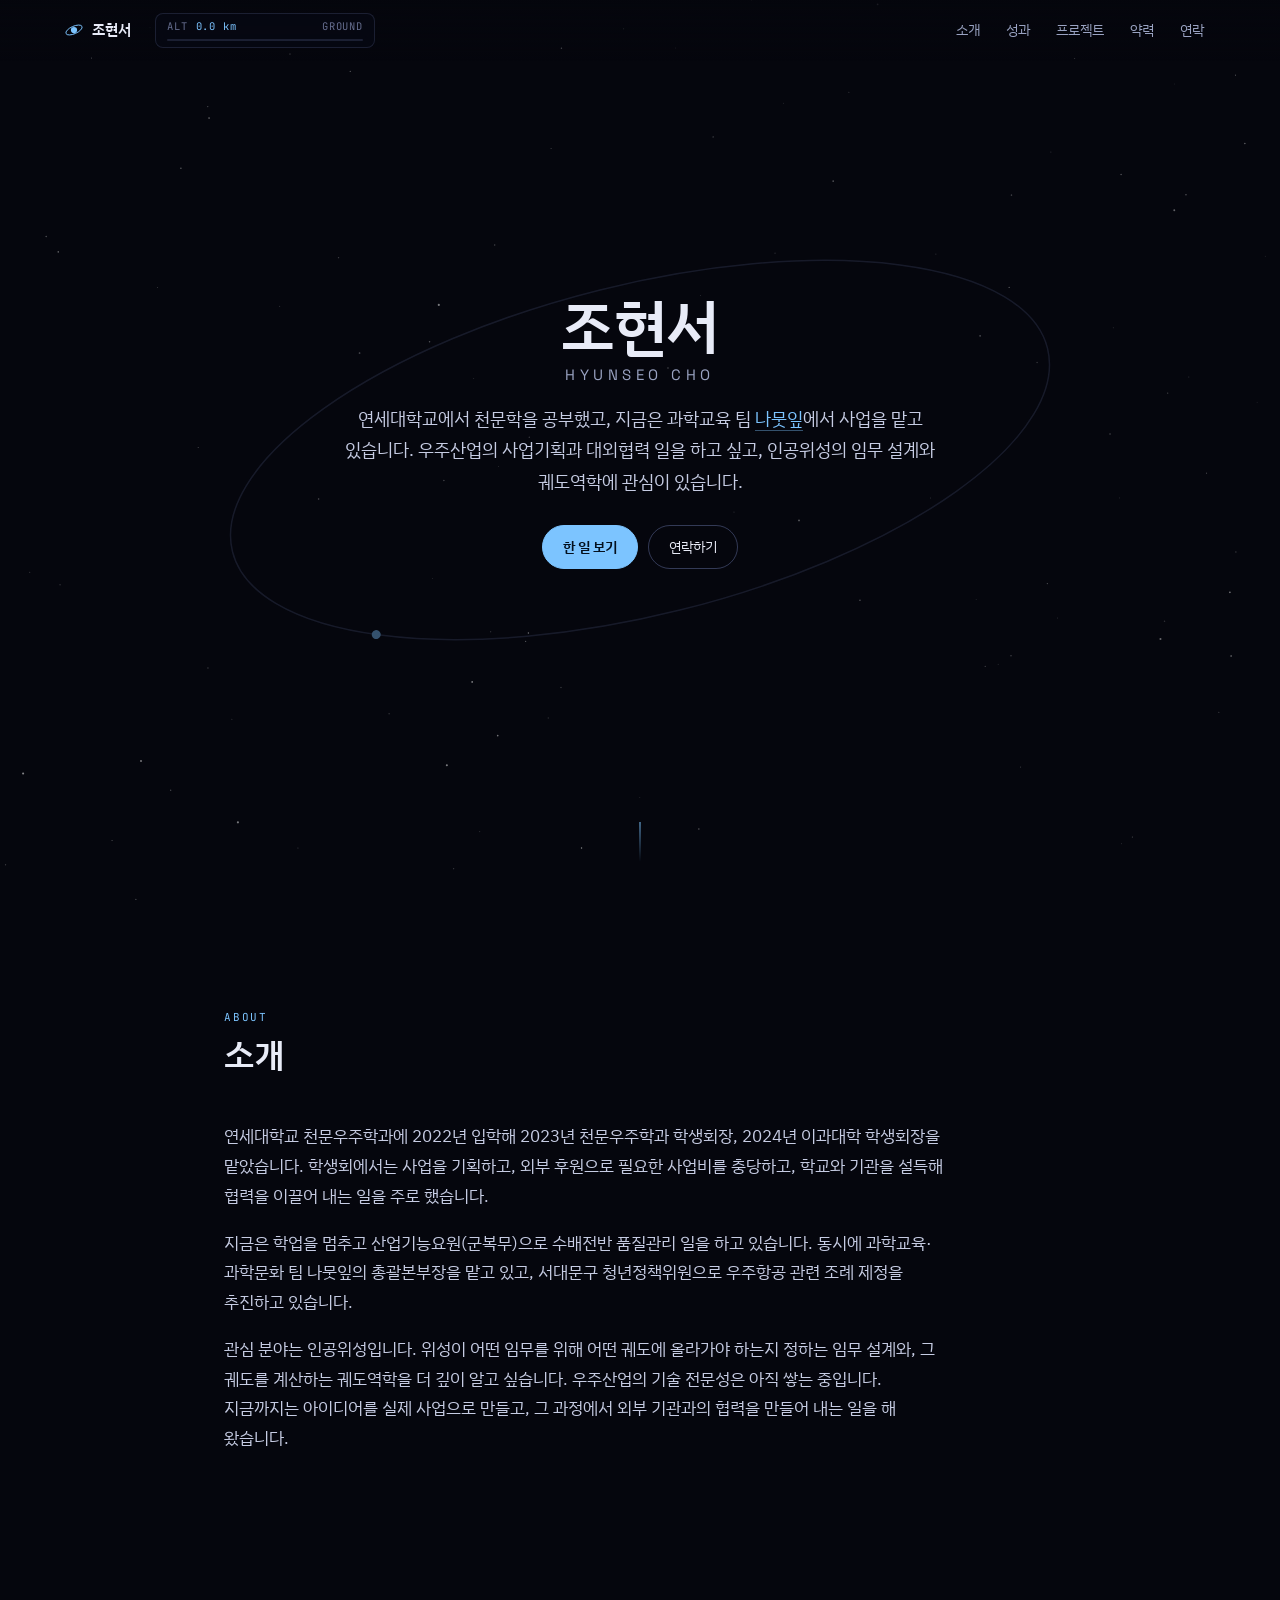
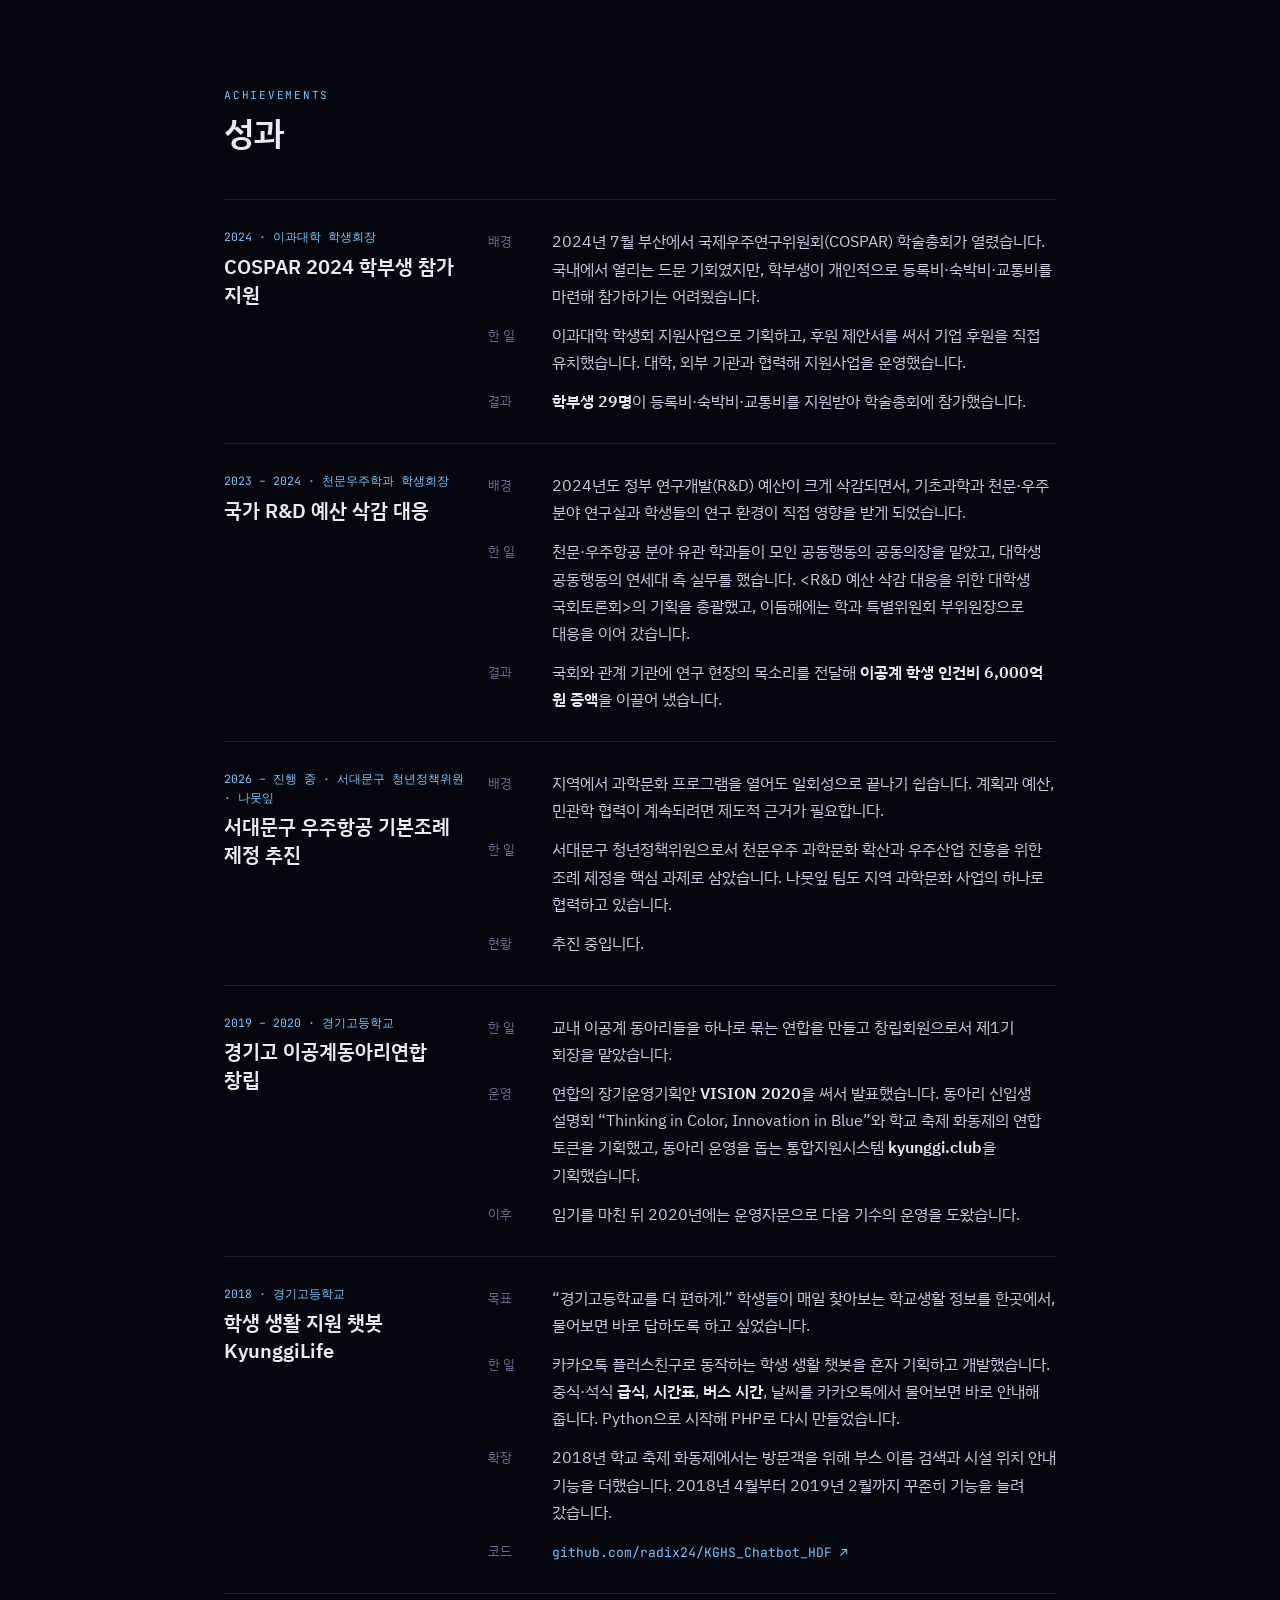
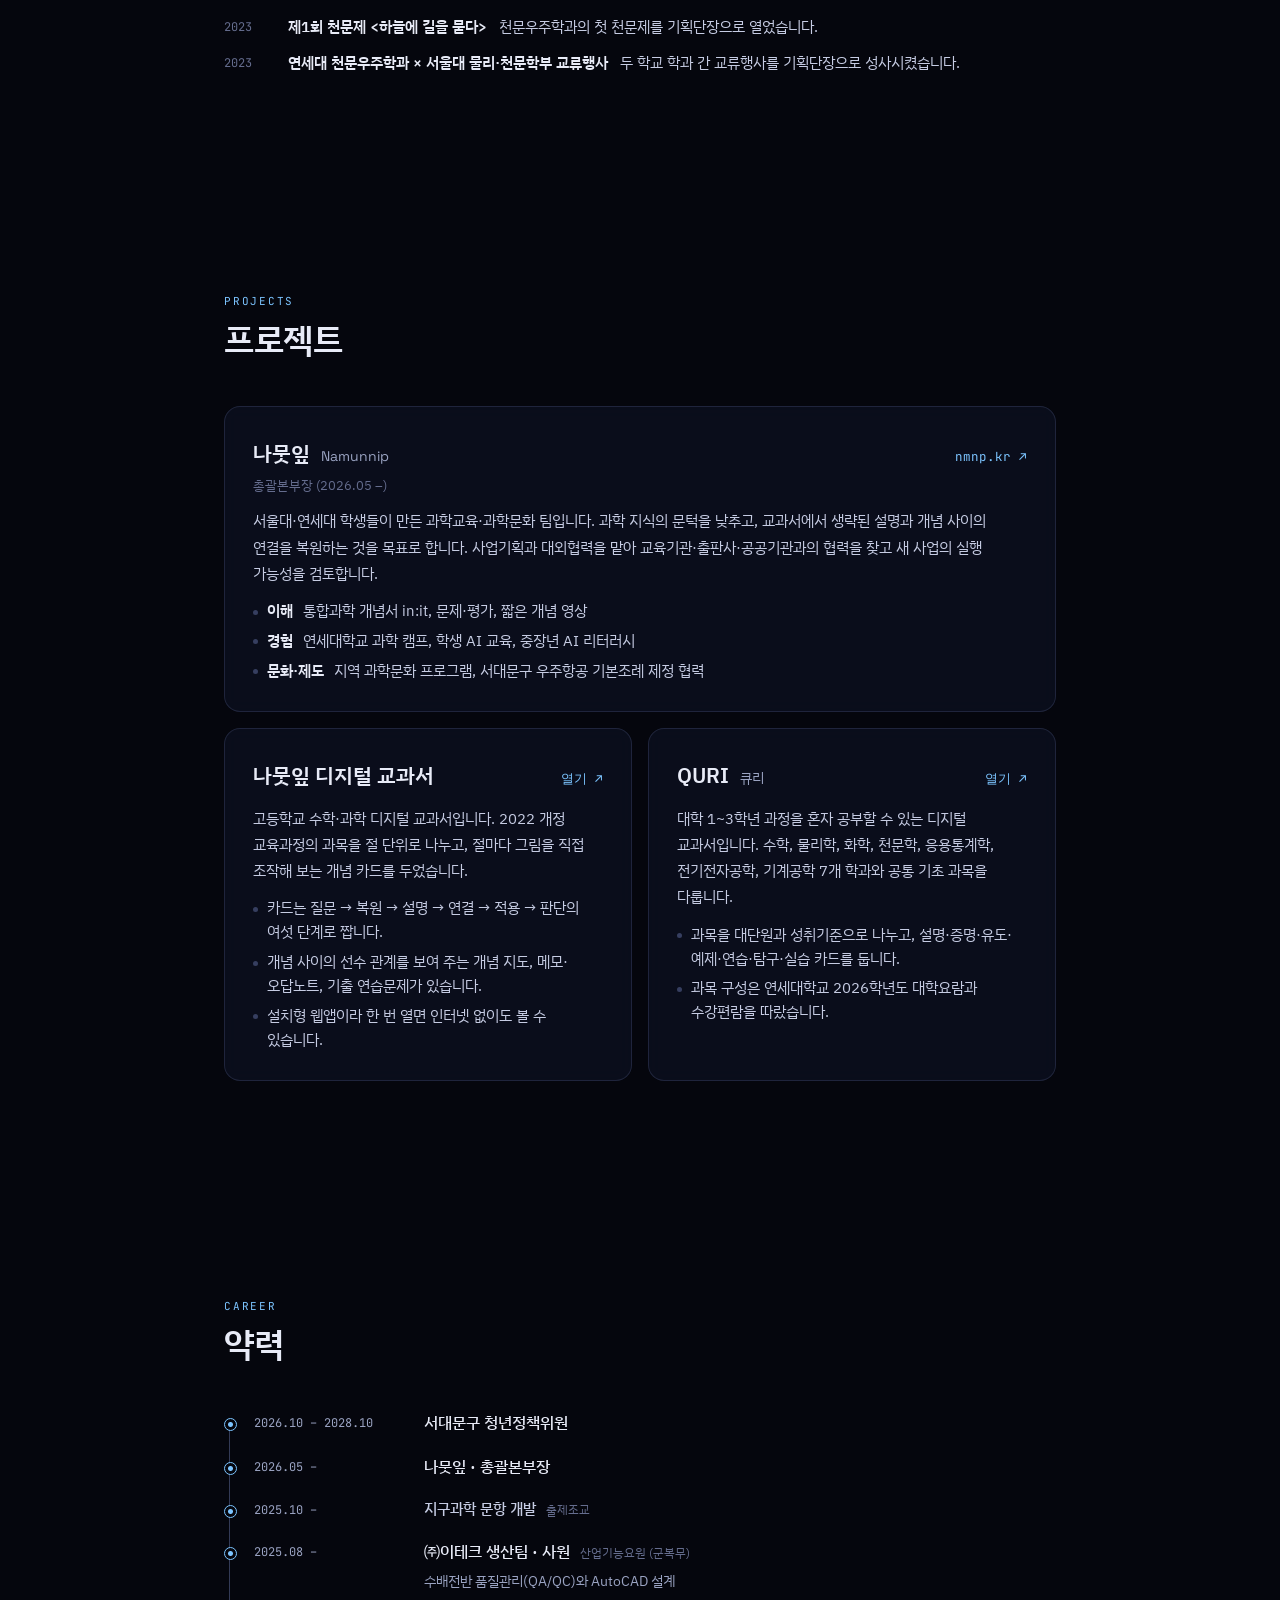
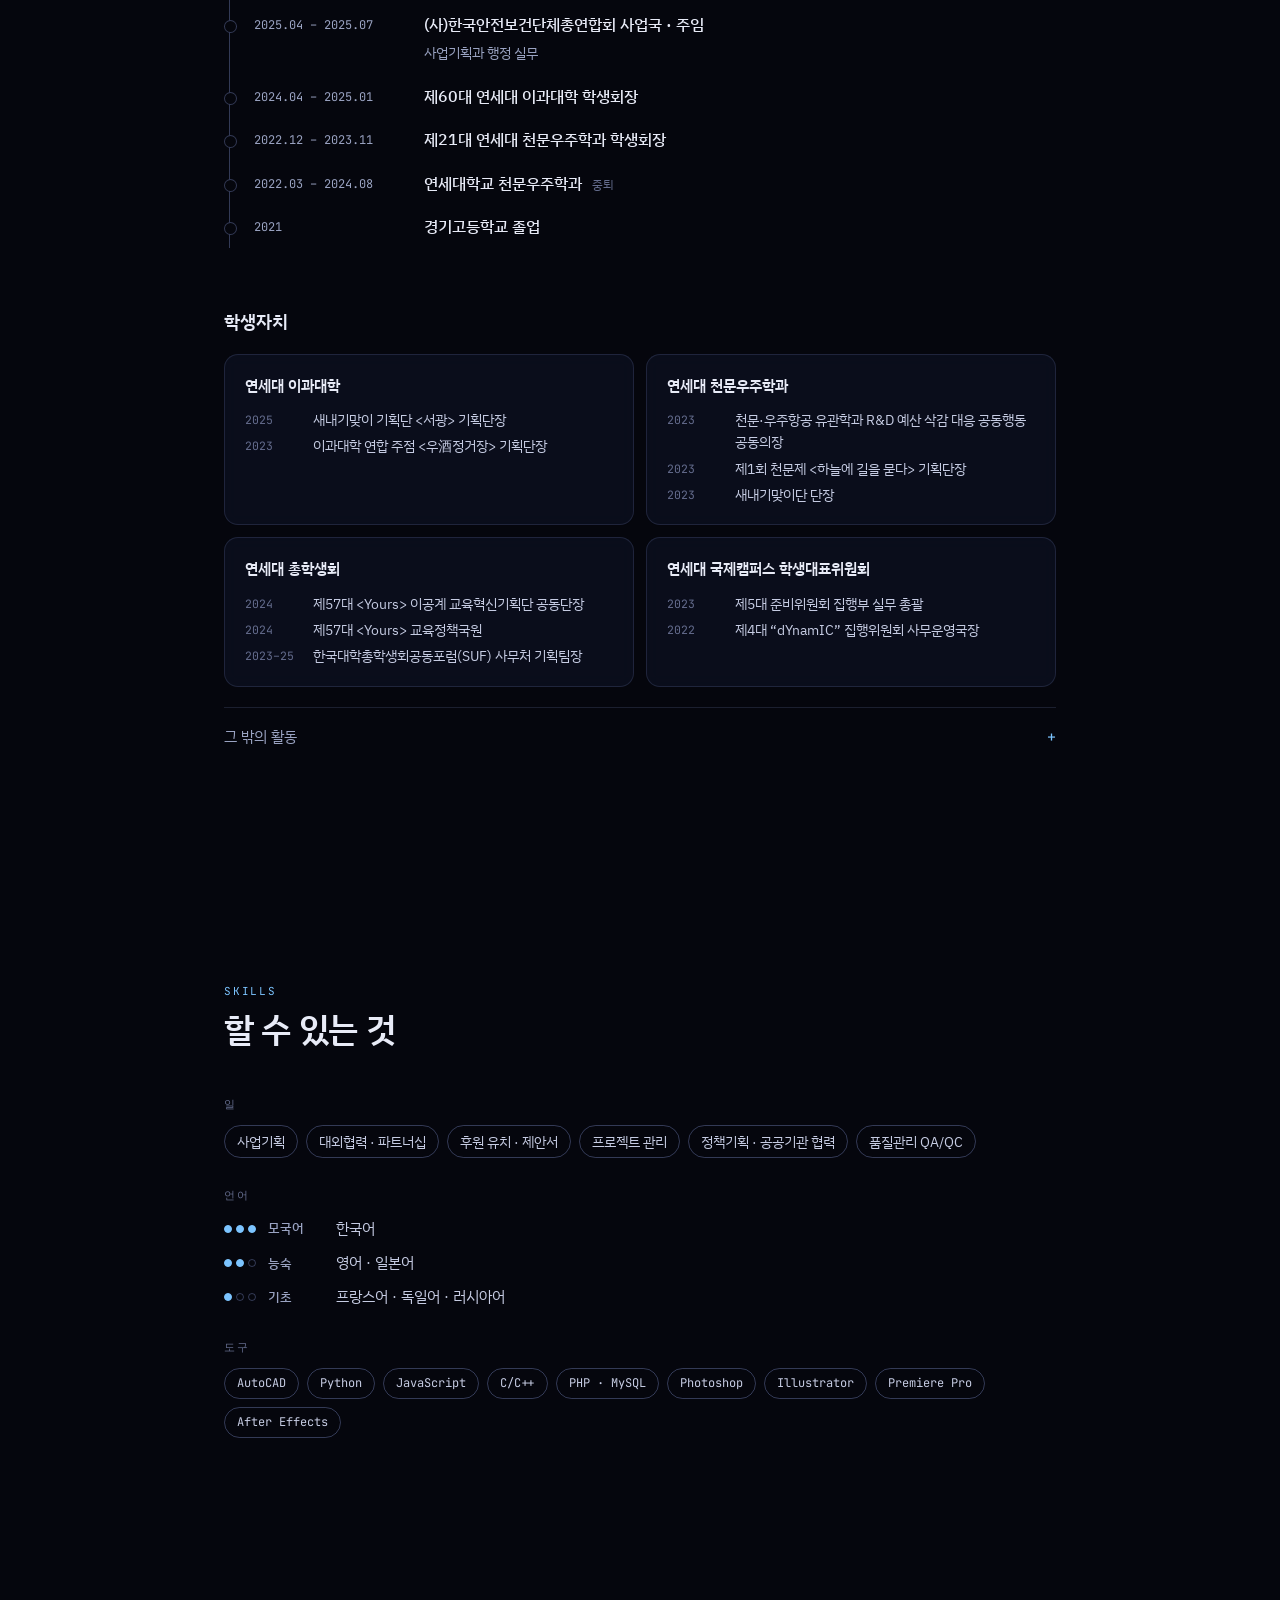
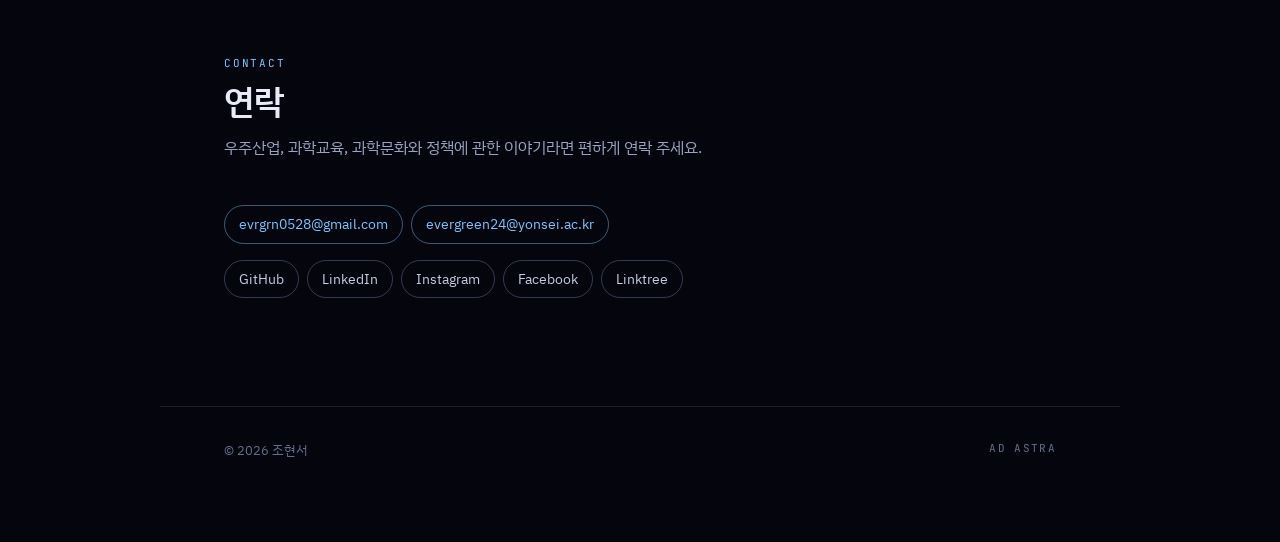
==== index.html @ 26022b38 "전공 표기를 천문학으로, 인공위성 관심 분야 추가, 소개 문구 다듬기 - 천문우주학 → 천문학 (학과명 천문우주학과는 유지) - 인공위성 임무 설계·궤도역학 관심을 첫 화면과 소개" ====
<!doctype html>
<html lang="ko">
<head>
  <meta charset="utf-8">
  <meta name="viewport" content="width=device-width, initial-scale=1">
  <title>조현서 · Hyunseo Cho</title>
  <meta name="description" content="천문학을 공부했고, 과학교육 팀 나뭇잎에서 사업을 맡고 있는 조현서입니다.">
  <meta property="og:title" content="조현서 · Hyunseo Cho">
  <meta property="og:description" content="천문학을 공부했고, 과학교육 팀 나뭇잎에서 사업을 맡고 있습니다.">
  <meta property="og:type" content="website">
  <meta property="og:url" content="https://radix24.github.io/">
  <meta name="theme-color" content="#05060d">
  <link rel="icon" href="favicon.svg" type="image/svg+xml">
  <link rel="preconnect" href="https://fonts.googleapis.com">
  <link rel="preconnect" href="https://fonts.gstatic.com" crossorigin>
  <link href="https://fonts.googleapis.com/css2?family=IBM+Plex+Sans+KR:wght@300;400;500;600;700&family=JetBrains+Mono:wght@400;500;600&family=Space+Grotesk:wght@400;500;600&display=swap" rel="stylesheet">
  <link rel="stylesheet" href="style.css">
</head>
<body>
  <canvas id="sky" aria-hidden="true"></canvas>

  <header class="topbar">
    <a class="brand" href="#top" aria-label="맨 위로">
      <svg viewBox="0 0 32 32" width="20" height="20" aria-hidden="true"><circle cx="16" cy="16" r="5" fill="currentColor"/><ellipse cx="16" cy="16" rx="14" ry="6" fill="none" stroke="currentColor" stroke-width="1.4" transform="rotate(-24 16 16)"/></svg>
      <span>조현서</span>
    </a>
    <div class="hud" aria-hidden="true">
      <span class="hud__k">ALT</span><span class="hud__v" id="alt">0 km</span>
      <span class="hud__zone" id="zone">GROUND</span>
      <span class="hud__bar"><span id="altbar"></span></span>
    </div>
    <nav class="nav" aria-label="섹션">
      <a href="#about">소개</a>
      <a href="#achievements">성과</a>
      <a href="#projects">프로젝트</a>
      <a href="#career">약력</a>
      <a href="#contact">연락</a>
    </nav>
  </header>

  <main>
    <section id="top" class="hero" data-alt="0" data-zone="GROUND">
      <div class="hero__orbit" aria-hidden="true">
        <svg viewBox="0 0 600 600">
          <ellipse class="o1" cx="300" cy="300" rx="280" ry="110"/>
          <circle class="sat" r="3"><animateMotion dur="24s" repeatCount="indefinite" path="M20,300 a280,110 0 1,0 560,0 a280,110 0 1,0 -560,0"/></circle>
        </svg>
      </div>
      <div class="hero__inner">
        <h1 class="hero__name">조현서 <span class="en">Hyunseo Cho</span></h1>
        <p class="hero__lead">연세대학교에서 천문학을 공부했고, 지금은 과학교육 팀 <a href="https://nmnp.kr" target="_blank" rel="noopener">나뭇잎</a>에서 사업을 맡고 있습니다. 우주산업의 사업기획과 대외협력 일을 하고 싶고, 인공위성의 임무 설계와 궤도역학에 관심이 있습니다.</p>
        <div class="hero__cta">
          <a class="btn btn--primary" href="#achievements">한 일 보기</a>
          <a class="btn" href="#contact">연락하기</a>
        </div>
      </div>
      <a class="scrollcue" href="#about" aria-label="아래로"><i></i></a>
    </section>

    <!-- 소개 -->
    <section id="about" class="section" data-alt="12" data-zone="TROPOSPHERE">
      <header class="sec-head">
        <p class="sec-tag">About</p>
        <h2>소개</h2>
      </header>
      <div class="prose reveal">
        <p>연세대학교 천문우주학과에 2022년 입학해 2023년 천문우주학과 학생회장, 2024년 이과대학 학생회장을 맡았습니다. 학생회에서는 사업을 기획하고, 외부 후원으로 필요한 사업비를 충당하고, 학교와 기관을 설득해 협력을 이끌어 내는 일을 주로 했습니다.</p>
        <p>지금은 학업을 멈추고 산업기능요원(군복무)으로 수배전반 품질관리 일을 하고 있습니다. 동시에 과학교육·과학문화 팀 나뭇잎의 총괄본부장을 맡고 있고, 서대문구 청년정책위원으로 우주항공 관련 조례 제정을 추진하고 있습니다.</p>
        <p>관심 분야는 인공위성입니다. 위성이 어떤 임무를 위해 어떤 궤도에 올라가야 하는지 정하는 임무 설계와, 그 궤도를 계산하는 궤도역학을 더 깊이 알고 싶습니다. 우주산업의 기술 전문성은 아직 쌓는 중입니다. 지금까지는 아이디어를 실제 사업으로 만들고, 그 과정에서 외부 기관과의 협력을 만들어 내는 일을 해 왔습니다.</p>
      </div>
    </section>

    <!-- 성과 -->
    <section id="achievements" class="section" data-alt="100" data-zone="KÁRMÁN LINE">
      <header class="sec-head">
        <p class="sec-tag">Achievements</p>
        <h2>성과</h2>
      </header>

      <article class="ach reveal">
        <div class="ach__head">
          <span class="ach__when">2024 · 이과대학 학생회장</span>
          <h3>COSPAR 2024 학부생 참가 지원</h3>
        </div>
        <dl class="ach__body">
          <div><dt>배경</dt><dd>2024년 7월 부산에서 국제우주연구위원회(COSPAR) 학술총회가 열렸습니다. 국내에서 열리는 드문 기회였지만, 학부생이 개인적으로 등록비·숙박비·교통비를 마련해 참가하기는 어려웠습니다.</dd></div>
          <div><dt>한 일</dt><dd>이과대학 학생회 지원사업으로 기획하고, 후원 제안서를 써서 기업 후원을 직접 유치했습니다. 대학, 외부 기관과 협력해 지원사업을 운영했습니다.</dd></div>
          <div><dt>결과</dt><dd><b>학부생 29명</b>이 등록비·숙박비·교통비를 지원받아 학술총회에 참가했습니다.</dd></div>
        </dl>
      </article>

      <article class="ach reveal">
        <div class="ach__head">
          <span class="ach__when">2023 – 2024 · 천문우주학과 학생회장</span>
          <h3>국가 R&amp;D 예산 삭감 대응</h3>
        </div>
        <dl class="ach__body">
          <div><dt>배경</dt><dd>2024년도 정부 연구개발(R&amp;D) 예산이 크게 삭감되면서, 기초과학과 천문·우주 분야 연구실과 학생들의 연구 환경이 직접 영향을 받게 되었습니다.</dd></div>
          <div><dt>한 일</dt><dd>천문·우주항공 분야 유관 학과들이 모인 공동행동의 공동의장을 맡았고, 대학생 공동행동의 연세대 측 실무를 했습니다. &lt;R&amp;D 예산 삭감 대응을 위한 대학생 국회토론회&gt;의 기획을 총괄했고, 이듬해에는 학과 특별위원회 부위원장으로 대응을 이어 갔습니다.</dd></div>
          <div><dt>결과</dt><dd>국회와 관계 기관에 연구 현장의 목소리를 전달해 <b>이공계 학생 인건비 6,000억 원 증액</b>을 이끌어 냈습니다.</dd></div>
        </dl>
      </article>

      <article class="ach reveal">
        <div class="ach__head">
          <span class="ach__when">2026 – 진행 중 · 서대문구 청년정책위원 · 나뭇잎</span>
          <h3>서대문구 우주항공 기본조례 제정 추진</h3>
        </div>
        <dl class="ach__body">
          <div><dt>배경</dt><dd>지역에서 과학문화 프로그램을 열어도 일회성으로 끝나기 쉽습니다. 계획과 예산, 민관학 협력이 계속되려면 제도적 근거가 필요합니다.</dd></div>
          <div><dt>한 일</dt><dd>서대문구 청년정책위원으로서 천문우주 과학문화 확산과 우주산업 진흥을 위한 조례 제정을 핵심 과제로 삼았습니다. 나뭇잎 팀도 지역 과학문화 사업의 하나로 협력하고 있습니다.</dd></div>
          <div><dt>현황</dt><dd>추진 중입니다.</dd></div>
        </dl>
      </article>

      <article class="ach reveal">
        <div class="ach__head">
          <span class="ach__when">2019 – 2020 · 경기고등학교</span>
          <h3>경기고 이공계동아리연합 창립</h3>
        </div>
        <dl class="ach__body">
          <div><dt>한 일</dt><dd>교내 이공계 동아리들을 하나로 묶는 연합을 만들고 창립회원으로서 제1기 회장을 맡았습니다.</dd></div>
          <div><dt>운영</dt><dd>연합의 장기운영기획안 <b>VISION 2020</b>을 써서 발표했습니다. 동아리 신입생 설명회 “Thinking in Color, Innovation in Blue”와 학교 축제 화동제의 연합 토큰을 기획했고, 동아리 운영을 돕는 통합지원시스템 <b>kyunggi.club</b>을 기획했습니다.</dd></div>
          <div><dt>이후</dt><dd>임기를 마친 뒤 2020년에는 운영자문으로 다음 기수의 운영을 도왔습니다.</dd></div>
        </dl>
      </article>

      <article class="ach reveal">
        <div class="ach__head">
          <span class="ach__when">2018 · 경기고등학교</span>
          <h3>학생 생활 지원 챗봇 KyunggiLife</h3>
        </div>
        <dl class="ach__body">
          <div><dt>목표</dt><dd>“경기고등학교를 더 편하게.” 학생들이 매일 찾아보는 학교생활 정보를 한곳에서, 물어보면 바로 답하도록 하고 싶었습니다.</dd></div>
          <div><dt>한 일</dt><dd>카카오톡 플러스친구로 동작하는 학생 생활 챗봇을 혼자 기획하고 개발했습니다. 중식·석식 <b>급식</b>, <b>시간표</b>, <b>버스 시간</b>, 날씨를 카카오톡에서 물어보면 바로 안내해 줍니다. Python으로 시작해 PHP로 다시 만들었습니다.</dd></div>
          <div><dt>확장</dt><dd>2018년 학교 축제 화동제에서는 방문객을 위해 부스 이름 검색과 시설 위치 안내 기능을 더했습니다. 2018년 4월부터 2019년 2월까지 꾸준히 기능을 늘려 갔습니다.</dd></div>
          <div><dt>코드</dt><dd><a class="inline-link" href="https://github.com/radix24/KGHS_Chatbot_HDF" target="_blank" rel="noopener">github.com/radix24/KGHS_Chatbot_HDF ↗</a></dd></div>
        </dl>
      </article>

      <ul class="ach-more reveal">
        <li><span>2023</span><div><b>제1회 천문제 &lt;하늘에 길을 묻다&gt;</b> 천문우주학과의 첫 천문제를 기획단장으로 열었습니다.</div></li>
        <li><span>2023</span><div><b>연세대 천문우주학과 × 서울대 물리·천문학부 교류행사</b> 두 학교 학과 간 교류행사를 기획단장으로 성사시켰습니다.</div></li>
      </ul>
    </section>

    <!-- 프로젝트 -->
    <section id="projects" class="section" data-alt="408" data-zone="LOW EARTH ORBIT">
      <header class="sec-head">
        <p class="sec-tag">Projects</p>
        <h2>프로젝트</h2>
      </header>

      <article class="proj proj--wide reveal">
        <div class="proj__top"><h3>나뭇잎 <span class="en">Namunnip</span></h3><a href="https://nmnp.kr" target="_blank" rel="noopener">nmnp.kr ↗</a></div>
        <p class="proj__role">총괄본부장 (2026.05 –)</p>
        <p>서울대·연세대 학생들이 만든 과학교육·과학문화 팀입니다. 과학 지식의 문턱을 낮추고, 교과서에서 생략된 설명과 개념 사이의 연결을 복원하는 것을 목표로 합니다. 사업기획과 대외협력을 맡아 교육기관·출판사·공공기관과의 협력을 찾고 새 사업의 실행 가능성을 검토합니다.</p>
        <ul class="proj__list">
          <li><b>이해</b> 통합과학 개념서 in:it, 문제·평가, 짧은 개념 영상</li>
          <li><b>경험</b> 연세대학교 과학 캠프, 학생 AI 교육, 중장년 AI 리터러시</li>
          <li><b>문화·제도</b> 지역 과학문화 프로그램, 서대문구 우주항공 기본조례 제정 협력</li>
        </ul>
      </article>

      <div class="proj-grid">
        <article class="proj reveal">
          <div class="proj__top"><h3>나뭇잎 디지털 교과서</h3><a href="https://radix24.github.io/namunnip-textbook/" target="_blank" rel="noopener">열기 ↗</a></div>
          <p>고등학교 수학·과학 디지털 교과서입니다. 2022 개정 교육과정의 과목을 절 단위로 나누고, 절마다 그림을 직접 조작해 보는 개념 카드를 두었습니다.</p>
          <ul class="proj__list">
            <li>카드는 질문 → 복원 → 설명 → 연결 → 적용 → 판단의 여섯 단계로 짭니다.</li>
            <li>개념 사이의 선수 관계를 보여 주는 개념 지도, 메모·오답노트, 기출 연습문제가 있습니다.</li>
            <li>설치형 웹앱이라 한 번 열면 인터넷 없이도 볼 수 있습니다.</li>
          </ul>
        </article>

        <article class="proj reveal">
          <div class="proj__top"><h3>QURI <span class="en">큐리</span></h3><a href="https://radix24.github.io/namunnip-textbook-univ/" target="_blank" rel="noopener">열기 ↗</a></div>
          <p>대학 1~3학년 과정을 혼자 공부할 수 있는 디지털 교과서입니다. 수학, 물리학, 화학, 천문학, 응용통계학, 전기전자공학, 기계공학 7개 학과와 공통 기초 과목을 다룹니다.</p>
          <ul class="proj__list">
            <li>과목을 대단원과 성취기준으로 나누고, 설명·증명·유도·예제·연습·탐구·실습 카드를 둡니다.</li>
            <li>과목 구성은 연세대학교 2026학년도 대학요람과 수강편람을 따랐습니다.</li>
          </ul>
        </article>
      </div>
    </section>

    <!-- 약력 -->
    <section id="career" class="section" data-alt="35786" data-zone="GEOSTATIONARY">
      <header class="sec-head">
        <p class="sec-tag">Career</p>
        <h2>약력</h2>
      </header>
      <ol class="timeline">
        <li class="reveal is-live">
          <time>2026.10 – 2028.10</time>
          <h3>서대문구 청년정책위원</h3>
        </li>
        <li class="reveal is-live">
          <time>2026.05 –</time>
          <h3>나뭇잎 · 총괄본부장</h3>
        </li>
        <!-- [사교육 경력] 빼려면 아래 li 하나를 지우면 됩니다 -->
        <li class="reveal is-live is-minor" data-optional="private-education">
          <time>2025.10 –</time>
          <h3>지구과학 문항 개발 <small>출제조교</small></h3>
        </li>
        <!-- [사교육 경력] 끝 -->
        <li class="reveal is-live">
          <time>2025.08 –</time>
          <h3>㈜이테크 생산팀 · 사원 <small>산업기능요원 (군복무)</small></h3>
          <p>수배전반 품질관리(QA/QC)와 AutoCAD 설계</p>
        </li>
        <li class="reveal">
          <time>2025.04 – 2025.07</time>
          <h3>(사)한국안전보건단체총연합회 사업국 · 주임</h3>
          <p>사업기획과 행정 실무</p>
        </li>
        <li class="reveal">
          <time>2024.04 – 2025.01</time>
          <h3>제60대 연세대 이과대학 학생회장</h3>
        </li>
        <li class="reveal">
          <time>2022.12 – 2023.11</time>
          <h3>제21대 연세대 천문우주학과 학생회장</h3>
        </li>
        <li class="reveal">
          <time>2022.03 – 2024.08</time>
          <h3>연세대학교 천문우주학과 <small>중퇴</small></h3>
        </li>
        <li class="reveal">
          <time>2021</time>
          <h3>경기고등학교 졸업</h3>
        </li>
      </ol>

      <h3 class="subhead reveal">학생자치</h3>
      <div class="council">
        <div class="council__group reveal">
          <h4>연세대 이과대학</h4>
          <ul>
            <li><span>2025</span>새내기맞이 기획단 &lt;서광&gt; 기획단장</li>
            <li><span>2023</span>이과대학 연합 주점 &lt;우酒정거장&gt; 기획단장</li>
          </ul>
        </div>
        <div class="council__group reveal">
          <h4>연세대 천문우주학과</h4>
          <ul>
            <li><span>2023</span>천문·우주항공 유관학과 R&amp;D 예산 삭감 대응 공동행동 공동의장</li>
            <li><span>2023</span>제1회 천문제 &lt;하늘에 길을 묻다&gt; 기획단장</li>
            <li><span>2023</span>새내기맞이단 단장</li>
          </ul>
        </div>
        <div class="council__group reveal">
          <h4>연세대 총학생회</h4>
          <ul>
            <li><span>2024</span>제57대 &lt;Yours&gt; 이공계 교육혁신기획단 공동단장</li>
            <li><span>2024</span>제57대 &lt;Yours&gt; 교육정책국원</li>
            <li><span>2023–25</span>한국대학총학생회공동포럼(SUF) 사무처 기획팀장</li>
          </ul>
        </div>
        <div class="council__group reveal">
          <h4>연세대 국제캠퍼스 학생대표위원회</h4>
          <ul>
            <li><span>2023</span>제5대 준비위원회 집행부 실무 총괄</li>
            <li><span>2022</span>제4대 “dYnamIC” 집행위원회 사무운영국장</li>
          </ul>
        </div>
      </div>

      <details class="more reveal">
        <summary>그 밖의 활동</summary>
        <ul>
          <li><span>2023</span>전국대학생연합 싱크탱크 유니버스(univ.us) 재무총괄</li>
          <li><span>2022</span>대학 축제 결제 서비스 CampusPay 대표</li>
          <li><span>2022</span>디자인 중개 플랫폼 미래디자인벤처스 대표</li>
          <li><span>2019</span>경기고 진로체험강연회 DREAM RELAY 2019 · 교육봉사 “교실에서 교실로” 기획</li>
        </ul>
      </details>
    </section>

    <!-- 역량 -->
    <section id="skills" class="section" data-alt="384400" data-zone="LUNAR DISTANCE">
      <header class="sec-head">
        <p class="sec-tag">Skills</p>
        <h2>할 수 있는 것</h2>
      </header>
      <div class="skills">
        <div class="reveal">
          <h3 class="label">일</h3>
          <p class="tags"><span>사업기획</span><span>대외협력 · 파트너십</span><span>후원 유치 · 제안서</span><span>프로젝트 관리</span><span>정책기획 · 공공기관 협력</span><span>품질관리 QA/QC</span></p>
        </div>
        <div class="reveal">
          <h3 class="label">언어</h3>
          <ul class="langs">
            <li><span class="langs__lv" aria-label="모국어"><i class="on"></i><i class="on"></i><i class="on"></i></span><b>모국어</b><span>한국어</span></li>
            <li><span class="langs__lv" aria-label="능숙"><i class="on"></i><i class="on"></i><i></i></span><b>능숙</b><span>영어 · 일본어</span></li>
            <li><span class="langs__lv" aria-label="기초"><i class="on"></i><i></i><i></i></span><b>기초</b><span>프랑스어 · 독일어 · 러시아어</span></li>
          </ul>
        </div>
        <div class="reveal">
          <h3 class="label">도구</h3>
          <p class="tags tags--mono"><span>AutoCAD</span><span>Python</span><span>JavaScript</span><span>C/C++</span><span>PHP · MySQL</span><span>Photoshop</span><span>Illustrator</span><span>Premiere Pro</span><span>After Effects</span></p>
        </div>
      </div>
    </section>

    <!-- 연락 -->
    <section id="contact" class="section" data-alt="1500000" data-zone="SUN–EARTH L2">
      <header class="sec-head">
        <p class="sec-tag">Contact</p>
        <h2>연락</h2>
        <p class="sec-sub">우주산업, 과학교육, 과학문화와 정책에 관한 이야기라면 편하게 연락 주세요.</p>
      </header>
      <ul class="links reveal">
        <li><a href="mailto:evrgrn0528@gmail.com">evrgrn0528@gmail.com</a></li>
        <li><a href="mailto:evergreen24@yonsei.ac.kr">evergreen24@yonsei.ac.kr</a></li>
        <li class="links__break" aria-hidden="true"><br/></li>
        <li><a href="https://github.com/radix24" target="_blank" rel="noopener">GitHub</a></li>
        <li><a href="https://www.linkedin.com/in/hyunseo-cho-88a6201a4/" target="_blank" rel="noopener">LinkedIn</a></li>
        <li><a href="https://www.instagram.com/chohs_0528/" target="_blank" rel="noopener">Instagram</a></li>
        <li><a href="https://www.facebook.com/hyunseo.0528/" target="_blank" rel="noopener">Facebook</a></li>
        <li><a href="https://linktr.ee/evergreen24" target="_blank" rel="noopener">Linktree</a></li>
      </ul>
    </section>
  </main>

  <footer class="foot">
    <span>© 2026 조현서</span>
    <span class="mono">ad astra</span>
  </footer>

  <script src="main.js"></script>
</body>
</html>
---- style.css ----
:root {
  --void: #05060d;
  --panel: rgba(16, 20, 40, 0.55);
  --line: rgba(160, 180, 255, 0.14);
  --line-strong: rgba(160, 180, 255, 0.3);
  --text: #e8ebf7;
  --body: #c6cce3;
  --muted: #9aa3c2;
  --faint: #656d8e;
  --ion: #7cc4ff;
  --plasma: #b69cff;
  --sans: "IBM Plex Sans KR", "Apple SD Gothic Neo", system-ui, sans-serif;
  --display: "Space Grotesk", "IBM Plex Sans KR", sans-serif;
  --mono: "JetBrains Mono", ui-monospace, monospace;
  --gutter: clamp(16px, 5vw, 64px);
  --maxw: 960px;
}

* { box-sizing: border-box; }
html { scroll-behavior: smooth; -webkit-text-size-adjust: 100%; }
body {
  margin: 0;
  background: var(--void);
  color: var(--text);
  font-family: var(--sans);
  font-size: 16px;
  line-height: 1.75;
  word-break: keep-all;
  overflow-x: hidden;
}
a { color: inherit; }
b, strong { font-weight: 600; color: var(--text); }
::selection { background: rgba(124, 196, 255, 0.35); }

/* ---------- 배경: 별 ---------- */
#sky { position: fixed; inset: 0; width: 100%; height: 100%; z-index: -2; display: block; }

/* ---------- 상단바 ---------- */
.topbar {
  position: fixed; top: 0; left: 0; right: 0; z-index: 20;
  display: flex; align-items: center; gap: 16px;
  padding: 12px var(--gutter);
  background: linear-gradient(to bottom, rgba(5, 6, 13, 0.9), rgba(5, 6, 13, 0));
}
.brand { display: inline-flex; align-items: center; gap: 8px; text-decoration: none; font-weight: 600; font-size: 15px; }
.brand svg { color: var(--ion); }
.nav { display: flex; gap: 2px; margin-left: auto; }
.nav a {
  font-size: 14px; text-decoration: none; color: var(--muted);
  padding: 6px 12px; border-radius: 999px; transition: color .2s, background .2s;
}
.nav a:hover, .nav a.is-active { color: var(--text); background: rgba(124, 196, 255, 0.08); }

.hud {
  display: flex; flex-wrap: wrap; align-items: baseline; gap: 0 8px;
  font-family: var(--mono); font-size: 10.5px; letter-spacing: 0.08em; line-height: 1.5;
  padding: 5px 11px 6px; border: 1px solid var(--line); border-radius: 8px;
  background: rgba(8, 10, 22, 0.55); backdrop-filter: blur(8px);
  margin-left: 8px; width: 220px;
}
.hud__k { color: var(--faint); }
.hud__v { color: var(--ion); font-variant-numeric: tabular-nums; }
.hud__zone { margin-left: auto; color: var(--faint); }
.hud__bar { flex: 1 0 100%; margin-top: 4px; height: 2px; background: var(--line); border-radius: 2px; overflow: hidden; }
.hud__bar span { display: block; height: 100%; width: 0; background: linear-gradient(90deg, var(--ion), var(--plasma)); }

/* ---------- 섹션 공통 ---------- */
.section { max-width: var(--maxw); margin: 0 auto; padding: clamp(80px, 12vh, 128px) var(--gutter); }
.sec-head { margin-bottom: clamp(28px, 4vw, 44px); }
.sec-tag { font-family: var(--mono); font-size: 11px; letter-spacing: .16em; text-transform: uppercase; color: var(--ion); margin: 0; }
.sec-head h2 { font-size: clamp(26px, 3.6vw, 34px); font-weight: 600; letter-spacing: -0.01em; line-height: 1.3; margin: 6px 0 0; }
.sec-sub { color: var(--muted); margin: 10px 0 0; }
.label { font-family: var(--mono); font-size: 11px; font-weight: 500; letter-spacing: .14em; color: var(--faint); margin: 0 0 10px; }

.reveal { opacity: 0; transform: translateY(18px); transition: opacity .7s ease, transform .7s cubic-bezier(.2, .7, .2, 1); }
.reveal.is-in { opacity: 1; transform: none; }

/* ---------- 첫 화면 ---------- */
.hero {
  min-height: 100vh; min-height: 100svh; overflow: hidden;
  display: grid; place-items: center; position: relative;
  padding: 110px var(--gutter) 150px;
}
.hero__orbit { position: absolute; inset: 0; display: grid; place-items: center; pointer-events: none; }
.hero__orbit svg { width: min(900px, 130vw); height: auto; opacity: .4; transform: rotate(-14deg); }
.hero__orbit ellipse { fill: none; stroke: var(--line-strong); stroke-width: 1; }
.hero__orbit .sat { fill: var(--ion); }
.hero__inner { position: relative; max-width: 620px; text-align: center; }
.hero__name { margin: 0 0 20px; font-size: clamp(40px, 7vw, 60px); font-weight: 600; letter-spacing: -0.02em; line-height: 1.15; }
.hero__name .en { display: block; margin-top: 6px; font-family: var(--display); font-size: 15px; font-weight: 400; letter-spacing: .3em; text-transform: uppercase; color: var(--muted); }
.hero__lead { font-size: clamp(16px, 2vw, 18px); color: var(--body); margin: 0; }
.hero__lead a { color: var(--ion); text-decoration: none; border-bottom: 1px solid rgba(124, 196, 255, 0.4); }
.hero__cta { display: flex; justify-content: center; gap: 10px; margin-top: 28px; flex-wrap: wrap; }
.btn {
  display: inline-flex; align-items: center; min-height: 44px; padding: 0 20px; border-radius: 999px;
  font-size: 14px; text-decoration: none; border: 1px solid var(--line-strong); color: var(--text);
  transition: background .2s;
}
.btn:hover { background: rgba(124, 196, 255, 0.08); }
.btn--primary { background: var(--ion); color: #04101e; border-color: var(--ion); font-weight: 600; }
.btn--primary:hover { background: #a6d7ff; }
.scrollcue { position: absolute; bottom: 30px; left: 50%; transform: translateX(-50%); padding: 8px; }
.scrollcue i { display: block; width: 1px; height: 40px; background: linear-gradient(var(--ion), transparent); animation: drop 2.2s ease-in-out infinite; transform-origin: top; }
@keyframes drop { 0% { transform: scaleY(0); } 50% { transform: scaleY(1); } 100% { transform: scaleY(1); opacity: 0; } }

/* ---------- 소개 ---------- */
.prose { max-width: 720px; }
.prose p { margin: 0 0 1em; color: var(--body); font-size: 17px; }

/* ---------- 성과 ---------- */
.ach { display: grid; grid-template-columns: 240px 1fr; gap: 24px; padding: 28px 0; border-top: 1px solid var(--line); }
.ach__when { font-family: var(--mono); font-size: 11.5px; color: var(--ion); line-height: 1.6; display: block; }
.ach__head h3 { margin: 6px 0 0; font-size: 20px; font-weight: 600; line-height: 1.4; }
.ach__body { margin: 0; display: grid; gap: 12px; }
.ach__body div { display: grid; grid-template-columns: 52px 1fr; gap: 12px; }
.ach__body dt { font-size: 13px; color: var(--faint); padding-top: 2px; }
.ach__body dd { margin: 0; color: var(--body); font-size: 15.5px; }
.ach-more { list-style: none; margin: 0; padding: 20px 0 0; border-top: 1px solid var(--line); display: grid; gap: 10px; }
.ach-more li { display: grid; grid-template-columns: 52px 1fr; gap: 12px; font-size: 15px; color: var(--body); }
.ach-more span { font-family: var(--mono); font-size: 12px; color: var(--faint); padding-top: 3px; }
.ach-more b { margin-right: 8px; }

/* ---------- 프로젝트 ---------- */
.proj {
  display: flex; flex-direction: column;
  padding: clamp(20px, 3vw, 28px); border: 1px solid var(--line); border-radius: 16px;
  background: var(--panel); backdrop-filter: blur(8px);
}
.proj--wide { margin-bottom: 16px; }
.proj-grid { display: grid; grid-template-columns: 1fr 1fr; gap: 16px; }
.proj__top { display: flex; justify-content: space-between; align-items: baseline; gap: 12px; }
.proj__top h3 { margin: 0; font-size: 21px; font-weight: 600; }
.proj__top .en { font-family: var(--display); font-weight: 400; font-size: 14px; color: var(--muted); margin-left: 6px; }
.proj__top a { flex: none; font-family: var(--mono); font-size: 12.5px; color: var(--ion); text-decoration: none; }
.proj__top a:hover { text-decoration: underline; }
.proj p { color: var(--body); margin: 12px 0 0; font-size: 15px; }
.proj p.proj__role { margin-top: 2px; font-size: 13px; color: var(--faint); }
.proj__list { margin: 12px 0 0; padding: 0; list-style: none; display: grid; gap: 6px; }
.proj__list li { position: relative; padding-left: 14px; font-size: 14.5px; color: var(--body); line-height: 1.65; }
.proj__list li::before { content: ""; position: absolute; left: 0; top: .72em; width: 5px; height: 5px; border-radius: 50%; background: var(--line-strong); }
.proj__list b { margin-right: 6px; }

/* ---------- 약력 ---------- */
.timeline { list-style: none; margin: 0; padding: 0; position: relative; }
.timeline::before { content: ""; position: absolute; left: 5px; top: 10px; bottom: 10px; width: 1px; background: var(--line-strong); }
.timeline li { position: relative; display: grid; grid-template-columns: 150px 1fr; gap: 4px 20px; padding: 0 0 18px 30px; }
.timeline li::before { content: ""; position: absolute; left: 0; top: 8px; width: 11px; height: 11px; border-radius: 50%; background: var(--void); border: 1px solid var(--line-strong); }
.timeline li.is-live::before { border-color: var(--ion); background: radial-gradient(circle, var(--ion) 0 2px, var(--void) 3px); }
.timeline time { font-family: var(--mono); font-size: 12px; color: var(--muted); padding-top: 3px; }
.timeline h3 { margin: 0; font-size: 16px; font-weight: 500; line-height: 1.6; }
.timeline h3 small { font-size: 12px; font-weight: 400; color: var(--faint); margin-left: 6px; }
.timeline p { grid-column: 2; margin: 0; font-size: 14px; color: var(--muted); }
.timeline li.is-minor h3 { font-size: 15px; color: var(--body); }

.subhead { margin: 48px 0 16px; font-size: 18px; font-weight: 600; }
.council { display: grid; grid-template-columns: repeat(2, 1fr); gap: 12px; }
.council__group { padding: 18px 20px; border: 1px solid var(--line); border-radius: 14px; background: var(--panel); backdrop-filter: blur(8px); }
.council__group h4 { margin: 0 0 10px; font-size: 15px; font-weight: 600; }
.council__group ul { list-style: none; margin: 0; padding: 0; display: grid; gap: 4px; }
.council__group li { display: grid; grid-template-columns: 58px 1fr; gap: 10px; font-size: 14px; color: var(--body); line-height: 1.6; }
.council__group li span { font-family: var(--mono); font-size: 11.5px; color: var(--faint); padding-top: 2px; }

.more { margin-top: 20px; border-top: 1px solid var(--line); }
.more summary { cursor: pointer; padding: 16px 0; color: var(--muted); font-size: 15px; list-style: none; display: flex; }
.more summary::-webkit-details-marker { display: none; }
.more summary::after { content: "+"; margin-left: auto; font-family: var(--mono); color: var(--ion); }
.more[open] summary::after { content: "−"; }
.more ul { list-style: none; margin: 0 0 8px; padding: 0; display: grid; gap: 6px; }
.more li { display: grid; grid-template-columns: 64px 1fr; gap: 12px; font-size: 14.5px; color: var(--body); }
.more li span { font-family: var(--mono); font-size: 12px; color: var(--faint); padding-top: 2px; }

/* ---------- 할 수 있는 것 ---------- */
.skills { display: grid; gap: 28px; }
.tags { display: flex; flex-wrap: wrap; gap: 8px; margin: 0; }
.tags span { padding: 4px 12px; border-radius: 999px; font-size: 13.5px; border: 1px solid var(--line-strong); color: var(--body); }
.tags--mono span { font-family: var(--mono); font-size: 12px; }

/* ---------- 연락 ---------- */
.links { list-style: none; margin: 0; padding: 0; display: flex; flex-wrap: wrap; gap: 8px; }
.links a {
  display: inline-block; padding: 6px 14px; border: 1px solid var(--line-strong); border-radius: 999px;
  font-size: 14px; text-decoration: none; color: var(--body); transition: border-color .2s, color .2s;
}
.links a:hover { border-color: var(--ion); color: var(--text); }
.links li:nth-child(-n+2) a { color: var(--ion); border-color: rgba(124, 196, 255, 0.45); }

.foot {
  max-width: var(--maxw); margin: 0 auto; padding: 32px var(--gutter) 80px;
  display: flex; justify-content: space-between; gap: 10px; flex-wrap: wrap;
  border-top: 1px solid var(--line); color: var(--faint); font-size: 13px;
}
.foot .mono { font-family: var(--mono); font-size: 11px; letter-spacing: .12em; text-transform: uppercase; }

/* ---------- 반응형 ---------- */
@media (max-width: 860px) {
  .ach { grid-template-columns: 1fr; gap: 14px; }
  .proj-grid { grid-template-columns: 1fr; }
  .council { grid-template-columns: 1fr; }
}
@media (max-width: 680px) {
  .nav { display: none; }
  .hud { margin-left: auto; width: 140px; }
  .hud__zone { display: none; }
  .timeline li { grid-template-columns: 1fr; gap: 0; padding-left: 26px; }
  .timeline p { grid-column: 1; }
  .ach__body div { grid-template-columns: 1fr; gap: 2px; }
  .prose p { font-size: 16px; }
}

@media (prefers-reduced-motion: reduce) {
  html { scroll-behavior: auto; }
  .reveal { opacity: 1; transform: none; transition: none; }
  .scrollcue i { animation: none; }
  .hero__orbit .sat { display: none; }
}
.inline-link { color: var(--ion); text-decoration: none; font-family: var(--mono); font-size: 13px; overflow-wrap: anywhere; }
.inline-link:hover { text-decoration: underline; }
.links__break { flex-basis: 100%; height: 0; }

.langs { list-style: none; margin: 0; padding: 0; display: grid; gap: 8px; }
.langs li { display: grid; grid-template-columns: auto 56px 1fr; align-items: center; gap: 12px; font-size: 15px; color: var(--body); }
.langs b { font-size: 13px; font-weight: 500; color: var(--muted); }
.langs__lv { display: inline-flex; gap: 4px; }
.langs__lv i { width: 8px; height: 8px; border-radius: 50%; border: 1px solid var(--line-strong); }
.langs__lv i.on { background: var(--ion); border-color: var(--ion); }
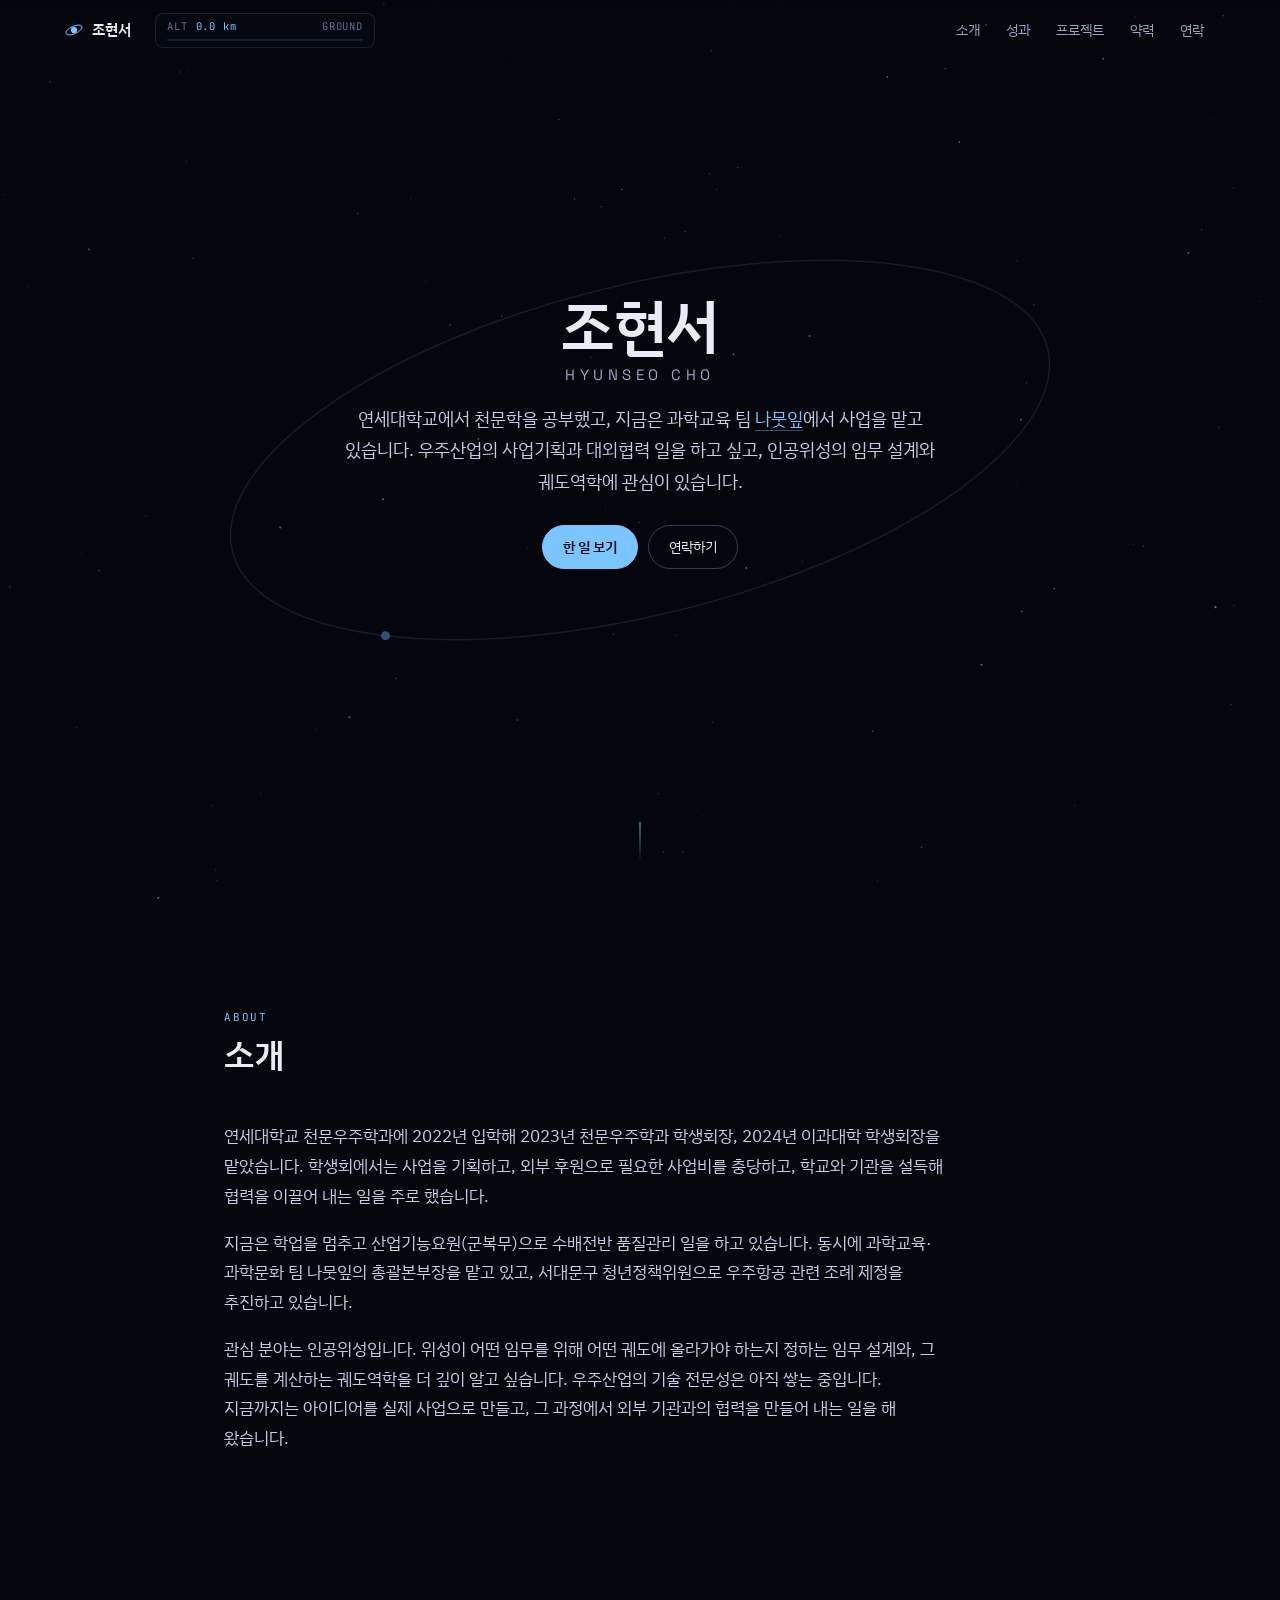
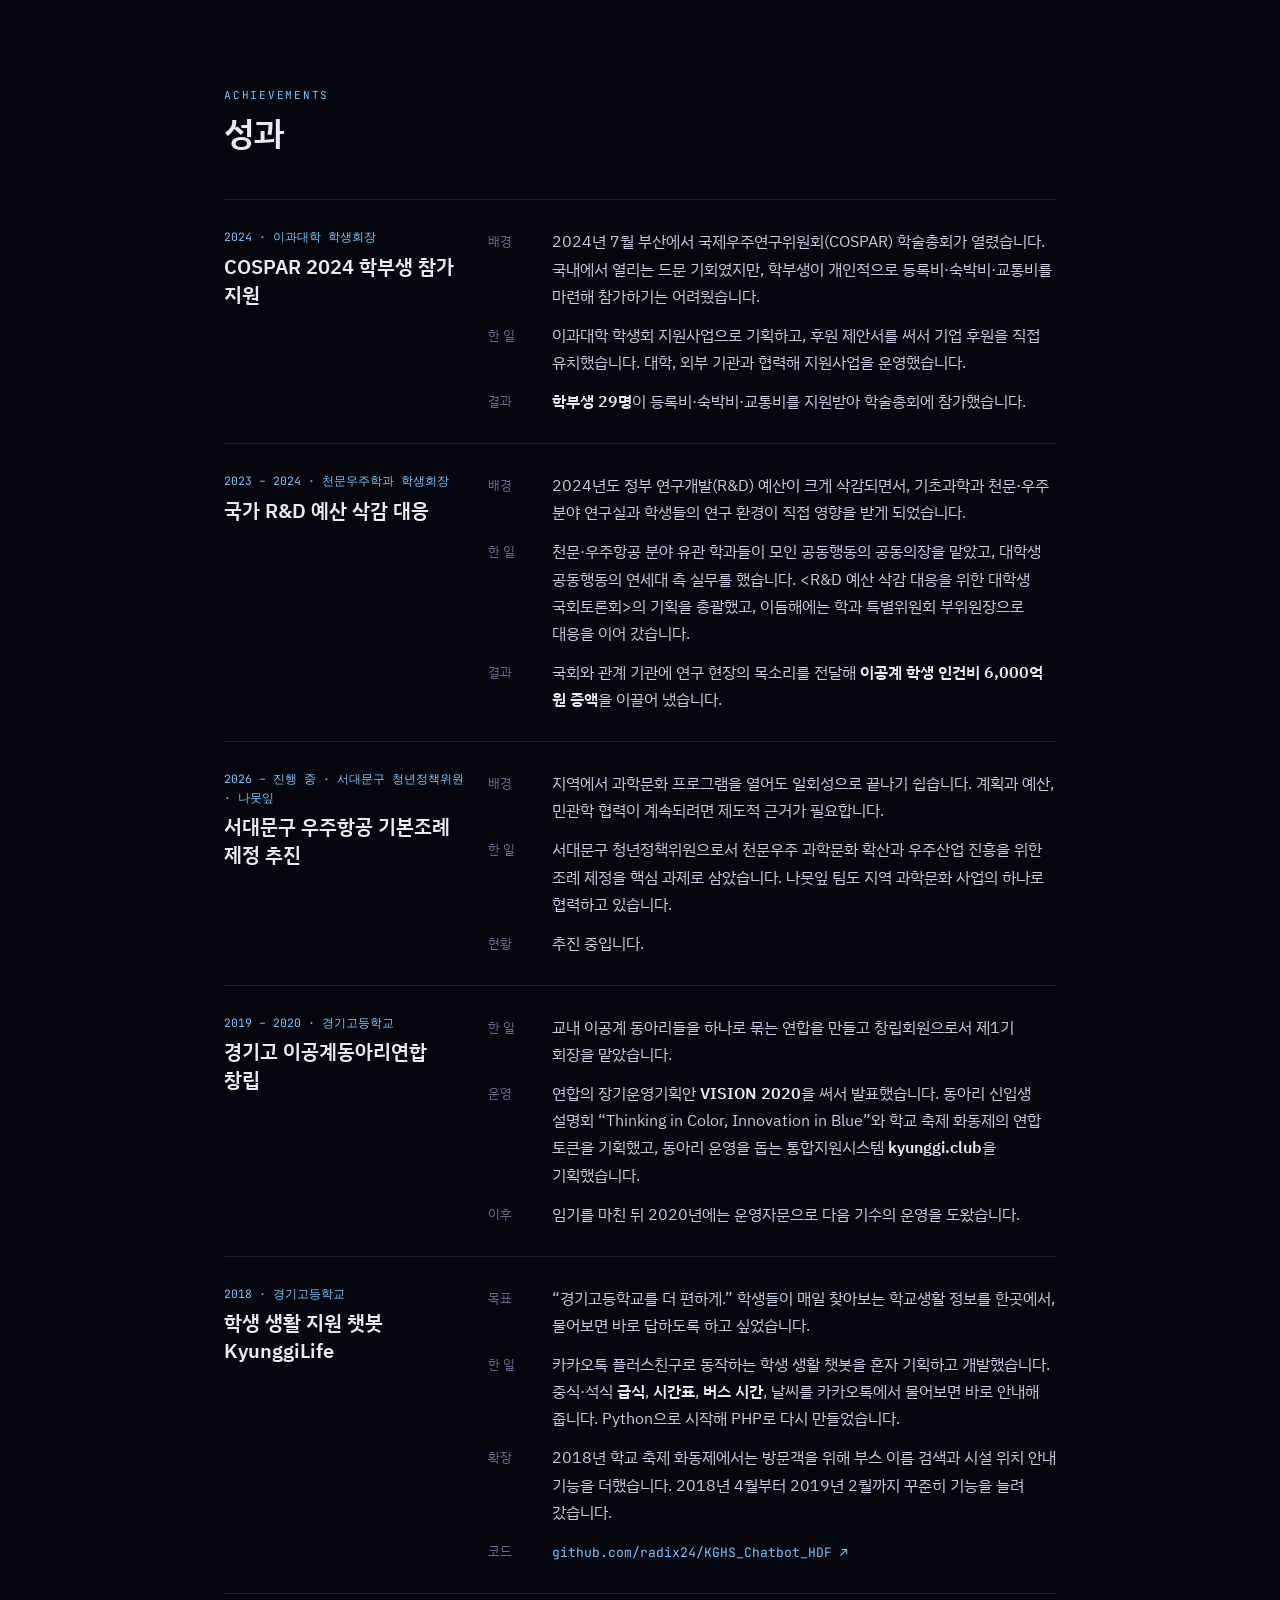
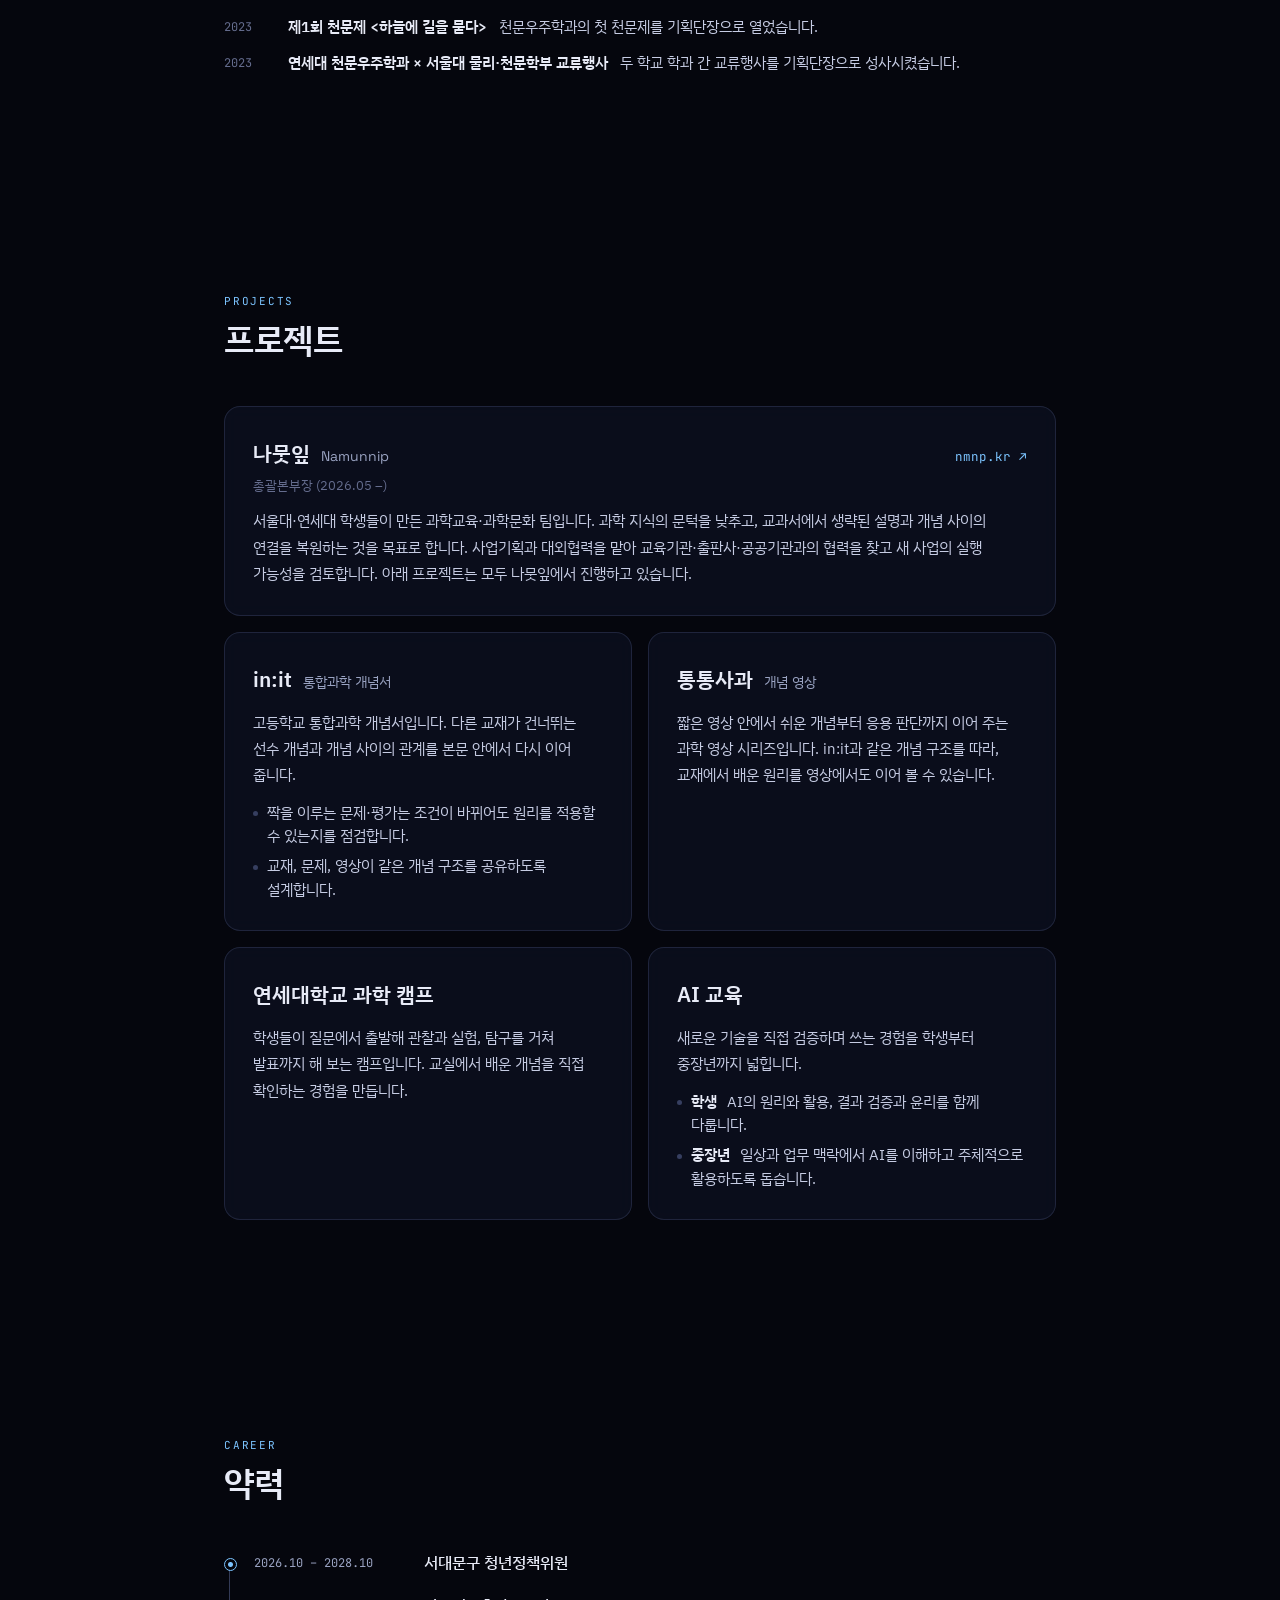
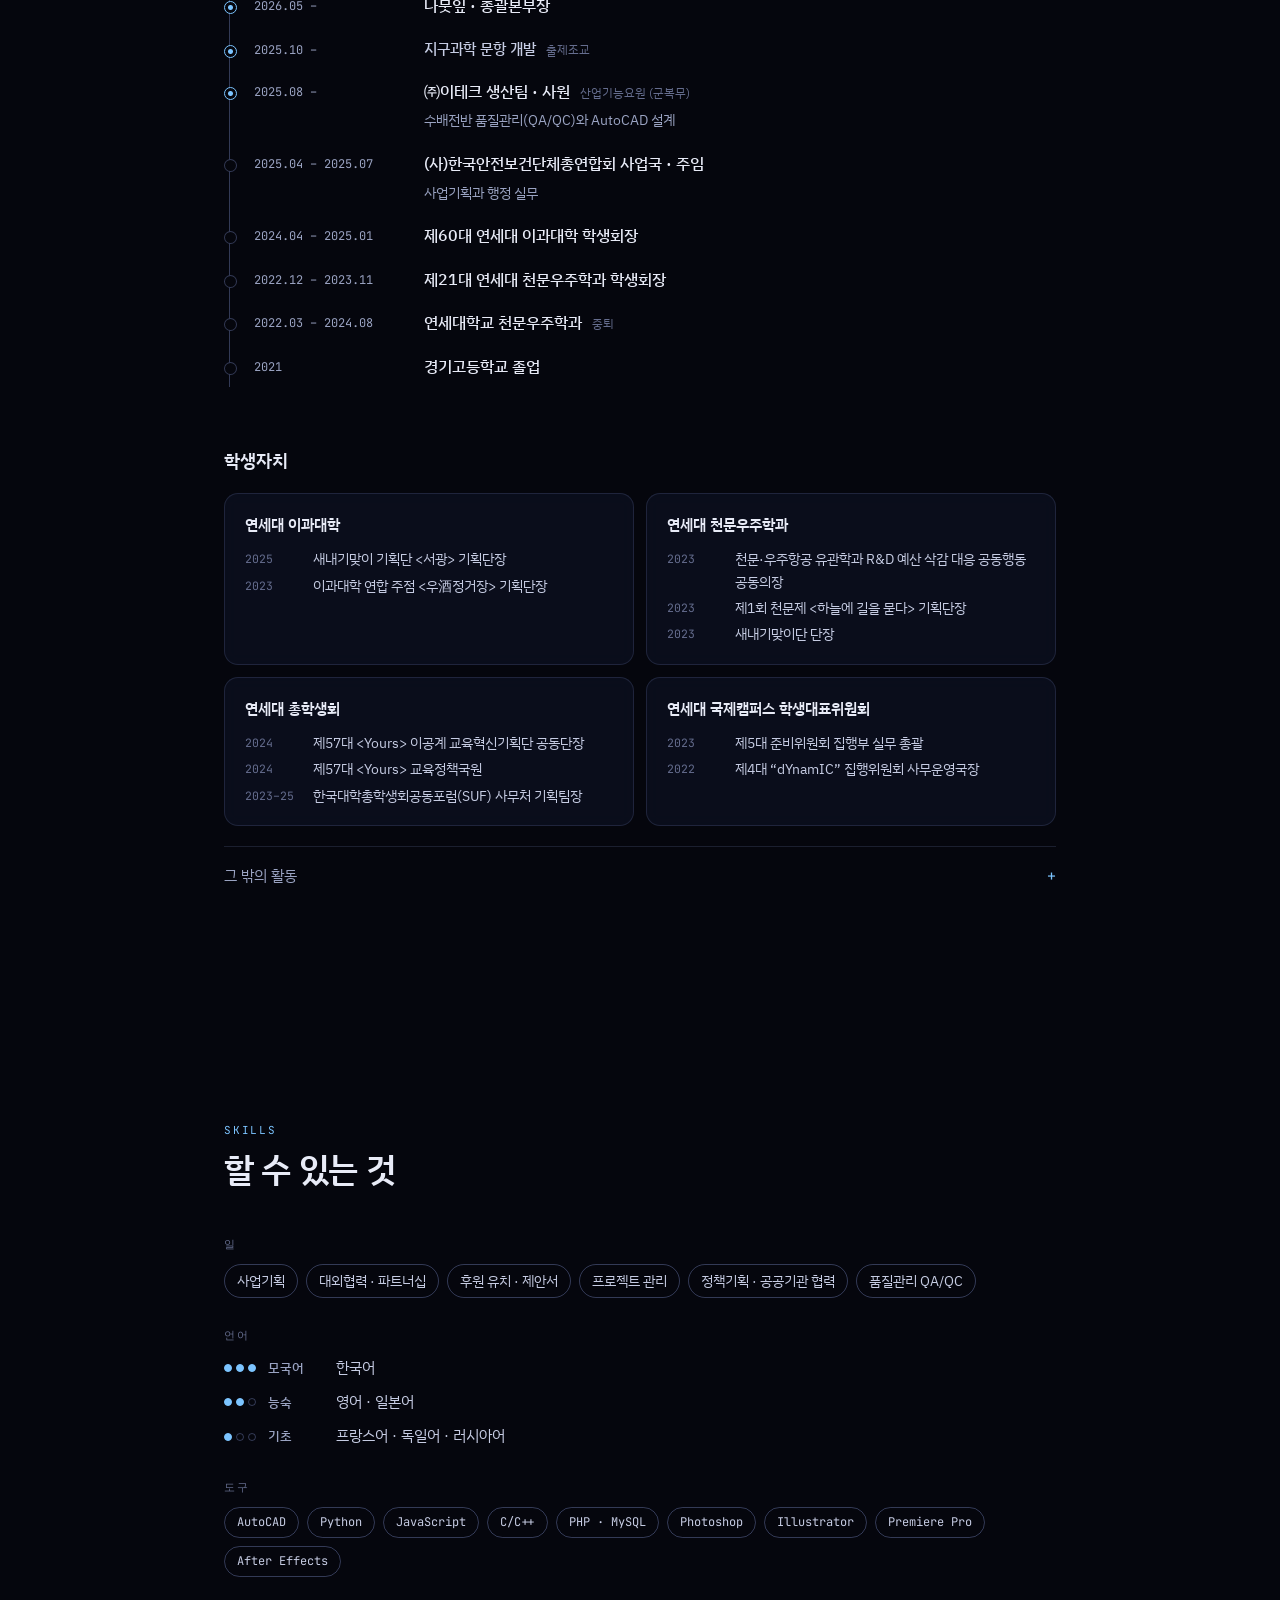
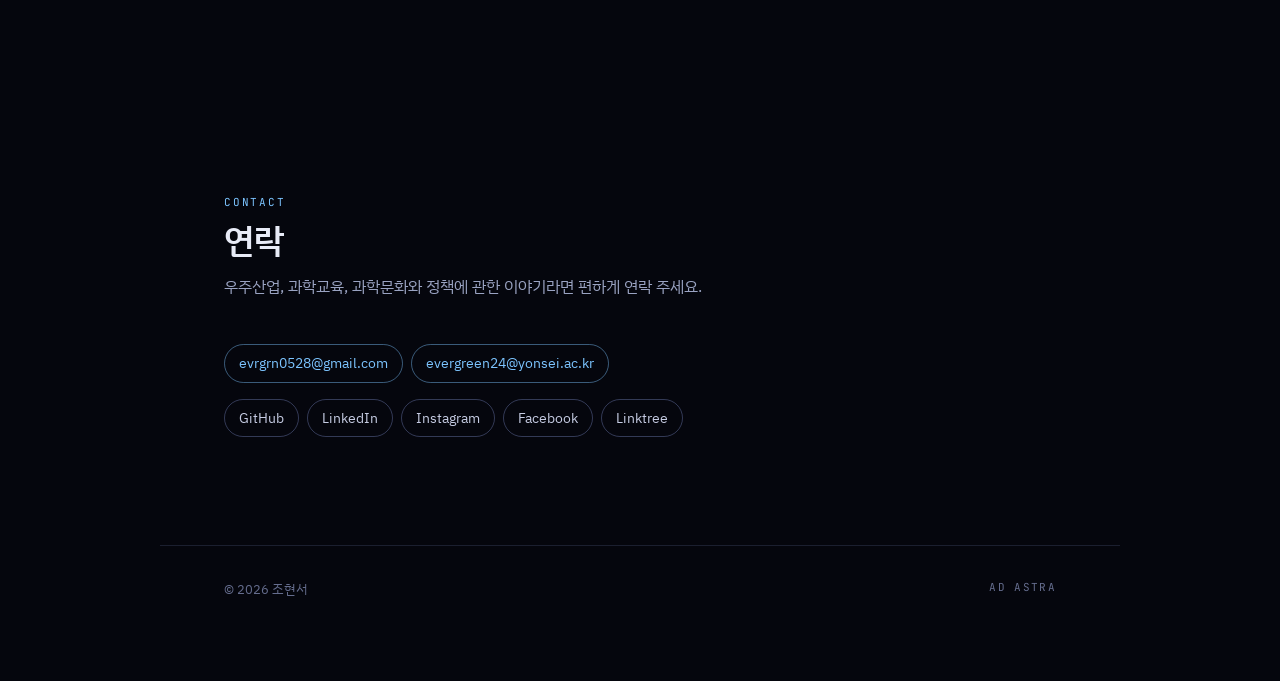
==== commit f471a430: "프로젝트를 나뭇잎 사업 중심으로 교체 디지털 교과서·QURI 카드를 빼고 in:it, 통통사과, 연세대 과학 캠프, AI 교육으로 채움.  Co-Authored-By: Claude" ====
--- a/index.html
+++ b/index.html
@@ -154,31 +154,35 @@
       <article class="proj proj--wide reveal">
         <div class="proj__top"><h3>나뭇잎 <span class="en">Namunnip</span></h3><a href="https://nmnp.kr" target="_blank" rel="noopener">nmnp.kr ↗</a></div>
         <p class="proj__role">총괄본부장 (2026.05 –)</p>
-        <p>서울대·연세대 학생들이 만든 과학교육·과학문화 팀입니다. 과학 지식의 문턱을 낮추고, 교과서에서 생략된 설명과 개념 사이의 연결을 복원하는 것을 목표로 합니다. 사업기획과 대외협력을 맡아 교육기관·출판사·공공기관과의 협력을 찾고 새 사업의 실행 가능성을 검토합니다.</p>
-        <ul class="proj__list">
-          <li><b>이해</b> 통합과학 개념서 in:it, 문제·평가, 짧은 개념 영상</li>
-          <li><b>경험</b> 연세대학교 과학 캠프, 학생 AI 교육, 중장년 AI 리터러시</li>
-          <li><b>문화·제도</b> 지역 과학문화 프로그램, 서대문구 우주항공 기본조례 제정 협력</li>
-        </ul>
+        <p>서울대·연세대 학생들이 만든 과학교육·과학문화 팀입니다. 과학 지식의 문턱을 낮추고, 교과서에서 생략된 설명과 개념 사이의 연결을 복원하는 것을 목표로 합니다. 사업기획과 대외협력을 맡아 교육기관·출판사·공공기관과의 협력을 찾고 새 사업의 실행 가능성을 검토합니다. 아래 프로젝트는 모두 나뭇잎에서 진행하고 있습니다.</p>
       </article>
 
       <div class="proj-grid">
         <article class="proj reveal">
-          <div class="proj__top"><h3>나뭇잎 디지털 교과서</h3><a href="https://radix24.github.io/namunnip-textbook/" target="_blank" rel="noopener">열기 ↗</a></div>
-          <p>고등학교 수학·과학 디지털 교과서입니다. 2022 개정 교육과정의 과목을 절 단위로 나누고, 절마다 그림을 직접 조작해 보는 개념 카드를 두었습니다.</p>
+          <div class="proj__top"><h3>in:it <span class="en">통합과학 개념서</span></h3></div>
+          <p>고등학교 통합과학 개념서입니다. 다른 교재가 건너뛰는 선수 개념과 개념 사이의 관계를 본문 안에서 다시 이어 줍니다.</p>
           <ul class="proj__list">
-            <li>카드는 질문 → 복원 → 설명 → 연결 → 적용 → 판단의 여섯 단계로 짭니다.</li>
-            <li>개념 사이의 선수 관계를 보여 주는 개념 지도, 메모·오답노트, 기출 연습문제가 있습니다.</li>
-            <li>설치형 웹앱이라 한 번 열면 인터넷 없이도 볼 수 있습니다.</li>
+            <li>짝을 이루는 문제·평가는 조건이 바뀌어도 원리를 적용할 수 있는지를 점검합니다.</li>
+            <li>교재, 문제, 영상이 같은 개념 구조를 공유하도록 설계합니다.</li>
           </ul>
         </article>
 
         <article class="proj reveal">
-          <div class="proj__top"><h3>QURI <span class="en">큐리</span></h3><a href="https://radix24.github.io/namunnip-textbook-univ/" target="_blank" rel="noopener">열기 ↗</a></div>
-          <p>대학 1~3학년 과정을 혼자 공부할 수 있는 디지털 교과서입니다. 수학, 물리학, 화학, 천문학, 응용통계학, 전기전자공학, 기계공학 7개 학과와 공통 기초 과목을 다룹니다.</p>
+          <div class="proj__top"><h3>통통사과 <span class="en">개념 영상</span></h3></div>
+          <p>짧은 영상 안에서 쉬운 개념부터 응용 판단까지 이어 주는 과학 영상 시리즈입니다. in:it과 같은 개념 구조를 따라, 교재에서 배운 원리를 영상에서도 이어 볼 수 있습니다.</p>
+        </article>
+
+        <article class="proj reveal">
+          <div class="proj__top"><h3>연세대학교 과학 캠프</h3></div>
+          <p>학생들이 질문에서 출발해 관찰과 실험, 탐구를 거쳐 발표까지 해 보는 캠프입니다. 교실에서 배운 개념을 직접 확인하는 경험을 만듭니다.</p>
+        </article>
+
+        <article class="proj reveal">
+          <div class="proj__top"><h3>AI 교육</h3></div>
+          <p>새로운 기술을 직접 검증하며 쓰는 경험을 학생부터 중장년까지 넓힙니다.</p>
           <ul class="proj__list">
-            <li>과목을 대단원과 성취기준으로 나누고, 설명·증명·유도·예제·연습·탐구·실습 카드를 둡니다.</li>
-            <li>과목 구성은 연세대학교 2026학년도 대학요람과 수강편람을 따랐습니다.</li>
+            <li><b>학생</b> AI의 원리와 활용, 결과 검증과 윤리를 함께 다룹니다.</li>
+            <li><b>중장년</b> 일상과 업무 맥락에서 AI를 이해하고 주체적으로 활용하도록 돕습니다.</li>
           </ul>
         </article>
       </div>
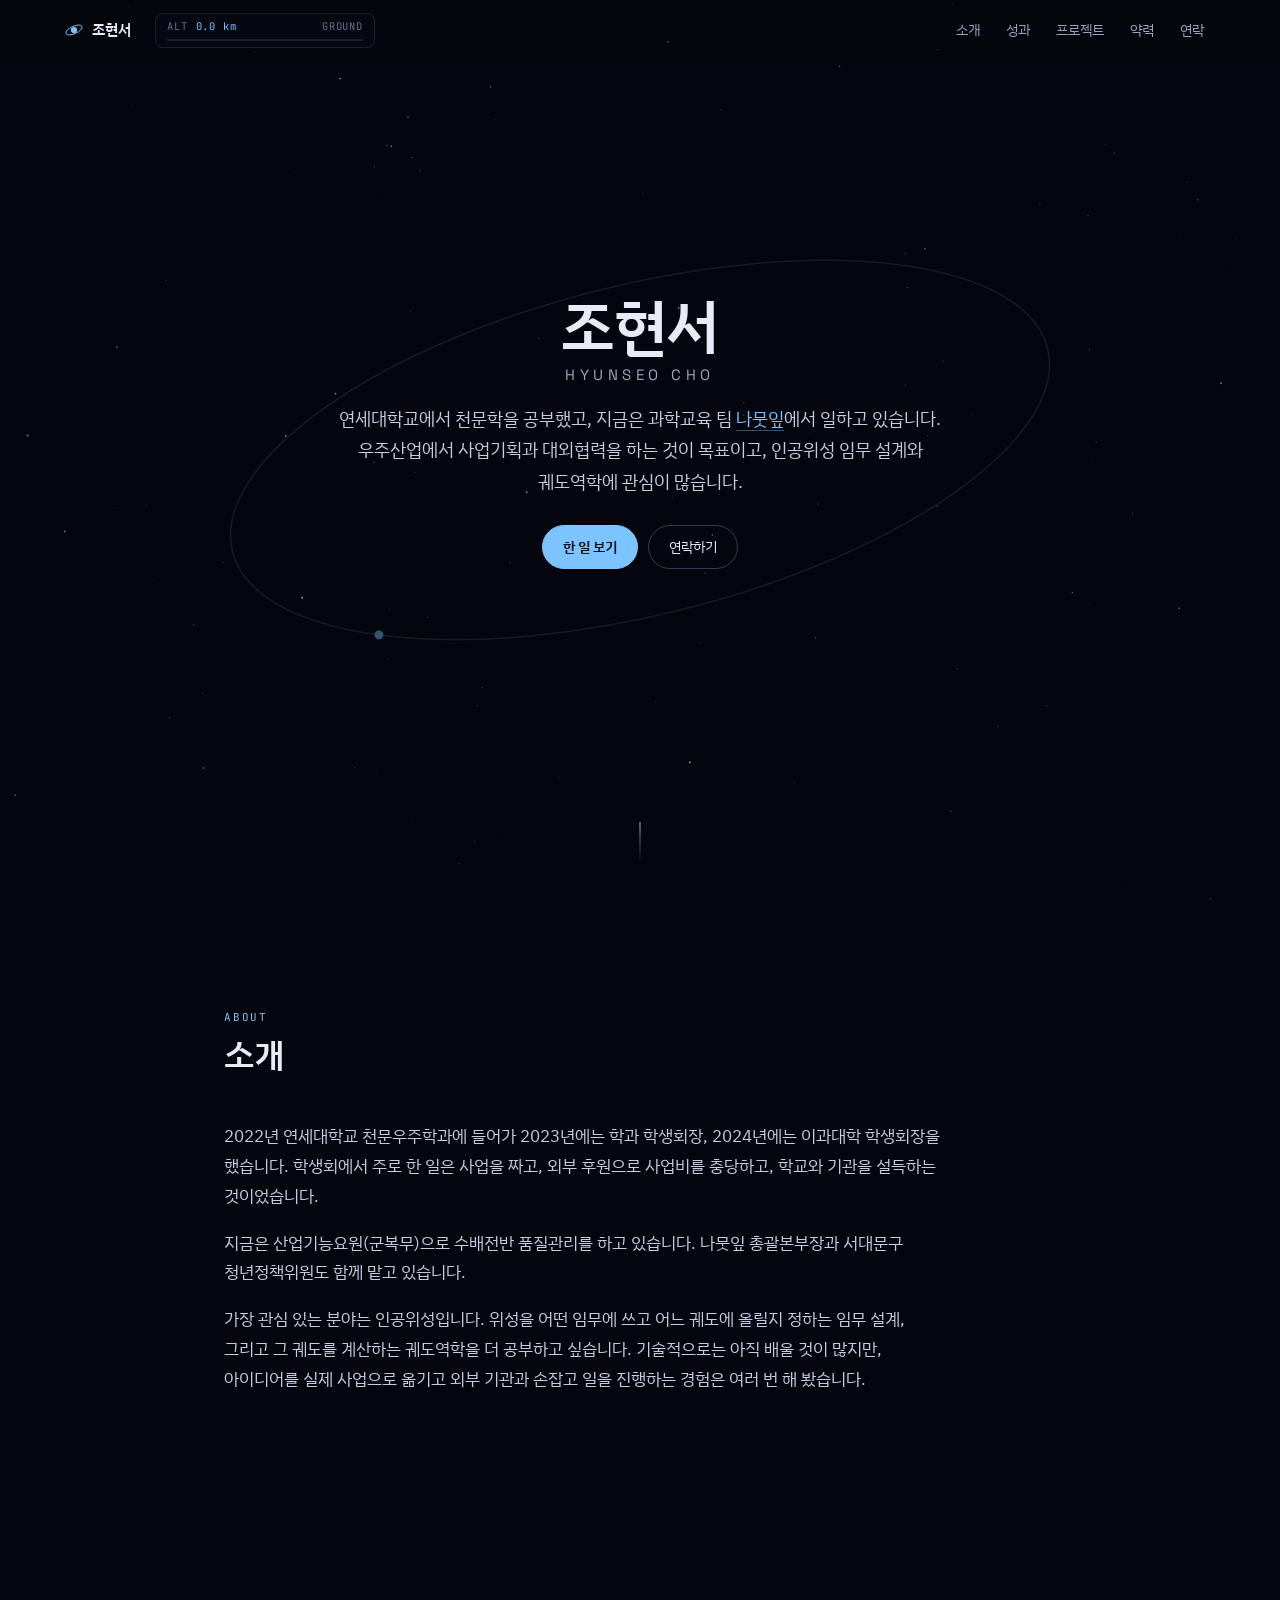
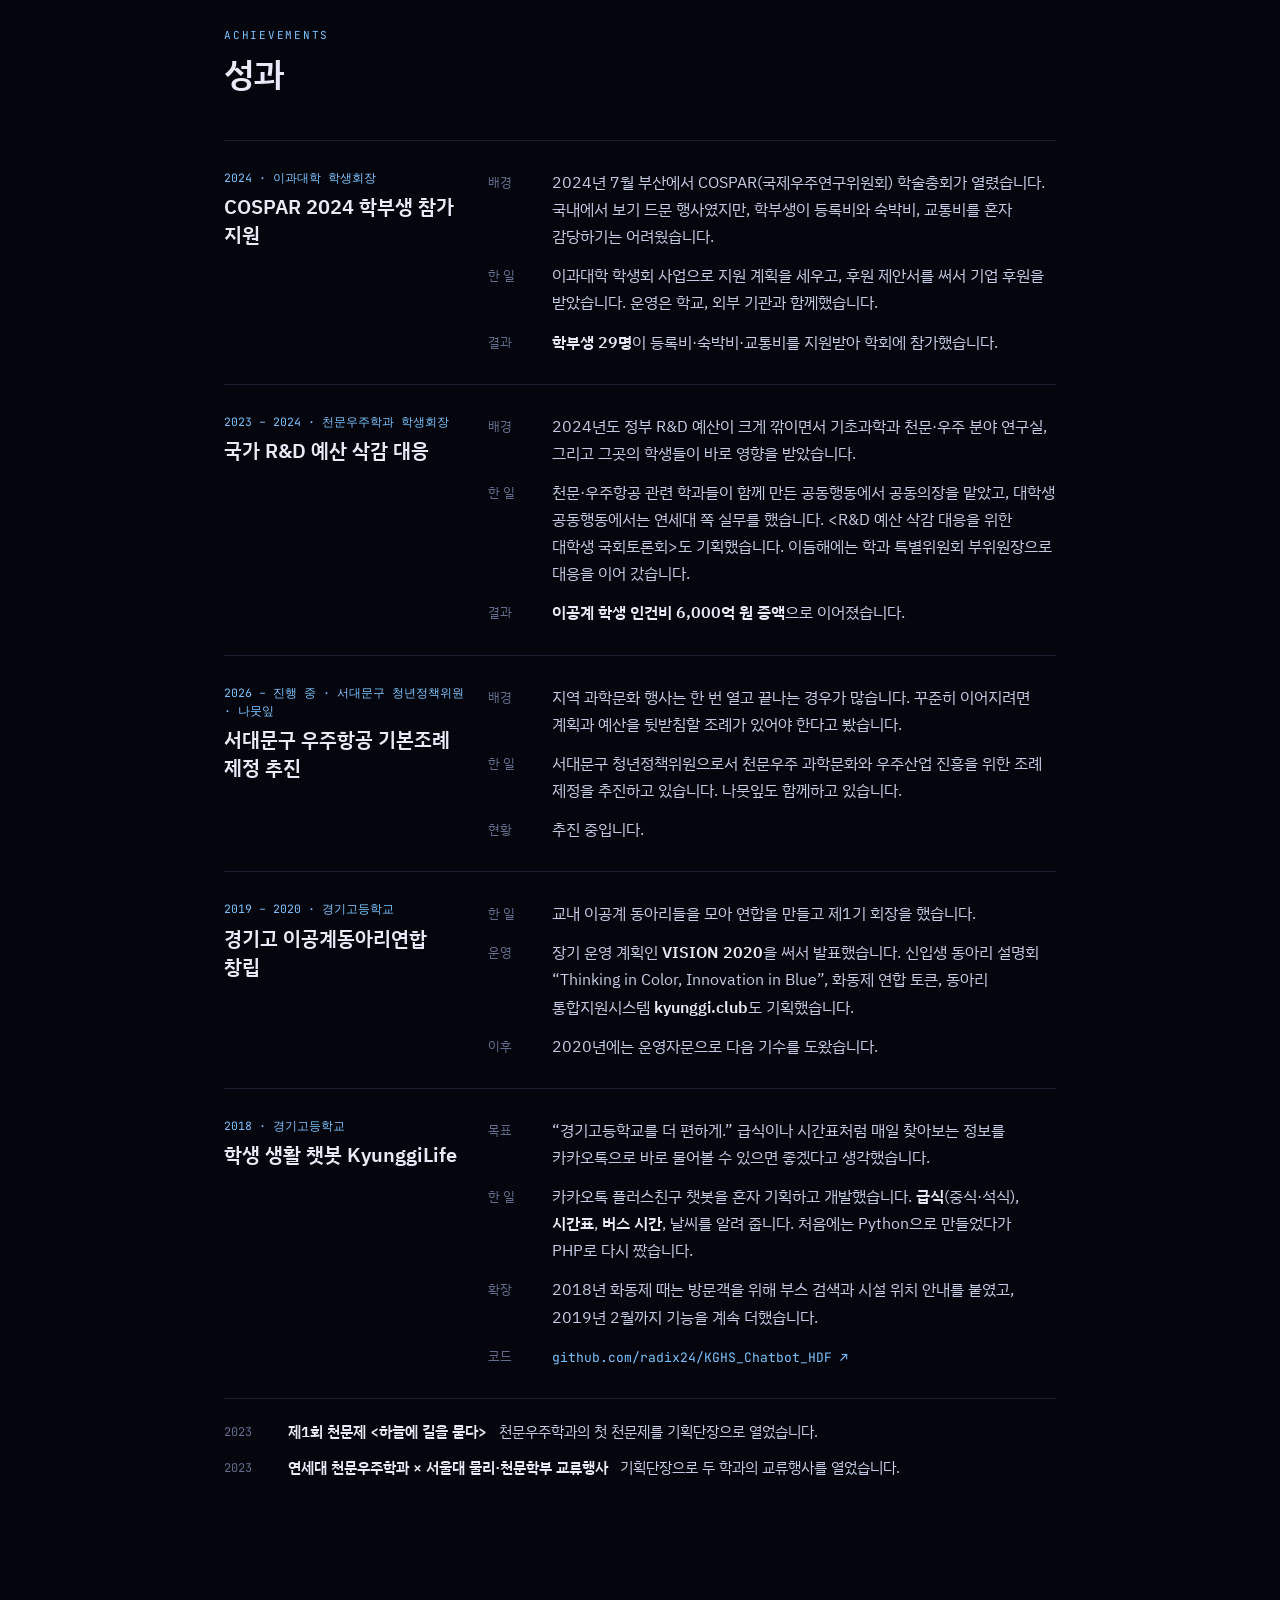
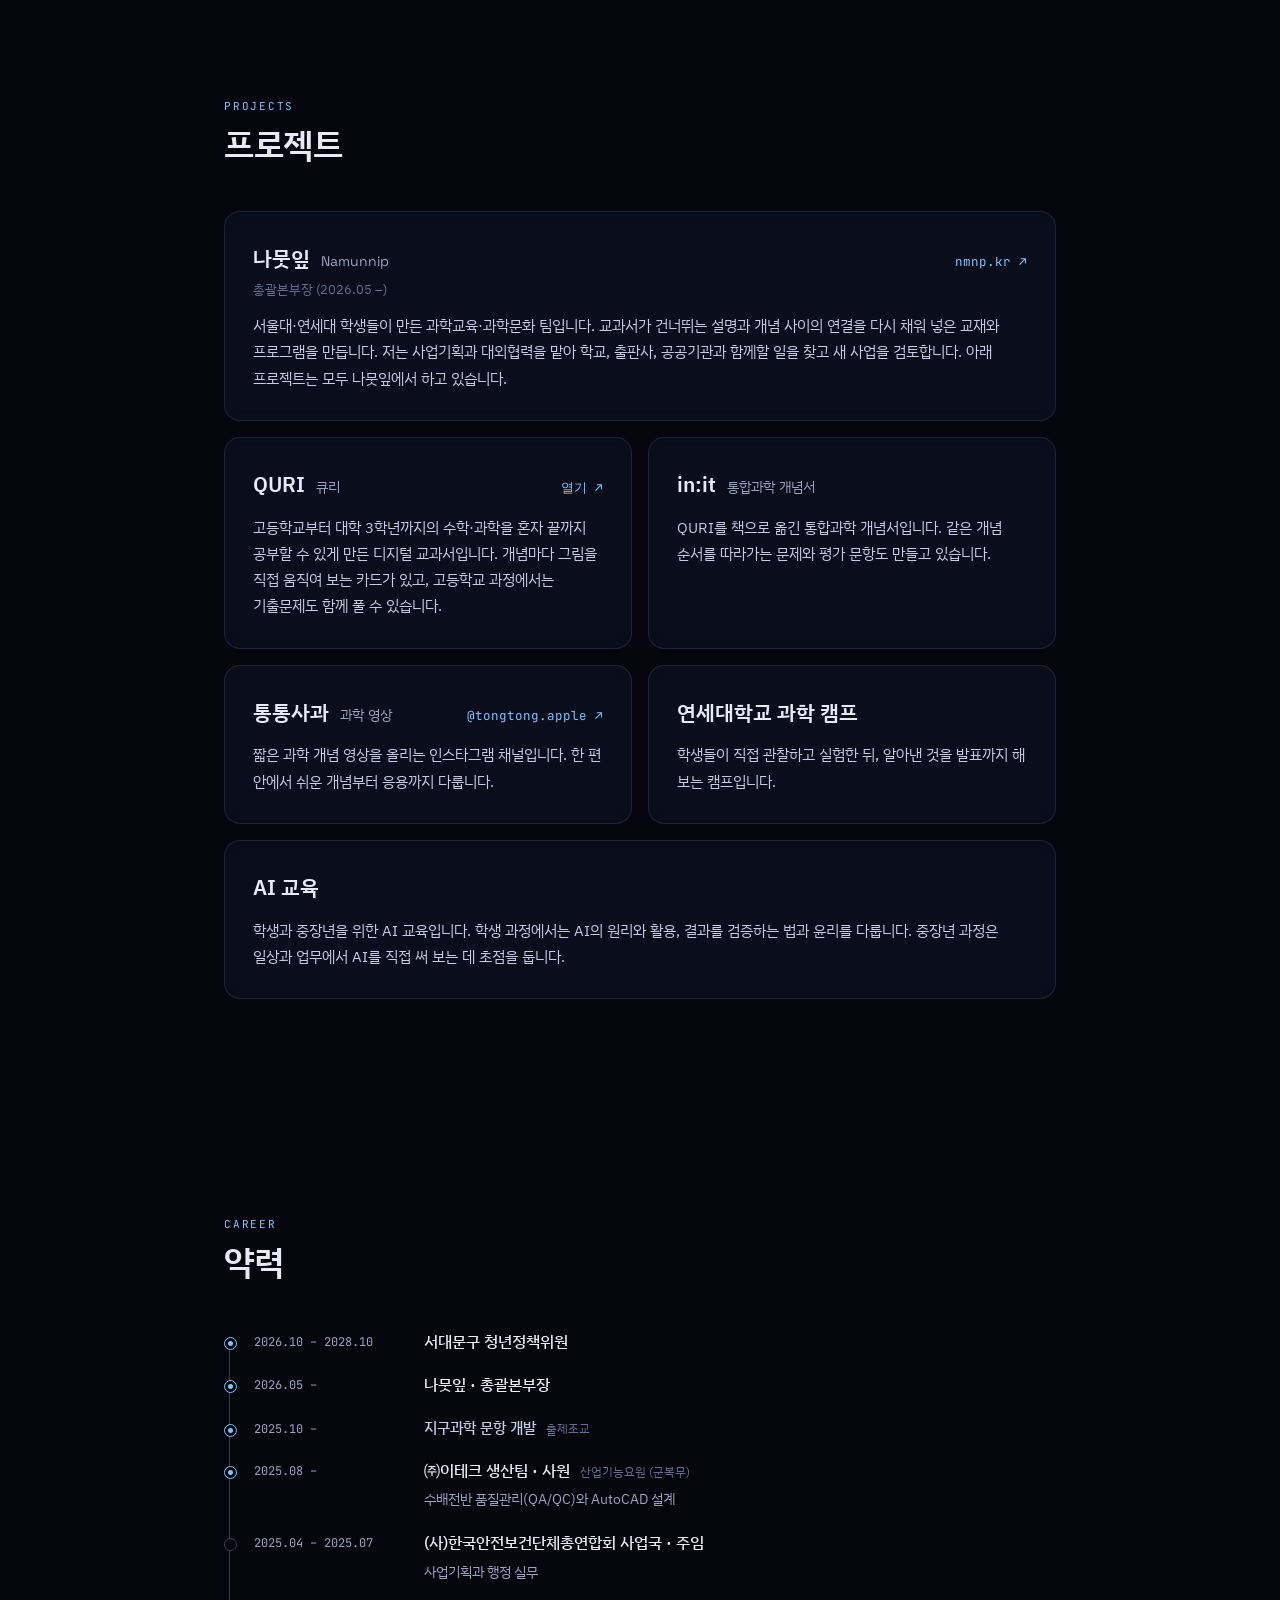
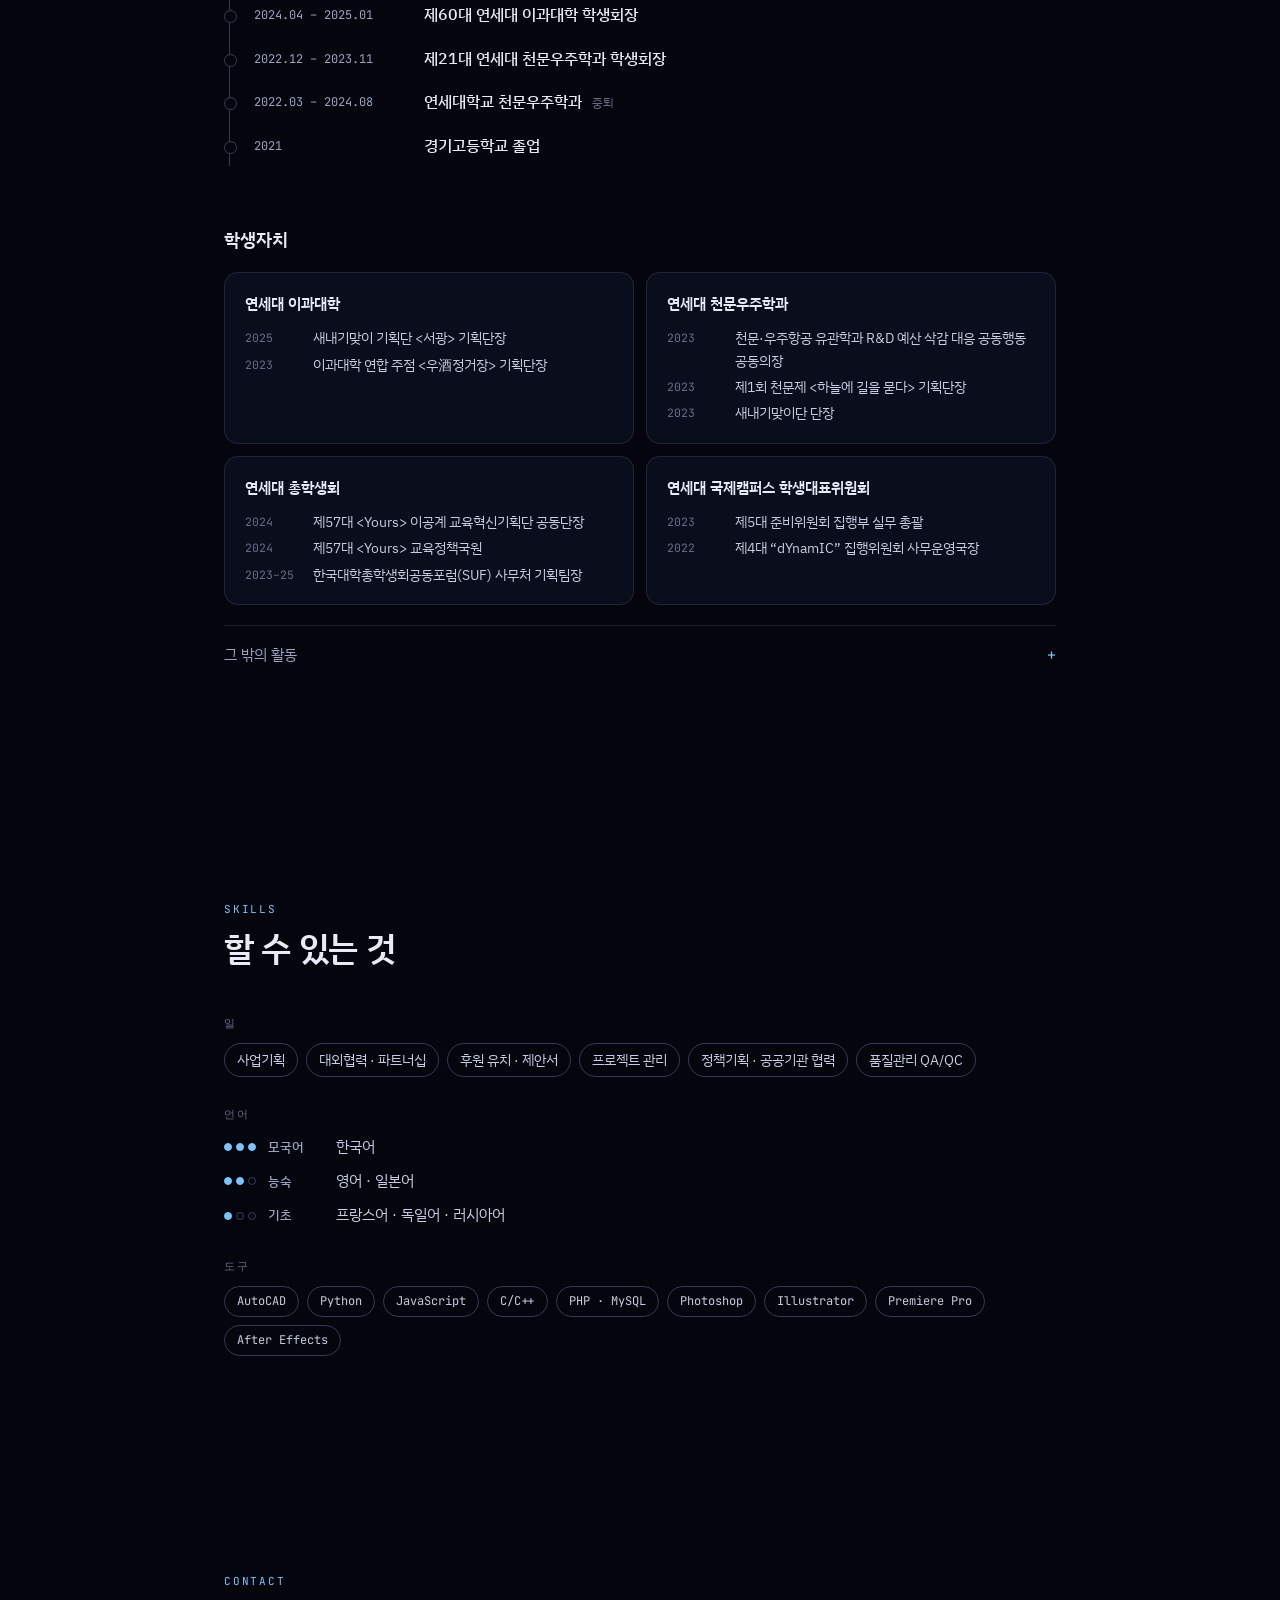
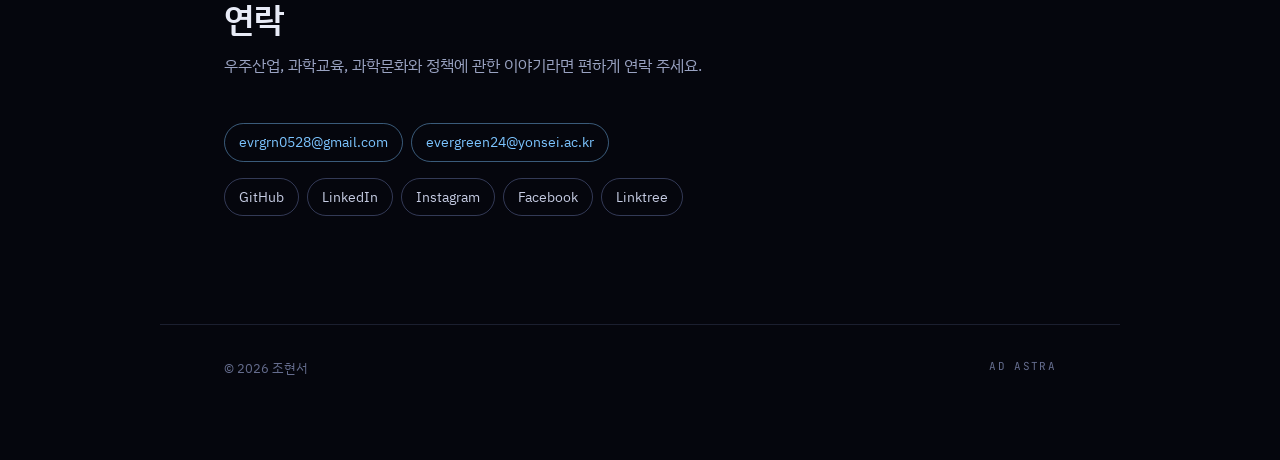
==== commit c92cc622: "QURI로 교과서 통합, in:it·통통사과 소개, 문체 다듬기 - 디지털 교과서와 QURI를 QURI 하나로, 공통 첫 화면(radix24.github.io/namunnip/) " ====
--- a/index.html
+++ b/index.html
@@ -48,7 +48,7 @@
       </div>
       <div class="hero__inner">
         <h1 class="hero__name">조현서 <span class="en">Hyunseo Cho</span></h1>
-        <p class="hero__lead">연세대학교에서 천문학을 공부했고, 지금은 과학교육 팀 <a href="https://nmnp.kr" target="_blank" rel="noopener">나뭇잎</a>에서 사업을 맡고 있습니다. 우주산업의 사업기획과 대외협력 일을 하고 싶고, 인공위성의 임무 설계와 궤도역학에 관심이 있습니다.</p>
+        <p class="hero__lead">연세대학교에서 천문학을 공부했고, 지금은 과학교육 팀 <a href="https://nmnp.kr" target="_blank" rel="noopener">나뭇잎</a>에서 일하고 있습니다. 우주산업에서 사업기획과 대외협력을 하는 것이 목표이고, 인공위성 임무 설계와 궤도역학에 관심이 많습니다.</p>
         <div class="hero__cta">
           <a class="btn btn--primary" href="#achievements">한 일 보기</a>
           <a class="btn" href="#contact">연락하기</a>
@@ -64,9 +64,9 @@
         <h2>소개</h2>
       </header>
       <div class="prose reveal">
-        <p>연세대학교 천문우주학과에 2022년 입학해 2023년 천문우주학과 학생회장, 2024년 이과대학 학생회장을 맡았습니다. 학생회에서는 사업을 기획하고, 외부 후원으로 필요한 사업비를 충당하고, 학교와 기관을 설득해 협력을 이끌어 내는 일을 주로 했습니다.</p>
-        <p>지금은 학업을 멈추고 산업기능요원(군복무)으로 수배전반 품질관리 일을 하고 있습니다. 동시에 과학교육·과학문화 팀 나뭇잎의 총괄본부장을 맡고 있고, 서대문구 청년정책위원으로 우주항공 관련 조례 제정을 추진하고 있습니다.</p>
-        <p>관심 분야는 인공위성입니다. 위성이 어떤 임무를 위해 어떤 궤도에 올라가야 하는지 정하는 임무 설계와, 그 궤도를 계산하는 궤도역학을 더 깊이 알고 싶습니다. 우주산업의 기술 전문성은 아직 쌓는 중입니다. 지금까지는 아이디어를 실제 사업으로 만들고, 그 과정에서 외부 기관과의 협력을 만들어 내는 일을 해 왔습니다.</p>
+        <p>2022년 연세대학교 천문우주학과에 들어가 2023년에는 학과 학생회장, 2024년에는 이과대학 학생회장을 했습니다. 학생회에서 주로 한 일은 사업을 짜고, 외부 후원으로 사업비를 충당하고, 학교와 기관을 설득하는 것이었습니다.</p>
+        <p>지금은 산업기능요원(군복무)으로 수배전반 품질관리를 하고 있습니다. 나뭇잎 총괄본부장과 서대문구 청년정책위원도 함께 맡고 있습니다.</p>
+        <p>가장 관심 있는 분야는 인공위성입니다. 위성을 어떤 임무에 쓰고 어느 궤도에 올릴지 정하는 임무 설계, 그리고 그 궤도를 계산하는 궤도역학을 더 공부하고 싶습니다. 기술적으로는 아직 배울 것이 많지만, 아이디어를 실제 사업으로 옮기고 외부 기관과 손잡고 일을 진행하는 경험은 여러 번 해 봤습니다.</p>
       </div>
     </section>
 
@@ -83,9 +83,9 @@
           <h3>COSPAR 2024 학부생 참가 지원</h3>
         </div>
         <dl class="ach__body">
-          <div><dt>배경</dt><dd>2024년 7월 부산에서 국제우주연구위원회(COSPAR) 학술총회가 열렸습니다. 국내에서 열리는 드문 기회였지만, 학부생이 개인적으로 등록비·숙박비·교통비를 마련해 참가하기는 어려웠습니다.</dd></div>
-          <div><dt>한 일</dt><dd>이과대학 학생회 지원사업으로 기획하고, 후원 제안서를 써서 기업 후원을 직접 유치했습니다. 대학, 외부 기관과 협력해 지원사업을 운영했습니다.</dd></div>
-          <div><dt>결과</dt><dd><b>학부생 29명</b>이 등록비·숙박비·교통비를 지원받아 학술총회에 참가했습니다.</dd></div>
+          <div><dt>배경</dt><dd>2024년 7월 부산에서 COSPAR(국제우주연구위원회) 학술총회가 열렸습니다. 국내에서 보기 드문 행사였지만, 학부생이 등록비와 숙박비, 교통비를 혼자 감당하기는 어려웠습니다.</dd></div>
+          <div><dt>한 일</dt><dd>이과대학 학생회 사업으로 지원 계획을 세우고, 후원 제안서를 써서 기업 후원을 받았습니다. 운영은 학교, 외부 기관과 함께했습니다.</dd></div>
+          <div><dt>결과</dt><dd><b>학부생 29명</b>이 등록비·숙박비·교통비를 지원받아 학회에 참가했습니다.</dd></div>
         </dl>
       </article>
 
@@ -95,9 +95,9 @@
           <h3>국가 R&amp;D 예산 삭감 대응</h3>
         </div>
         <dl class="ach__body">
-          <div><dt>배경</dt><dd>2024년도 정부 연구개발(R&amp;D) 예산이 크게 삭감되면서, 기초과학과 천문·우주 분야 연구실과 학생들의 연구 환경이 직접 영향을 받게 되었습니다.</dd></div>
-          <div><dt>한 일</dt><dd>천문·우주항공 분야 유관 학과들이 모인 공동행동의 공동의장을 맡았고, 대학생 공동행동의 연세대 측 실무를 했습니다. &lt;R&amp;D 예산 삭감 대응을 위한 대학생 국회토론회&gt;의 기획을 총괄했고, 이듬해에는 학과 특별위원회 부위원장으로 대응을 이어 갔습니다.</dd></div>
-          <div><dt>결과</dt><dd>국회와 관계 기관에 연구 현장의 목소리를 전달해 <b>이공계 학생 인건비 6,000억 원 증액</b>을 이끌어 냈습니다.</dd></div>
+          <div><dt>배경</dt><dd>2024년도 정부 R&amp;D 예산이 크게 깎이면서 기초과학과 천문·우주 분야 연구실, 그리고 그곳의 학생들이 바로 영향을 받았습니다.</dd></div>
+          <div><dt>한 일</dt><dd>천문·우주항공 관련 학과들이 함께 만든 공동행동에서 공동의장을 맡았고, 대학생 공동행동에서는 연세대 쪽 실무를 했습니다. &lt;R&amp;D 예산 삭감 대응을 위한 대학생 국회토론회&gt;도 기획했습니다. 이듬해에는 학과 특별위원회 부위원장으로 대응을 이어 갔습니다.</dd></div>
+          <div><dt>결과</dt><dd><b>이공계 학생 인건비 6,000억 원 증액</b>으로 이어졌습니다.</dd></div>
         </dl>
       </article>
 
@@ -107,8 +107,8 @@
           <h3>서대문구 우주항공 기본조례 제정 추진</h3>
         </div>
         <dl class="ach__body">
-          <div><dt>배경</dt><dd>지역에서 과학문화 프로그램을 열어도 일회성으로 끝나기 쉽습니다. 계획과 예산, 민관학 협력이 계속되려면 제도적 근거가 필요합니다.</dd></div>
-          <div><dt>한 일</dt><dd>서대문구 청년정책위원으로서 천문우주 과학문화 확산과 우주산업 진흥을 위한 조례 제정을 핵심 과제로 삼았습니다. 나뭇잎 팀도 지역 과학문화 사업의 하나로 협력하고 있습니다.</dd></div>
+          <div><dt>배경</dt><dd>지역 과학문화 행사는 한 번 열고 끝나는 경우가 많습니다. 꾸준히 이어지려면 계획과 예산을 뒷받침할 조례가 있어야 한다고 봤습니다.</dd></div>
+          <div><dt>한 일</dt><dd>서대문구 청년정책위원으로서 천문우주 과학문화와 우주산업 진흥을 위한 조례 제정을 추진하고 있습니다. 나뭇잎도 함께하고 있습니다.</dd></div>
           <div><dt>현황</dt><dd>추진 중입니다.</dd></div>
         </dl>
       </article>
@@ -119,28 +119,28 @@
           <h3>경기고 이공계동아리연합 창립</h3>
         </div>
         <dl class="ach__body">
-          <div><dt>한 일</dt><dd>교내 이공계 동아리들을 하나로 묶는 연합을 만들고 창립회원으로서 제1기 회장을 맡았습니다.</dd></div>
-          <div><dt>운영</dt><dd>연합의 장기운영기획안 <b>VISION 2020</b>을 써서 발표했습니다. 동아리 신입생 설명회 “Thinking in Color, Innovation in Blue”와 학교 축제 화동제의 연합 토큰을 기획했고, 동아리 운영을 돕는 통합지원시스템 <b>kyunggi.club</b>을 기획했습니다.</dd></div>
-          <div><dt>이후</dt><dd>임기를 마친 뒤 2020년에는 운영자문으로 다음 기수의 운영을 도왔습니다.</dd></div>
+          <div><dt>한 일</dt><dd>교내 이공계 동아리들을 모아 연합을 만들고 제1기 회장을 했습니다.</dd></div>
+          <div><dt>운영</dt><dd>장기 운영 계획인 <b>VISION 2020</b>을 써서 발표했습니다. 신입생 동아리 설명회 “Thinking in Color, Innovation in Blue”, 화동제 연합 토큰, 동아리 통합지원시스템 <b>kyunggi.club</b>도 기획했습니다.</dd></div>
+          <div><dt>이후</dt><dd>2020년에는 운영자문으로 다음 기수를 도왔습니다.</dd></div>
         </dl>
       </article>
 
       <article class="ach reveal">
         <div class="ach__head">
           <span class="ach__when">2018 · 경기고등학교</span>
-          <h3>학생 생활 지원 챗봇 KyunggiLife</h3>
-        </div>
-        <dl class="ach__body">
-          <div><dt>목표</dt><dd>“경기고등학교를 더 편하게.” 학생들이 매일 찾아보는 학교생활 정보를 한곳에서, 물어보면 바로 답하도록 하고 싶었습니다.</dd></div>
-          <div><dt>한 일</dt><dd>카카오톡 플러스친구로 동작하는 학생 생활 챗봇을 혼자 기획하고 개발했습니다. 중식·석식 <b>급식</b>, <b>시간표</b>, <b>버스 시간</b>, 날씨를 카카오톡에서 물어보면 바로 안내해 줍니다. Python으로 시작해 PHP로 다시 만들었습니다.</dd></div>
-          <div><dt>확장</dt><dd>2018년 학교 축제 화동제에서는 방문객을 위해 부스 이름 검색과 시설 위치 안내 기능을 더했습니다. 2018년 4월부터 2019년 2월까지 꾸준히 기능을 늘려 갔습니다.</dd></div>
+          <h3>학생 생활 챗봇 KyunggiLife</h3>
+        </div>
+        <dl class="ach__body">
+          <div><dt>목표</dt><dd>“경기고등학교를 더 편하게.” 급식이나 시간표처럼 매일 찾아보는 정보를 카카오톡으로 바로 물어볼 수 있으면 좋겠다고 생각했습니다.</dd></div>
+          <div><dt>한 일</dt><dd>카카오톡 플러스친구 챗봇을 혼자 기획하고 개발했습니다. <b>급식</b>(중식·석식), <b>시간표</b>, <b>버스 시간</b>, 날씨를 알려 줍니다. 처음에는 Python으로 만들었다가 PHP로 다시 짰습니다.</dd></div>
+          <div><dt>확장</dt><dd>2018년 화동제 때는 방문객을 위해 부스 검색과 시설 위치 안내를 붙였고, 2019년 2월까지 기능을 계속 더했습니다.</dd></div>
           <div><dt>코드</dt><dd><a class="inline-link" href="https://github.com/radix24/KGHS_Chatbot_HDF" target="_blank" rel="noopener">github.com/radix24/KGHS_Chatbot_HDF ↗</a></dd></div>
         </dl>
       </article>
 
       <ul class="ach-more reveal">
         <li><span>2023</span><div><b>제1회 천문제 &lt;하늘에 길을 묻다&gt;</b> 천문우주학과의 첫 천문제를 기획단장으로 열었습니다.</div></li>
-        <li><span>2023</span><div><b>연세대 천문우주학과 × 서울대 물리·천문학부 교류행사</b> 두 학교 학과 간 교류행사를 기획단장으로 성사시켰습니다.</div></li>
+        <li><span>2023</span><div><b>연세대 천문우주학과 × 서울대 물리·천문학부 교류행사</b> 기획단장으로 두 학과의 교류행사를 열었습니다.</div></li>
       </ul>
     </section>
 
@@ -154,36 +154,33 @@
       <article class="proj proj--wide reveal">
         <div class="proj__top"><h3>나뭇잎 <span class="en">Namunnip</span></h3><a href="https://nmnp.kr" target="_blank" rel="noopener">nmnp.kr ↗</a></div>
         <p class="proj__role">총괄본부장 (2026.05 –)</p>
-        <p>서울대·연세대 학생들이 만든 과학교육·과학문화 팀입니다. 과학 지식의 문턱을 낮추고, 교과서에서 생략된 설명과 개념 사이의 연결을 복원하는 것을 목표로 합니다. 사업기획과 대외협력을 맡아 교육기관·출판사·공공기관과의 협력을 찾고 새 사업의 실행 가능성을 검토합니다. 아래 프로젝트는 모두 나뭇잎에서 진행하고 있습니다.</p>
+        <p>서울대·연세대 학생들이 만든 과학교육·과학문화 팀입니다. 교과서가 건너뛰는 설명과 개념 사이의 연결을 다시 채워 넣은 교재와 프로그램을 만듭니다. 저는 사업기획과 대외협력을 맡아 학교, 출판사, 공공기관과 함께할 일을 찾고 새 사업을 검토합니다. 아래 프로젝트는 모두 나뭇잎에서 하고 있습니다.</p>
       </article>
 
       <div class="proj-grid">
         <article class="proj reveal">
+          <div class="proj__top"><h3>QURI <span class="en">큐리</span></h3><a href="https://radix24.github.io/namunnip/" target="_blank" rel="noopener">열기 ↗</a></div>
+          <p>고등학교부터 대학 3학년까지의 수학·과학을 혼자 끝까지 공부할 수 있게 만든 디지털 교과서입니다. 개념마다 그림을 직접 움직여 보는 카드가 있고, 고등학교 과정에서는 기출문제도 함께 풀 수 있습니다.</p>
+        </article>
+
+        <article class="proj reveal">
           <div class="proj__top"><h3>in:it <span class="en">통합과학 개념서</span></h3></div>
-          <p>고등학교 통합과학 개념서입니다. 다른 교재가 건너뛰는 선수 개념과 개념 사이의 관계를 본문 안에서 다시 이어 줍니다.</p>
-          <ul class="proj__list">
-            <li>짝을 이루는 문제·평가는 조건이 바뀌어도 원리를 적용할 수 있는지를 점검합니다.</li>
-            <li>교재, 문제, 영상이 같은 개념 구조를 공유하도록 설계합니다.</li>
-          </ul>
-        </article>
-
-        <article class="proj reveal">
-          <div class="proj__top"><h3>통통사과 <span class="en">개념 영상</span></h3></div>
-          <p>짧은 영상 안에서 쉬운 개념부터 응용 판단까지 이어 주는 과학 영상 시리즈입니다. in:it과 같은 개념 구조를 따라, 교재에서 배운 원리를 영상에서도 이어 볼 수 있습니다.</p>
+          <p>QURI를 책으로 옮긴 통합과학 개념서입니다. 같은 개념 순서를 따라가는 문제와 평가 문항도 만들고 있습니다.</p>
+        </article>
+
+        <article class="proj reveal">
+          <div class="proj__top"><h3>통통사과 <span class="en">과학 영상</span></h3><a href="https://www.instagram.com/tongtong.apple/" target="_blank" rel="noopener">@tongtong.apple ↗</a></div>
+          <p>짧은 과학 개념 영상을 올리는 인스타그램 채널입니다. 한 편 안에서 쉬운 개념부터 응용까지 다룹니다.</p>
         </article>
 
         <article class="proj reveal">
           <div class="proj__top"><h3>연세대학교 과학 캠프</h3></div>
-          <p>학생들이 질문에서 출발해 관찰과 실험, 탐구를 거쳐 발표까지 해 보는 캠프입니다. 교실에서 배운 개념을 직접 확인하는 경험을 만듭니다.</p>
+          <p>학생들이 직접 관찰하고 실험한 뒤, 알아낸 것을 발표까지 해 보는 캠프입니다.</p>
         </article>
 
         <article class="proj reveal">
           <div class="proj__top"><h3>AI 교육</h3></div>
-          <p>새로운 기술을 직접 검증하며 쓰는 경험을 학생부터 중장년까지 넓힙니다.</p>
-          <ul class="proj__list">
-            <li><b>학생</b> AI의 원리와 활용, 결과 검증과 윤리를 함께 다룹니다.</li>
-            <li><b>중장년</b> 일상과 업무 맥락에서 AI를 이해하고 주체적으로 활용하도록 돕습니다.</li>
-          </ul>
+          <p>학생과 중장년을 위한 AI 교육입니다. 학생 과정에서는 AI의 원리와 활용, 결과를 검증하는 법과 윤리를 다룹니다. 중장년 과정은 일상과 업무에서 AI를 직접 써 보는 데 초점을 둡니다.</p>
         </article>
       </div>
     </section>
--- a/style.css
+++ b/style.css
@@ -223,3 +223,4 @@
 .langs__lv { display: inline-flex; gap: 4px; }
 .langs__lv i { width: 8px; height: 8px; border-radius: 50%; border: 1px solid var(--line-strong); }
 .langs__lv i.on { background: var(--ion); border-color: var(--ion); }
+.proj-grid > .proj:last-child:nth-child(odd) { grid-column: 1 / -1; }
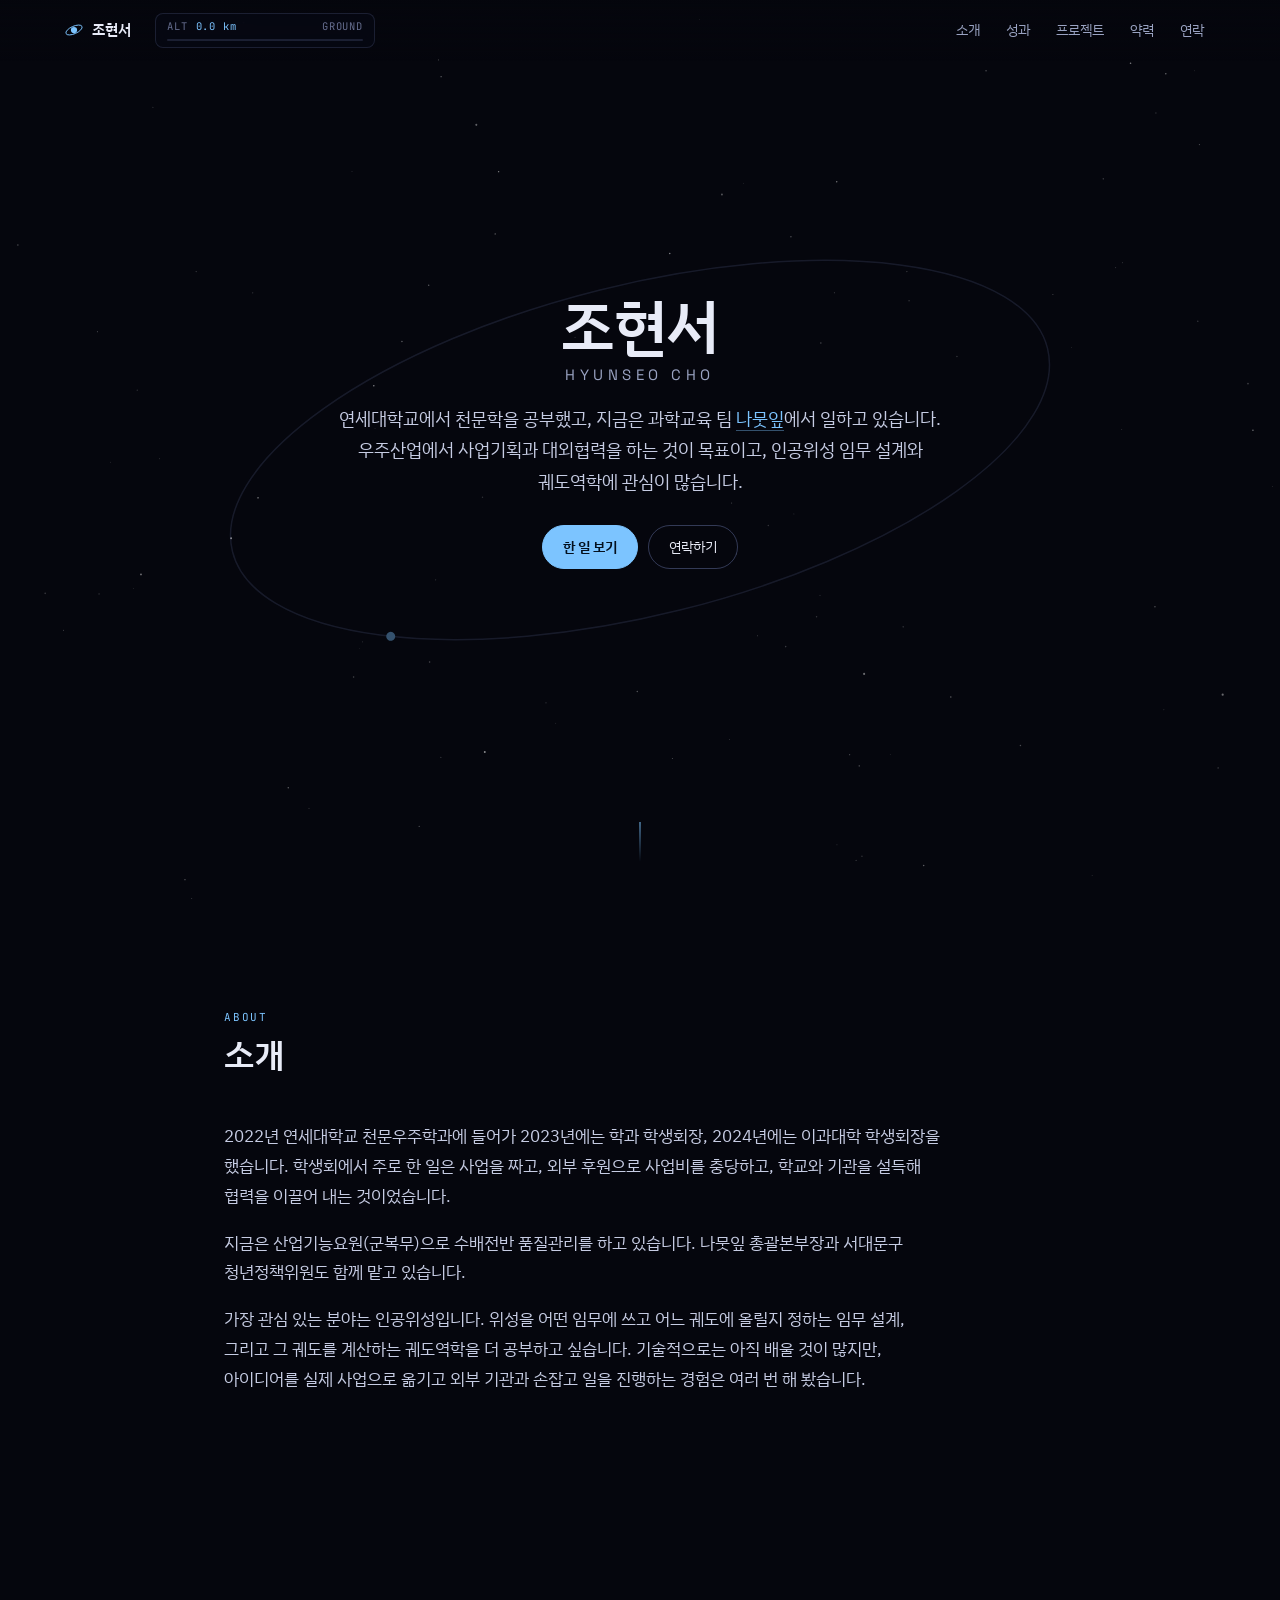
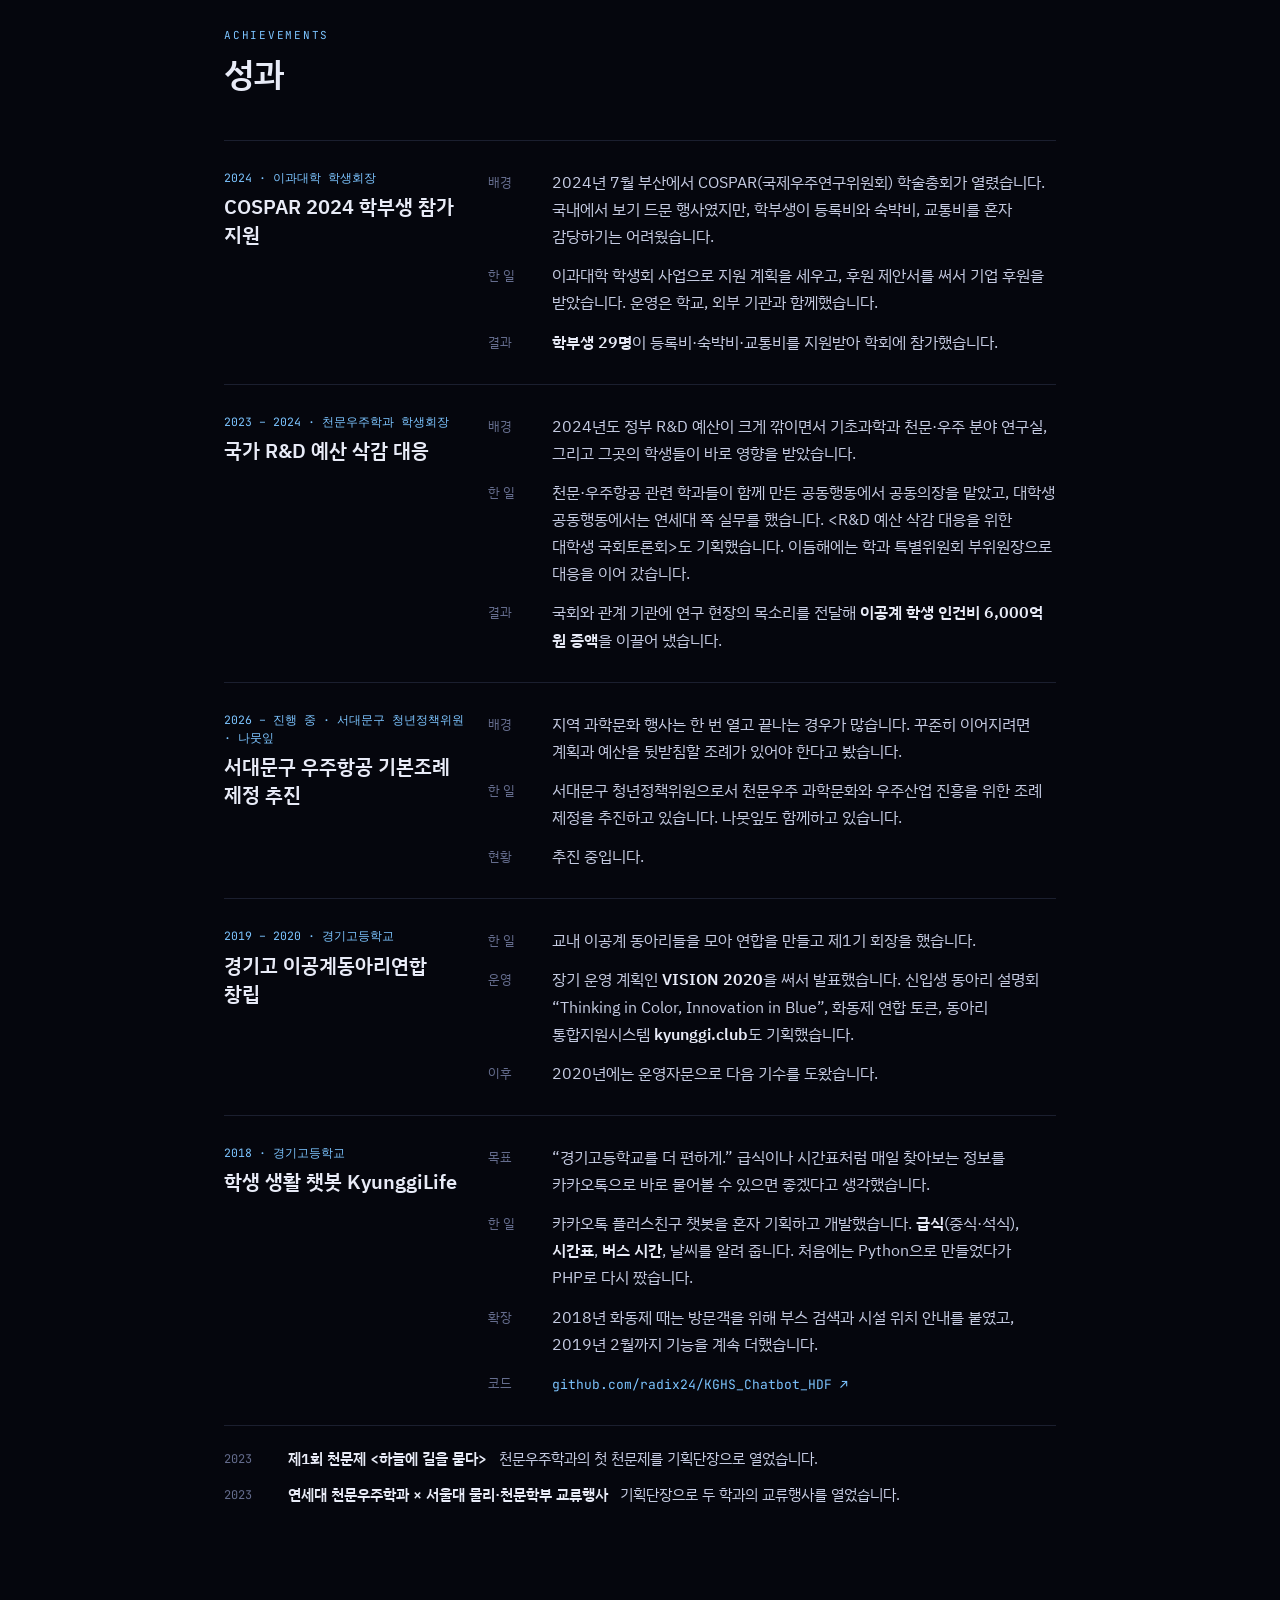
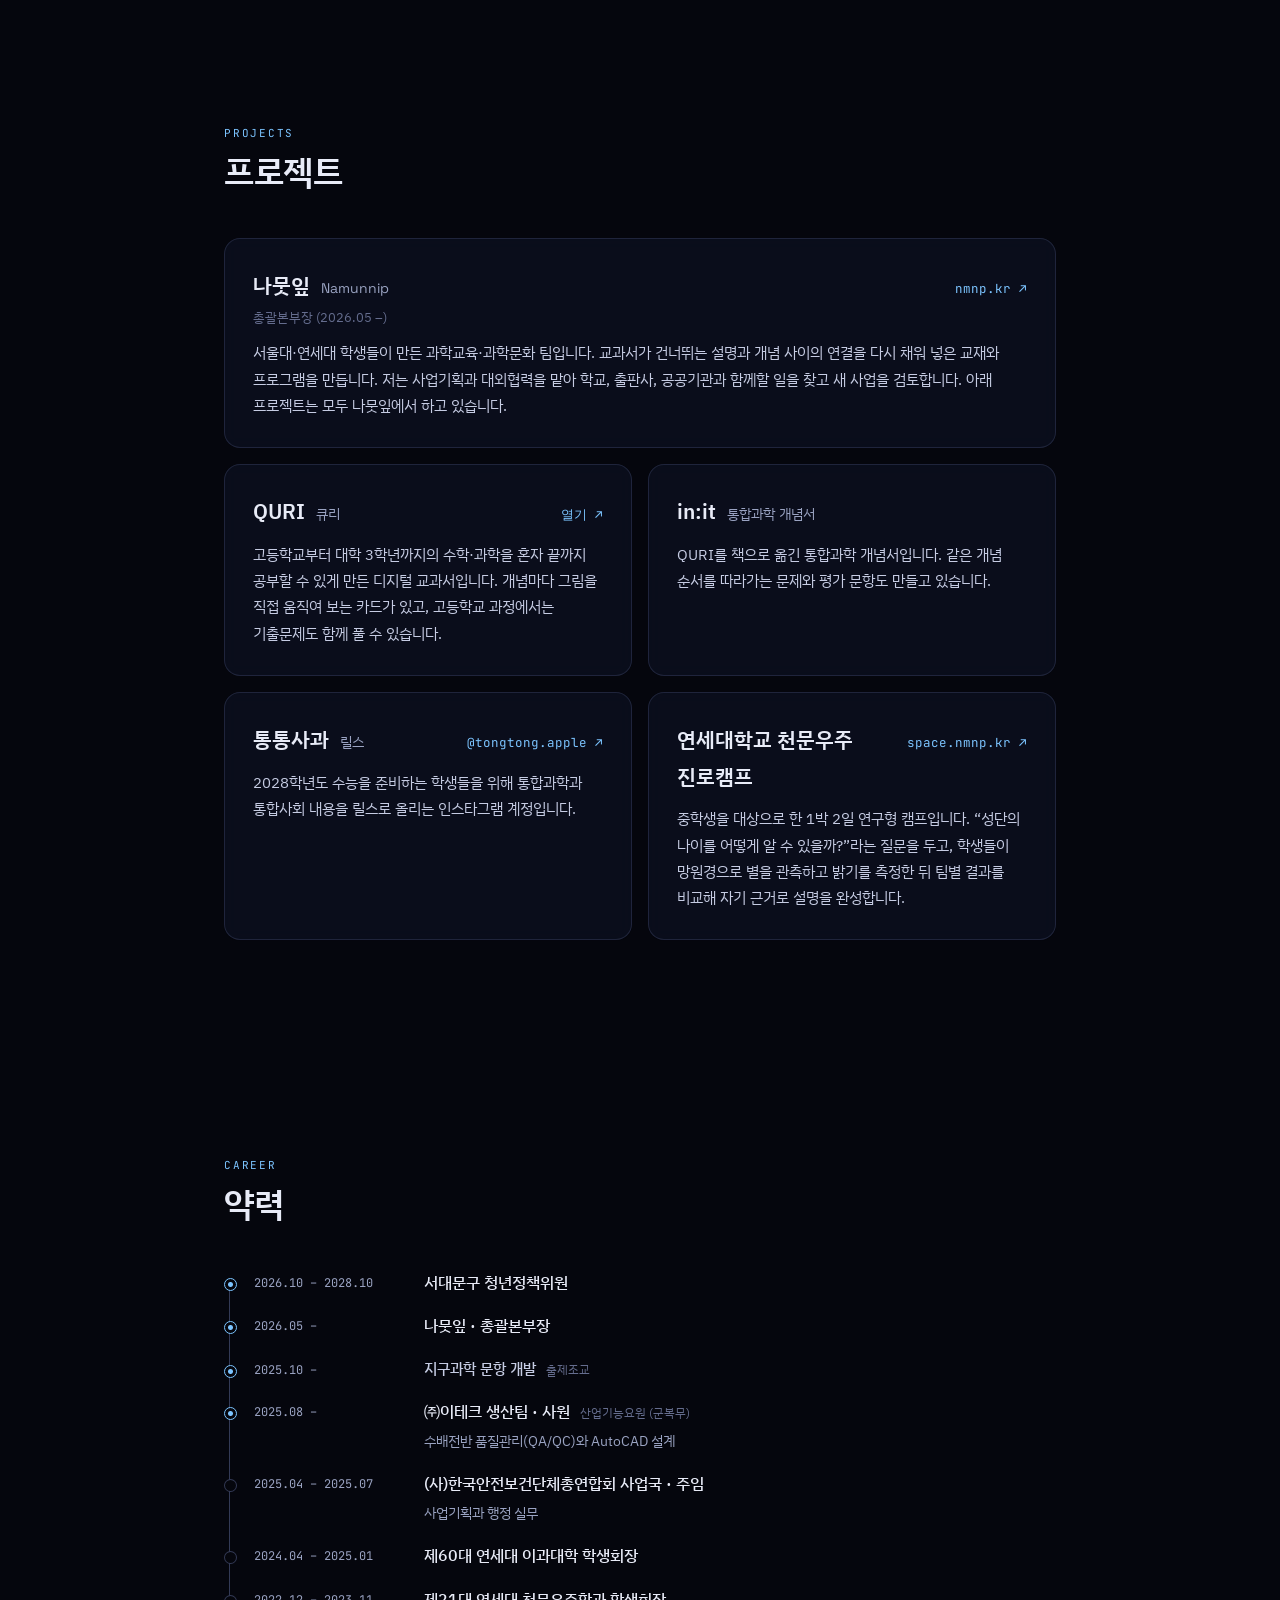
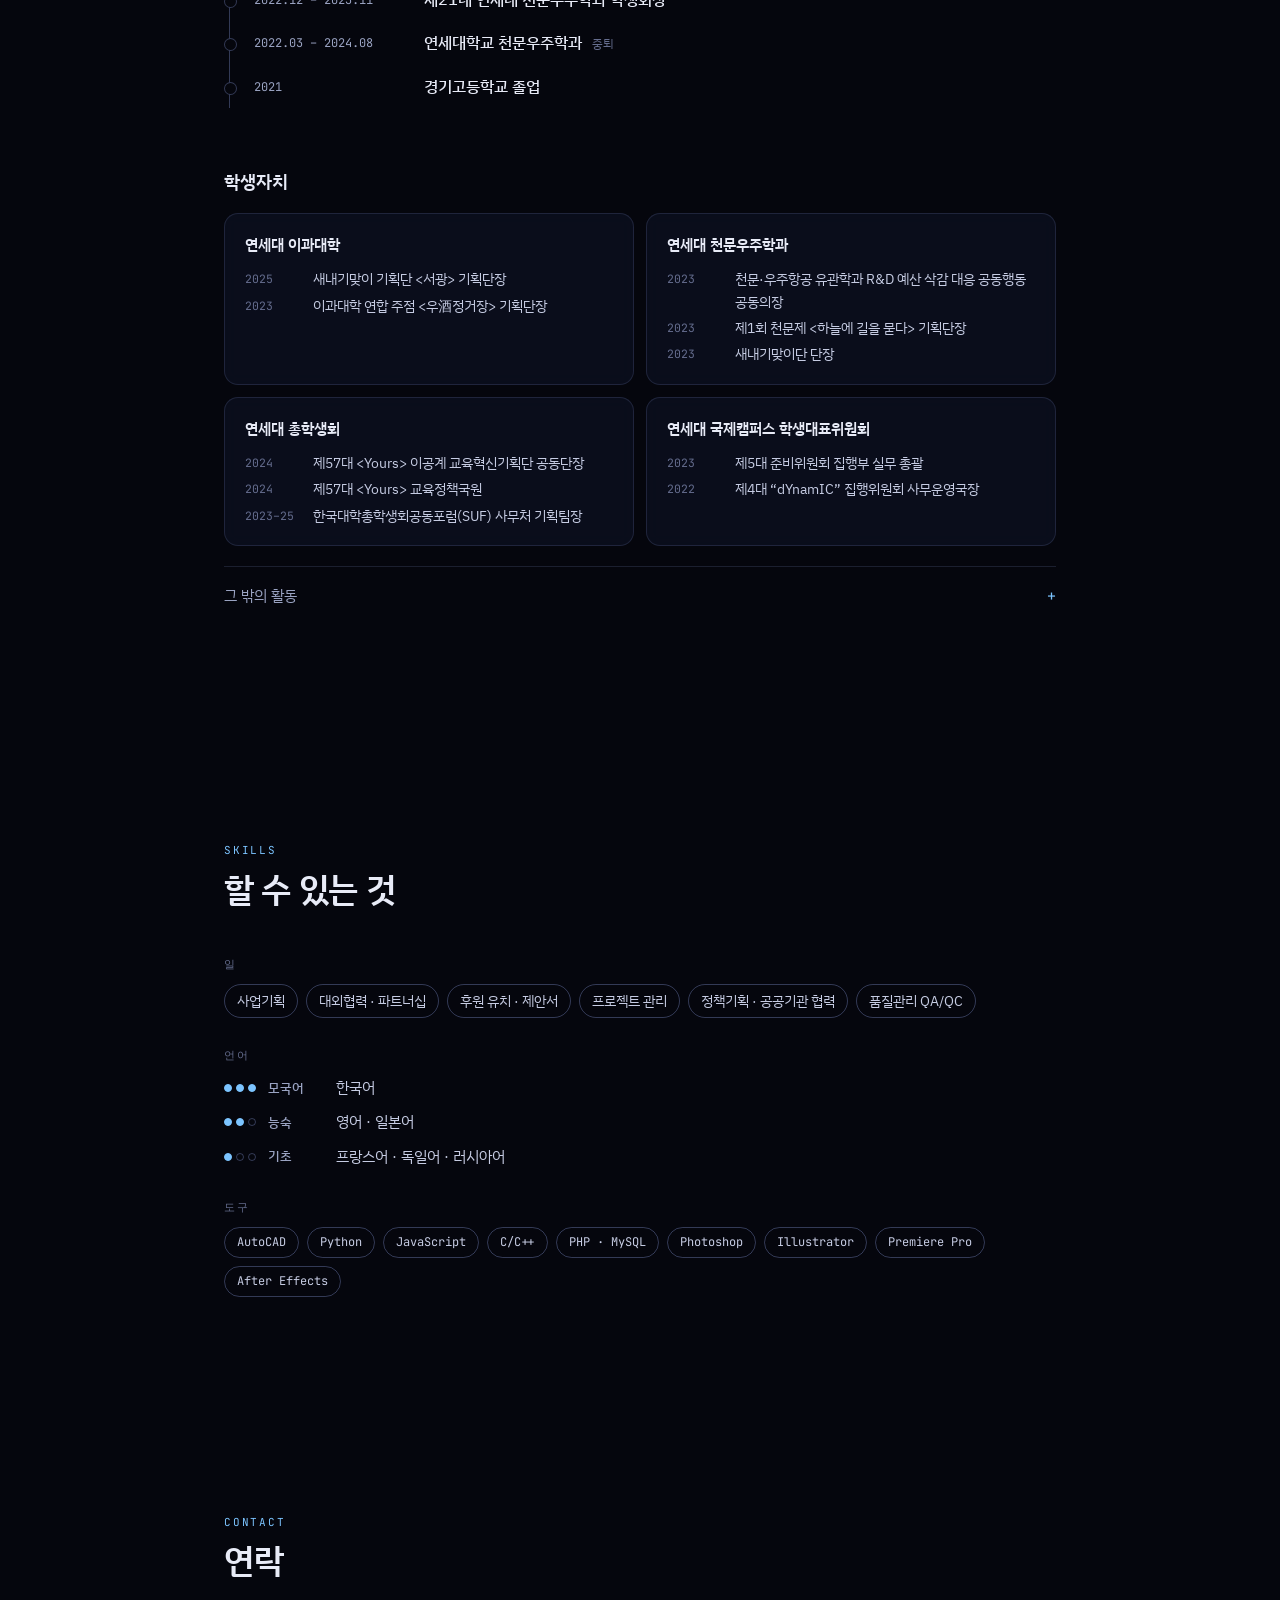
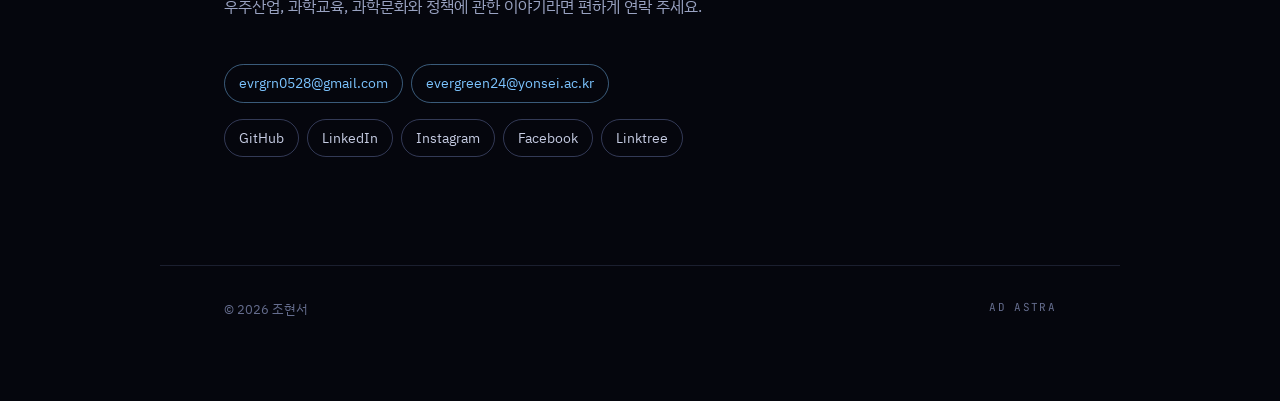
==== commit 085c8a0c: "천문우주 진로캠프·통통사과 소개 수정, AI 교육 삭제 - 연세대학교 천문우주 진로캠프로 명칭 변경, space.nmnp.kr 링크 - 통통사과: 2028 수능 대비 통합과학·통합" ====
--- a/index.html
+++ b/index.html
@@ -64,7 +64,7 @@
         <h2>소개</h2>
       </header>
       <div class="prose reveal">
-        <p>2022년 연세대학교 천문우주학과에 들어가 2023년에는 학과 학생회장, 2024년에는 이과대학 학생회장을 했습니다. 학생회에서 주로 한 일은 사업을 짜고, 외부 후원으로 사업비를 충당하고, 학교와 기관을 설득하는 것이었습니다.</p>
+        <p>2022년 연세대학교 천문우주학과에 들어가 2023년에는 학과 학생회장, 2024년에는 이과대학 학생회장을 했습니다. 학생회에서 주로 한 일은 사업을 짜고, 외부 후원으로 사업비를 충당하고, 학교와 기관을 설득해 협력을 이끌어 내는 것이었습니다.</p>
         <p>지금은 산업기능요원(군복무)으로 수배전반 품질관리를 하고 있습니다. 나뭇잎 총괄본부장과 서대문구 청년정책위원도 함께 맡고 있습니다.</p>
         <p>가장 관심 있는 분야는 인공위성입니다. 위성을 어떤 임무에 쓰고 어느 궤도에 올릴지 정하는 임무 설계, 그리고 그 궤도를 계산하는 궤도역학을 더 공부하고 싶습니다. 기술적으로는 아직 배울 것이 많지만, 아이디어를 실제 사업으로 옮기고 외부 기관과 손잡고 일을 진행하는 경험은 여러 번 해 봤습니다.</p>
       </div>
@@ -97,7 +97,7 @@
         <dl class="ach__body">
           <div><dt>배경</dt><dd>2024년도 정부 R&amp;D 예산이 크게 깎이면서 기초과학과 천문·우주 분야 연구실, 그리고 그곳의 학생들이 바로 영향을 받았습니다.</dd></div>
           <div><dt>한 일</dt><dd>천문·우주항공 관련 학과들이 함께 만든 공동행동에서 공동의장을 맡았고, 대학생 공동행동에서는 연세대 쪽 실무를 했습니다. &lt;R&amp;D 예산 삭감 대응을 위한 대학생 국회토론회&gt;도 기획했습니다. 이듬해에는 학과 특별위원회 부위원장으로 대응을 이어 갔습니다.</dd></div>
-          <div><dt>결과</dt><dd><b>이공계 학생 인건비 6,000억 원 증액</b>으로 이어졌습니다.</dd></div>
+          <div><dt>결과</dt><dd>국회와 관계 기관에 연구 현장의 목소리를 전달해 <b>이공계 학생 인건비 6,000억 원 증액</b>을 이끌어 냈습니다.</dd></div>
         </dl>
       </article>
 
@@ -169,18 +169,13 @@
         </article>
 
         <article class="proj reveal">
-          <div class="proj__top"><h3>통통사과 <span class="en">과학 영상</span></h3><a href="https://www.instagram.com/tongtong.apple/" target="_blank" rel="noopener">@tongtong.apple ↗</a></div>
-          <p>짧은 과학 개념 영상을 올리는 인스타그램 채널입니다. 한 편 안에서 쉬운 개념부터 응용까지 다룹니다.</p>
+          <div class="proj__top"><h3>통통사과 <span class="en">릴스</span></h3><a href="https://www.instagram.com/tongtong.apple/" target="_blank" rel="noopener">@tongtong.apple ↗</a></div>
+          <p>2028학년도 수능을 준비하는 학생들을 위해 통합과학과 통합사회 내용을 릴스로 올리는 인스타그램 계정입니다.</p>
         </article>
 
         <article class="proj reveal">
-          <div class="proj__top"><h3>연세대학교 과학 캠프</h3></div>
-          <p>학생들이 직접 관찰하고 실험한 뒤, 알아낸 것을 발표까지 해 보는 캠프입니다.</p>
-        </article>
-
-        <article class="proj reveal">
-          <div class="proj__top"><h3>AI 교육</h3></div>
-          <p>학생과 중장년을 위한 AI 교육입니다. 학생 과정에서는 AI의 원리와 활용, 결과를 검증하는 법과 윤리를 다룹니다. 중장년 과정은 일상과 업무에서 AI를 직접 써 보는 데 초점을 둡니다.</p>
+          <div class="proj__top"><h3>연세대학교 천문우주 진로캠프</h3><a href="https://space.nmnp.kr" target="_blank" rel="noopener">space.nmnp.kr ↗</a></div>
+          <p>중학생을 대상으로 한 1박 2일 연구형 캠프입니다. “성단의 나이를 어떻게 알 수 있을까?”라는 질문을 두고, 학생들이 망원경으로 별을 관측하고 밝기를 측정한 뒤 팀별 결과를 비교해 자기 근거로 설명을 완성합니다.</p>
         </article>
       </div>
     </section>
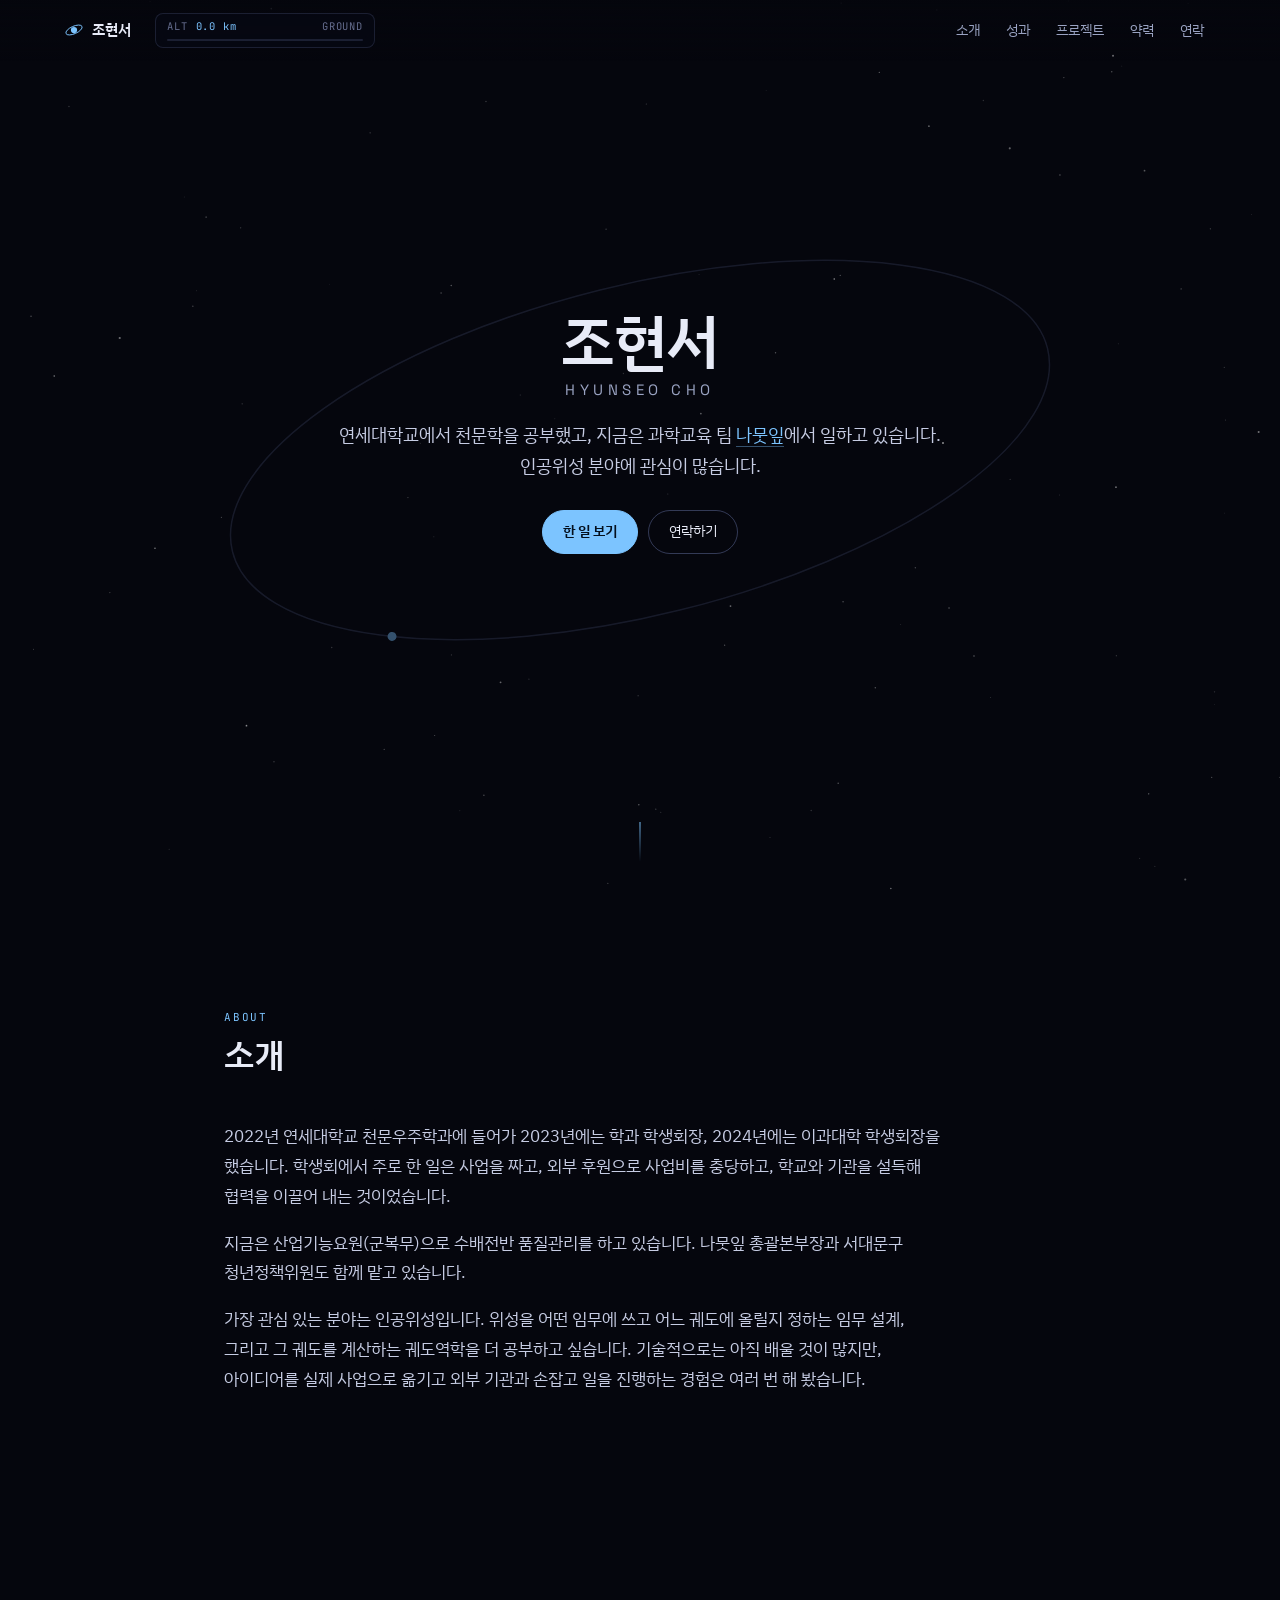
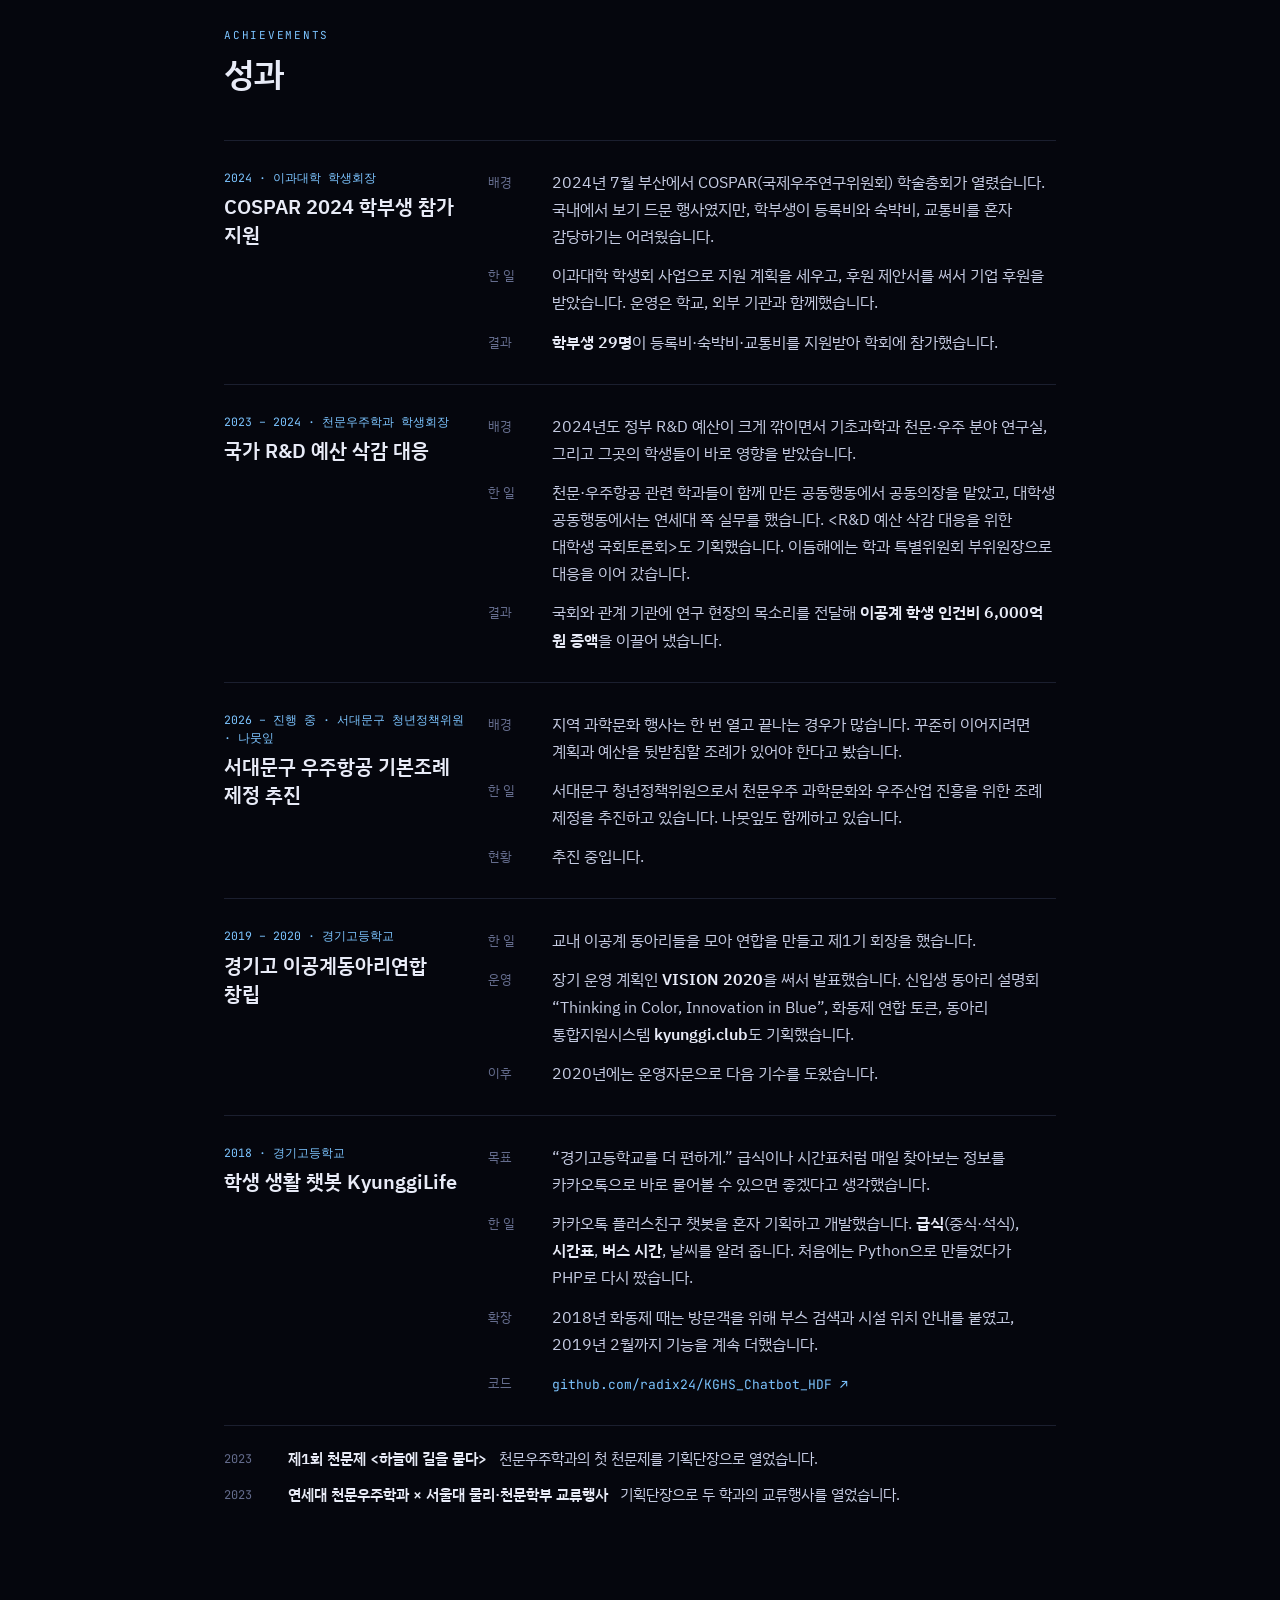
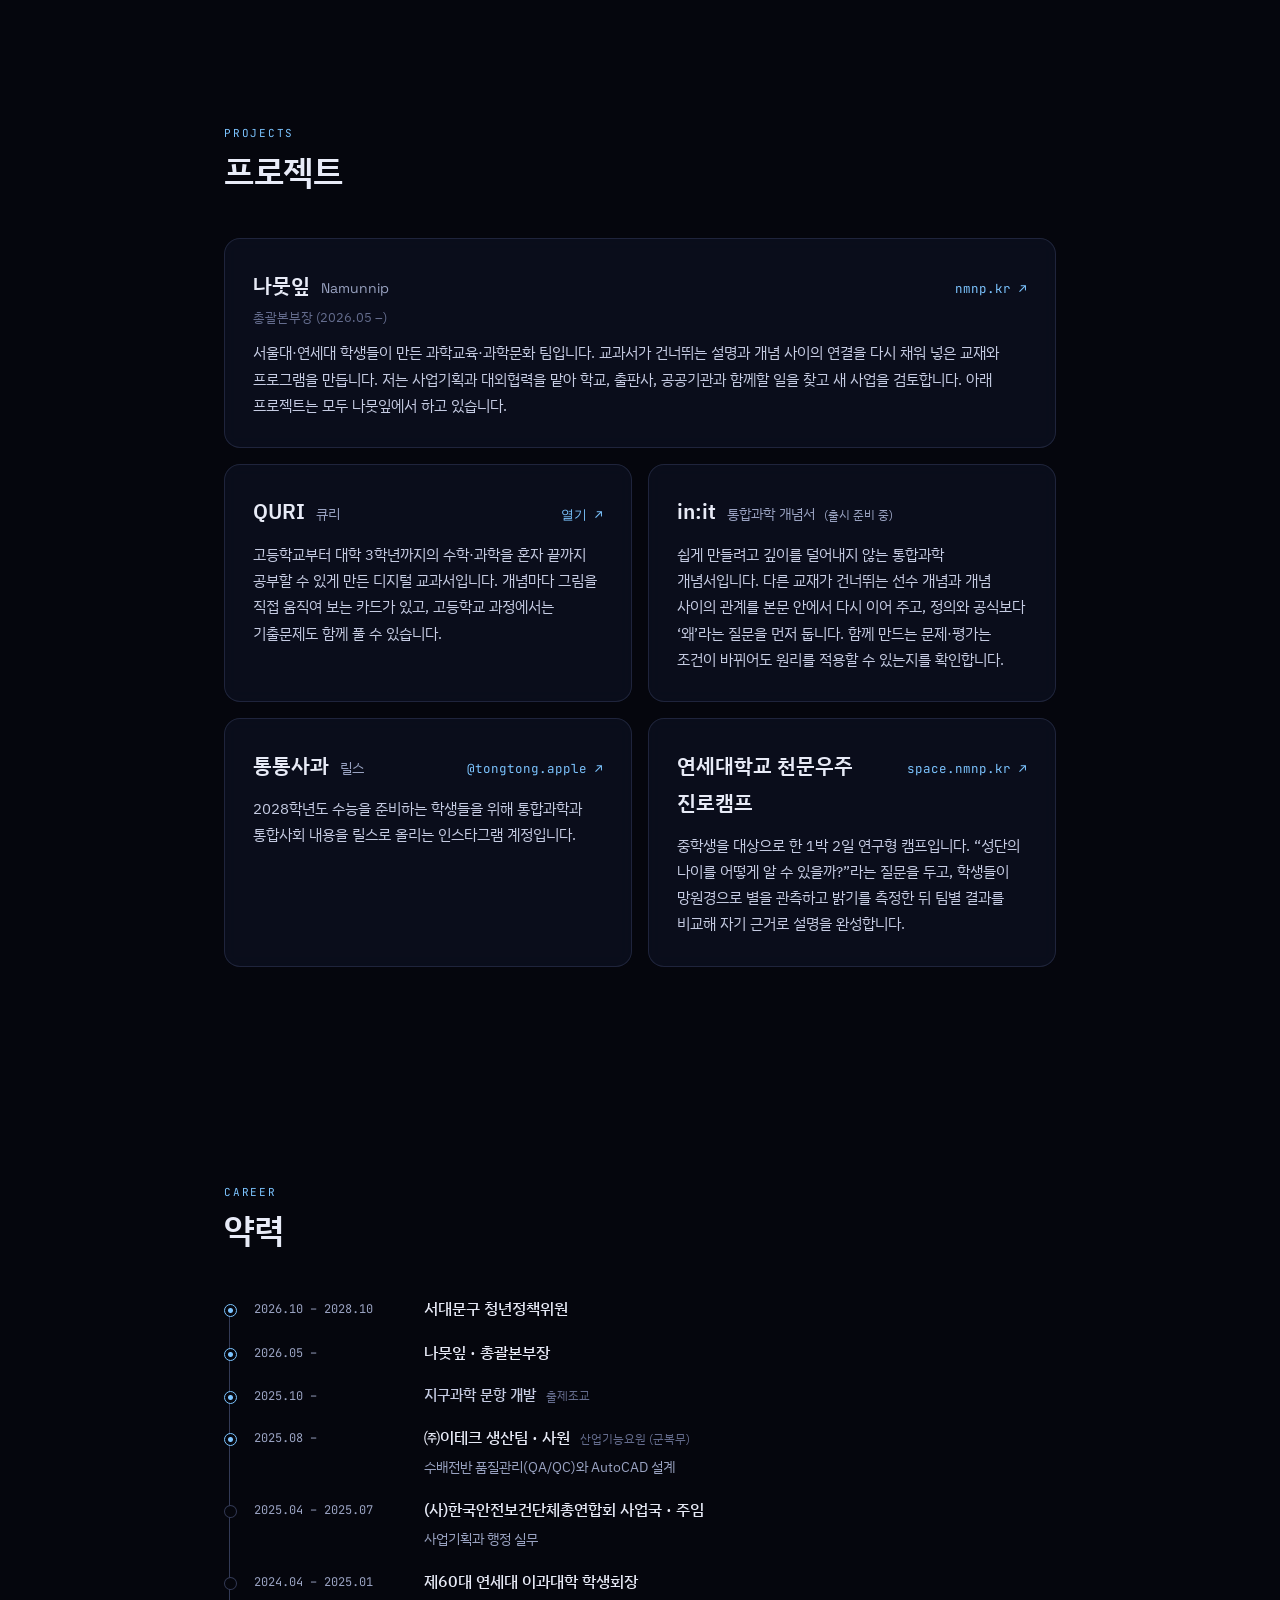
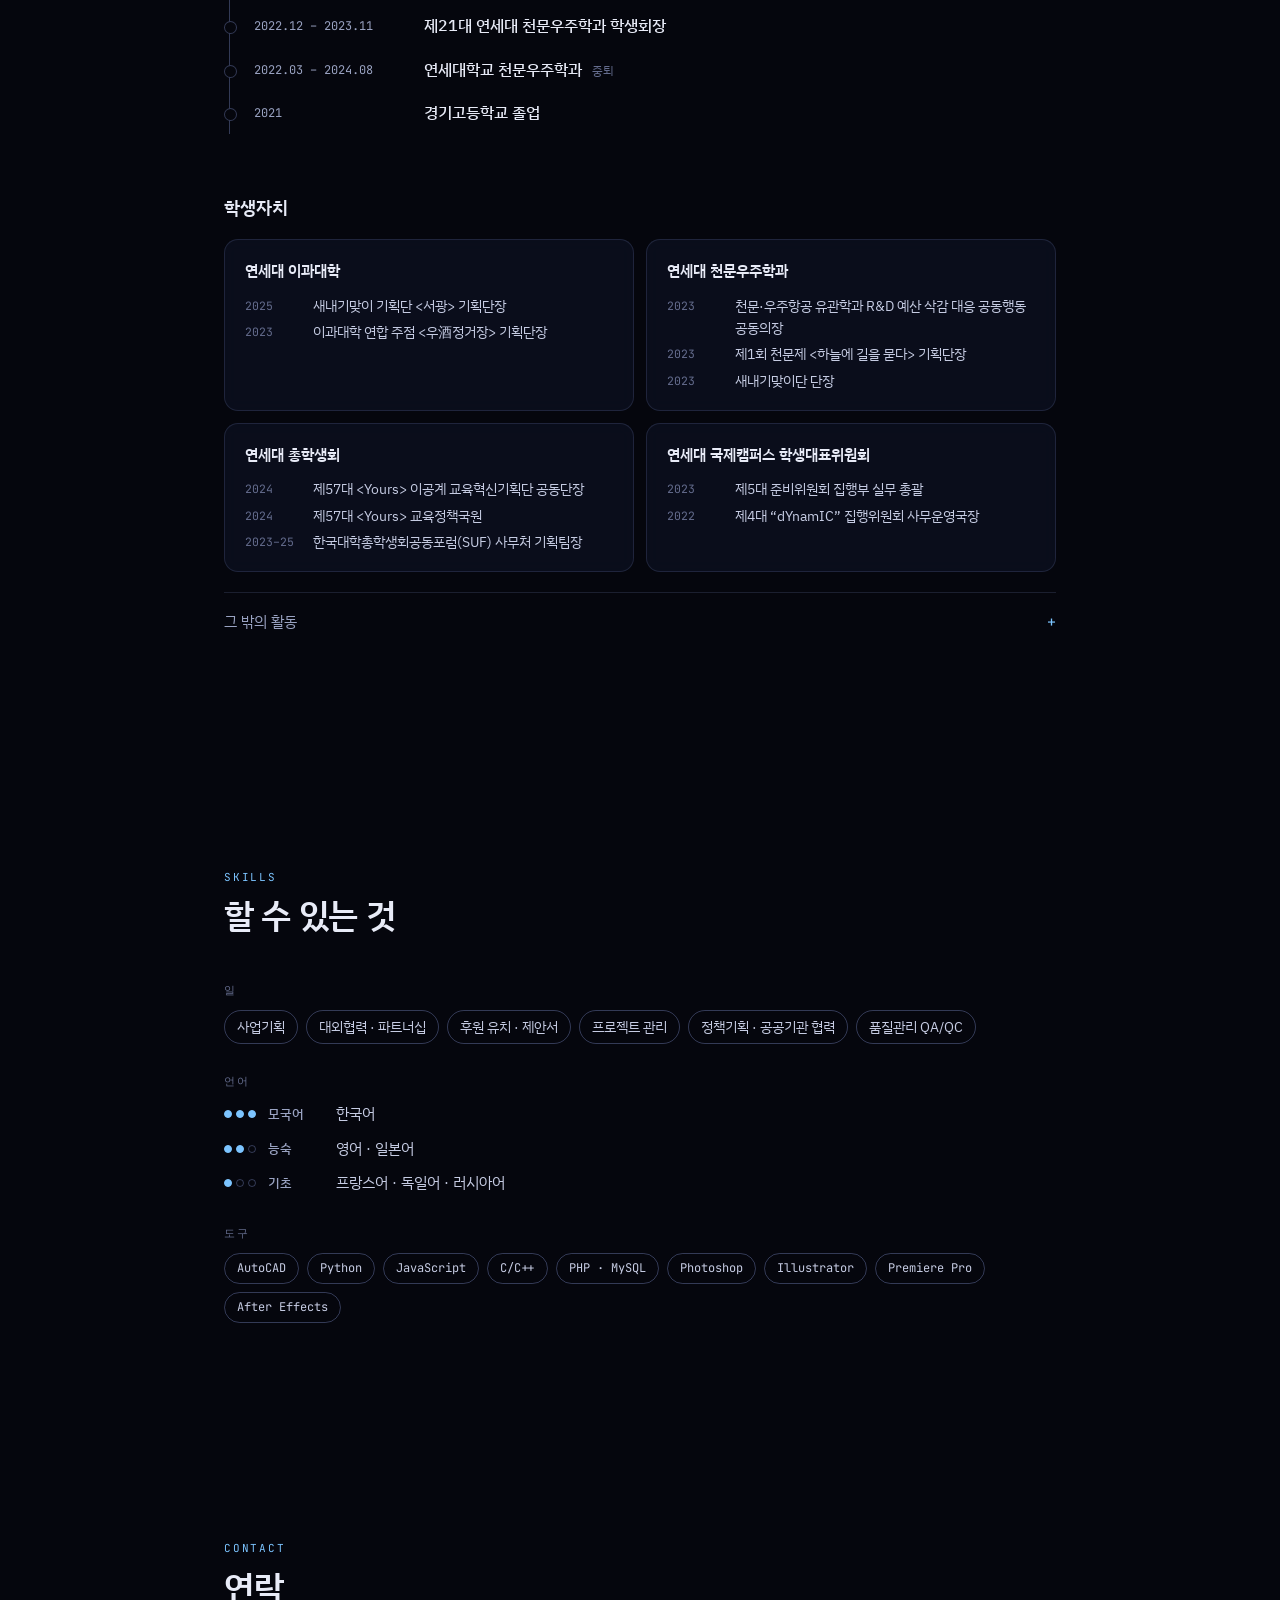
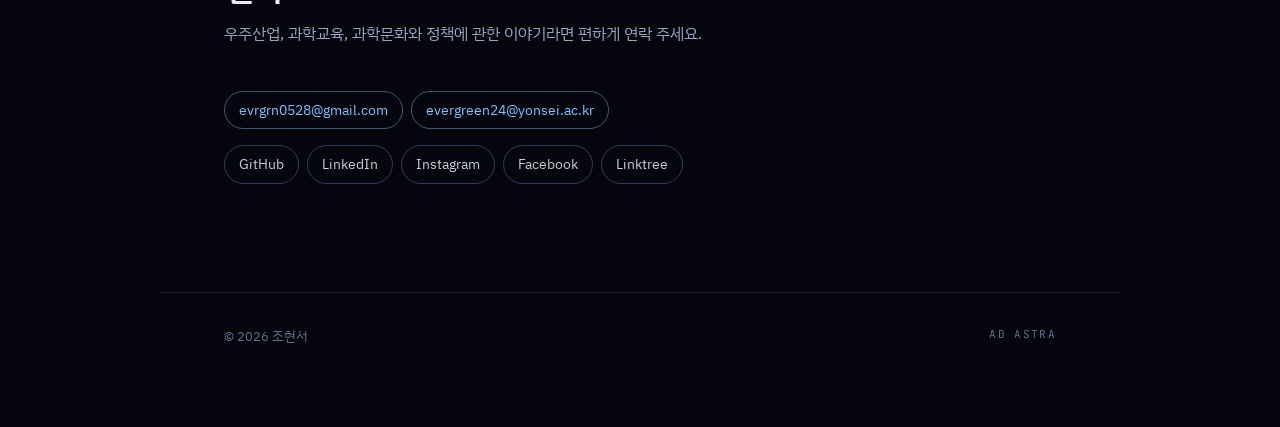
==== commit bbccabdd: "첫 화면 문장을 두 줄로, in:it 소개를 별도 컨셉으로 - 첫 화면: 천문학·나뭇잎 한 줄, 인공위성 관심 한 줄 - in:it: nmnp.kr 기준 개념서 설명으로 바꾸고 (" ====
--- a/index.html
+++ b/index.html
@@ -48,7 +48,7 @@
       </div>
       <div class="hero__inner">
         <h1 class="hero__name">조현서 <span class="en">Hyunseo Cho</span></h1>
-        <p class="hero__lead">연세대학교에서 천문학을 공부했고, 지금은 과학교육 팀 <a href="https://nmnp.kr" target="_blank" rel="noopener">나뭇잎</a>에서 일하고 있습니다. 우주산업에서 사업기획과 대외협력을 하는 것이 목표이고, 인공위성 임무 설계와 궤도역학에 관심이 많습니다.</p>
+        <p class="hero__lead">연세대학교에서 천문학을 공부했고, 지금은 과학교육 팀 <a href="https://nmnp.kr" target="_blank" rel="noopener">나뭇잎</a>에서 일하고 있습니다.<br>인공위성 분야에 관심이 많습니다.</p>
         <div class="hero__cta">
           <a class="btn btn--primary" href="#achievements">한 일 보기</a>
           <a class="btn" href="#contact">연락하기</a>
@@ -164,8 +164,8 @@
         </article>
 
         <article class="proj reveal">
-          <div class="proj__top"><h3>in:it <span class="en">통합과학 개념서</span></h3></div>
-          <p>QURI를 책으로 옮긴 통합과학 개념서입니다. 같은 개념 순서를 따라가는 문제와 평가 문항도 만들고 있습니다.</p>
+          <div class="proj__top"><h3>in:it <span class="en">통합과학 개념서</span> <small class="soon">(출시 준비 중)</small></h3></div>
+          <p>쉽게 만들려고 깊이를 덜어내지 않는 통합과학 개념서입니다. 다른 교재가 건너뛰는 선수 개념과 개념 사이의 관계를 본문 안에서 다시 이어 주고, 정의와 공식보다 ‘왜’라는 질문을 먼저 둡니다. 함께 만드는 문제·평가는 조건이 바뀌어도 원리를 적용할 수 있는지를 확인합니다.</p>
         </article>
 
         <article class="proj reveal">
--- a/style.css
+++ b/style.css
@@ -85,7 +85,7 @@
 .hero__orbit svg { width: min(900px, 130vw); height: auto; opacity: .4; transform: rotate(-14deg); }
 .hero__orbit ellipse { fill: none; stroke: var(--line-strong); stroke-width: 1; }
 .hero__orbit .sat { fill: var(--ion); }
-.hero__inner { position: relative; max-width: 620px; text-align: center; }
+.hero__inner { position: relative; max-width: 760px; text-align: center; }
 .hero__name { margin: 0 0 20px; font-size: clamp(40px, 7vw, 60px); font-weight: 600; letter-spacing: -0.02em; line-height: 1.15; }
 .hero__name .en { display: block; margin-top: 6px; font-family: var(--display); font-size: 15px; font-weight: 400; letter-spacing: .3em; text-transform: uppercase; color: var(--muted); }
 .hero__lead { font-size: clamp(16px, 2vw, 18px); color: var(--body); margin: 0; }
@@ -224,3 +224,4 @@
 .langs__lv i { width: 8px; height: 8px; border-radius: 50%; border: 1px solid var(--line-strong); }
 .langs__lv i.on { background: var(--ion); border-color: var(--ion); }
 .proj-grid > .proj:last-child:nth-child(odd) { grid-column: 1 / -1; }
+.soon { font-size: 12px; font-weight: 400; color: var(--muted); margin-left: 4px; white-space: nowrap; }
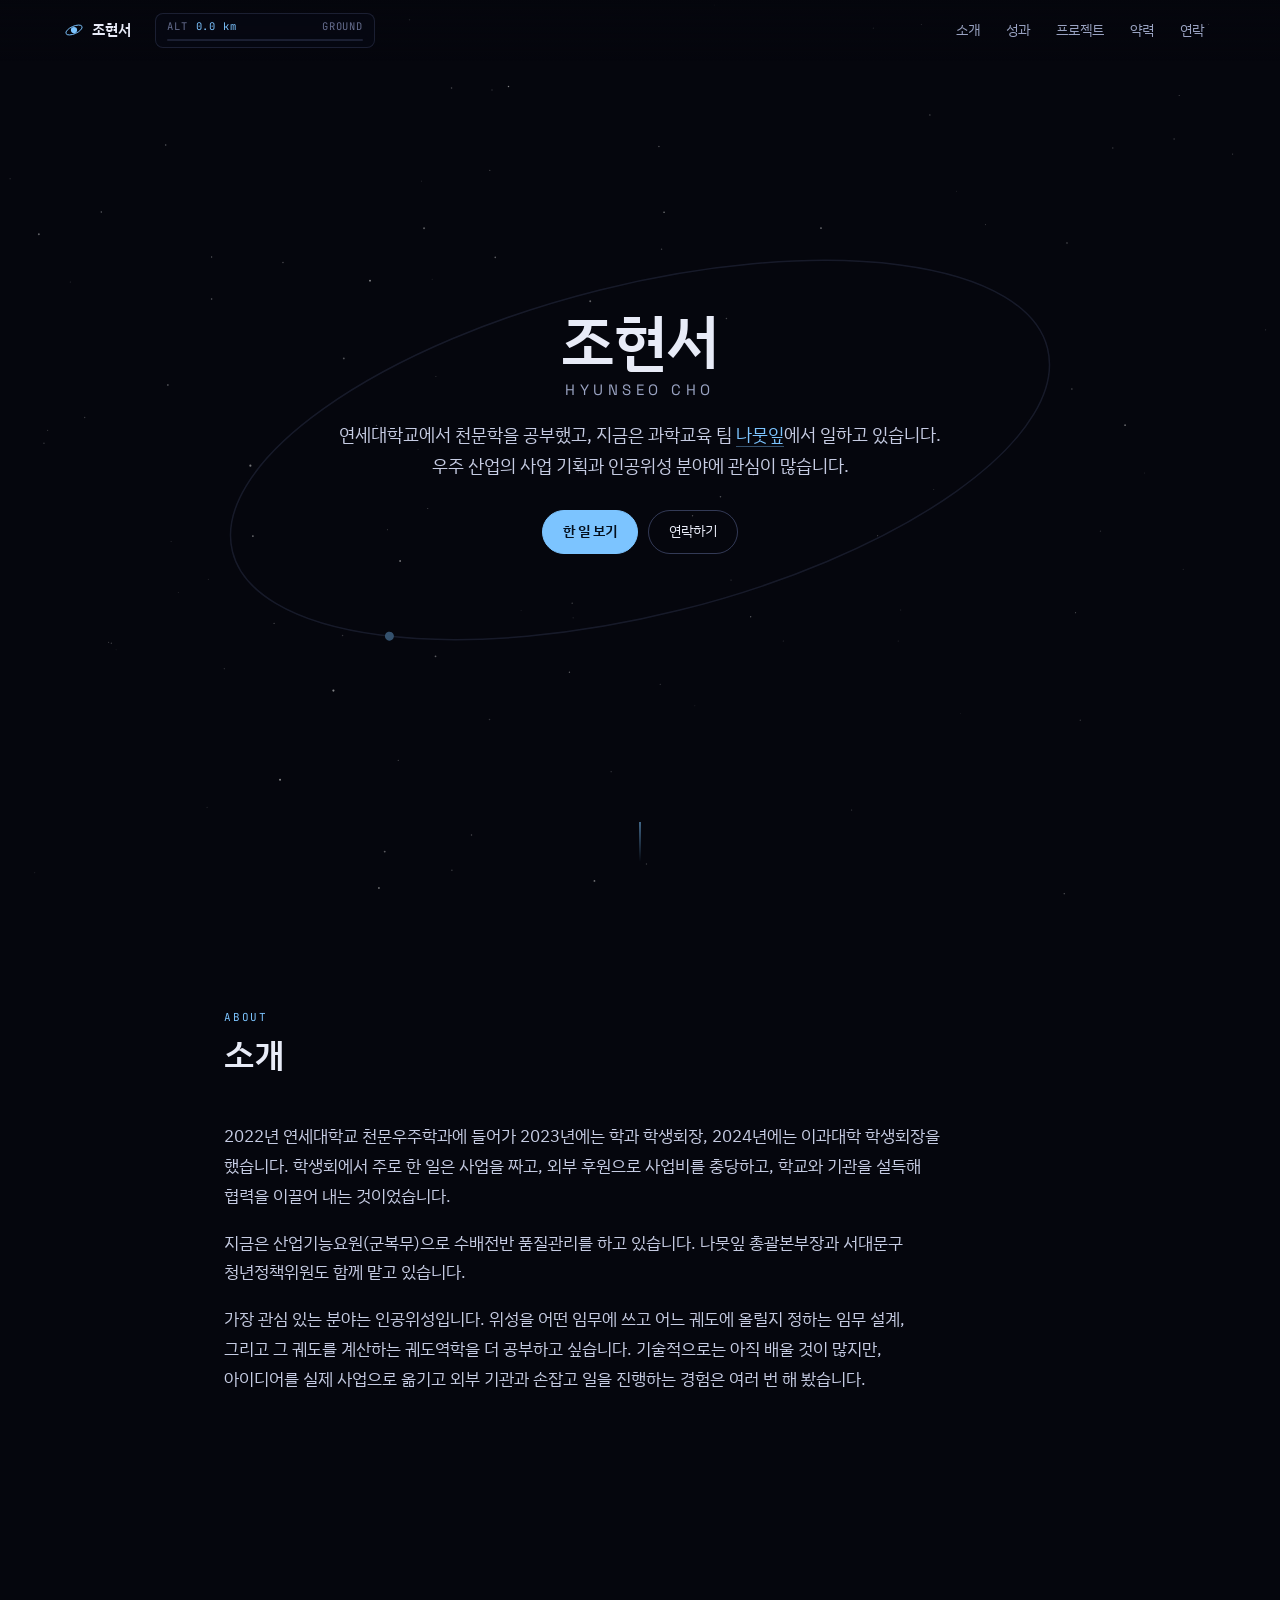
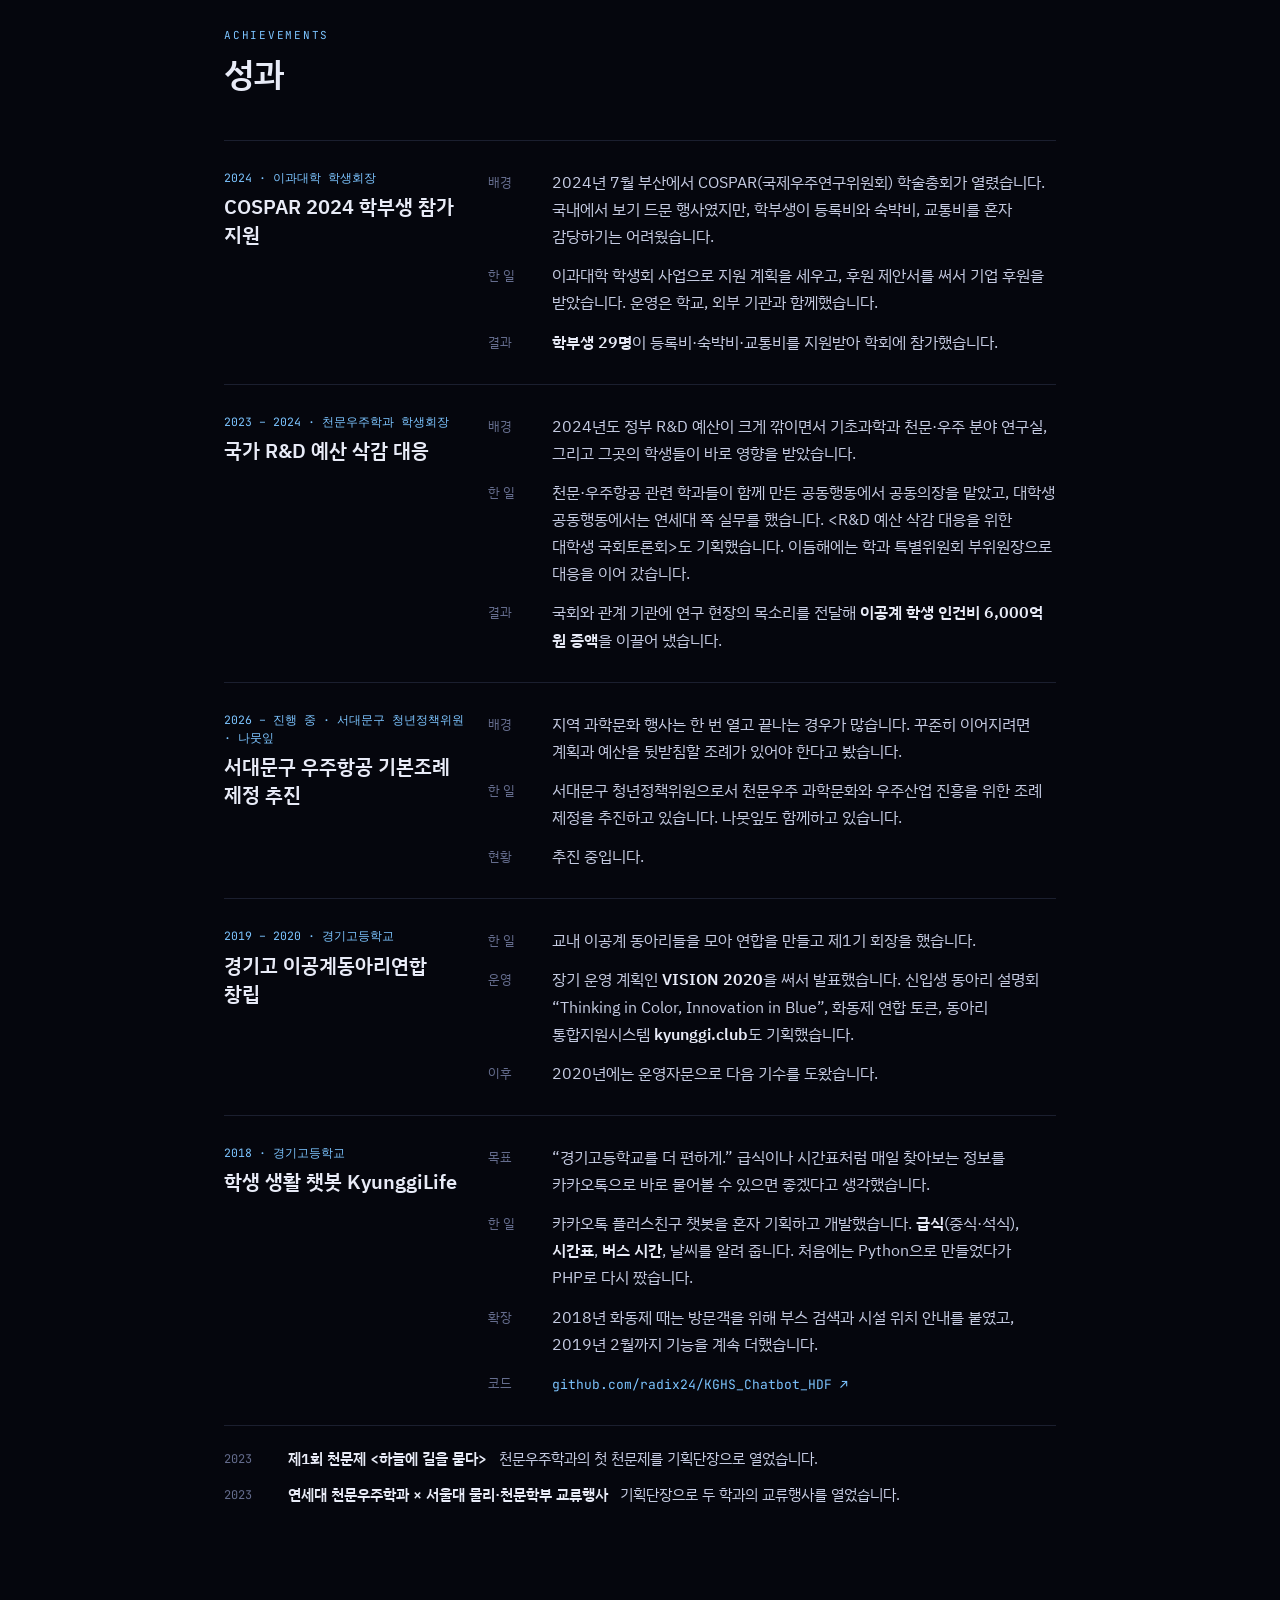
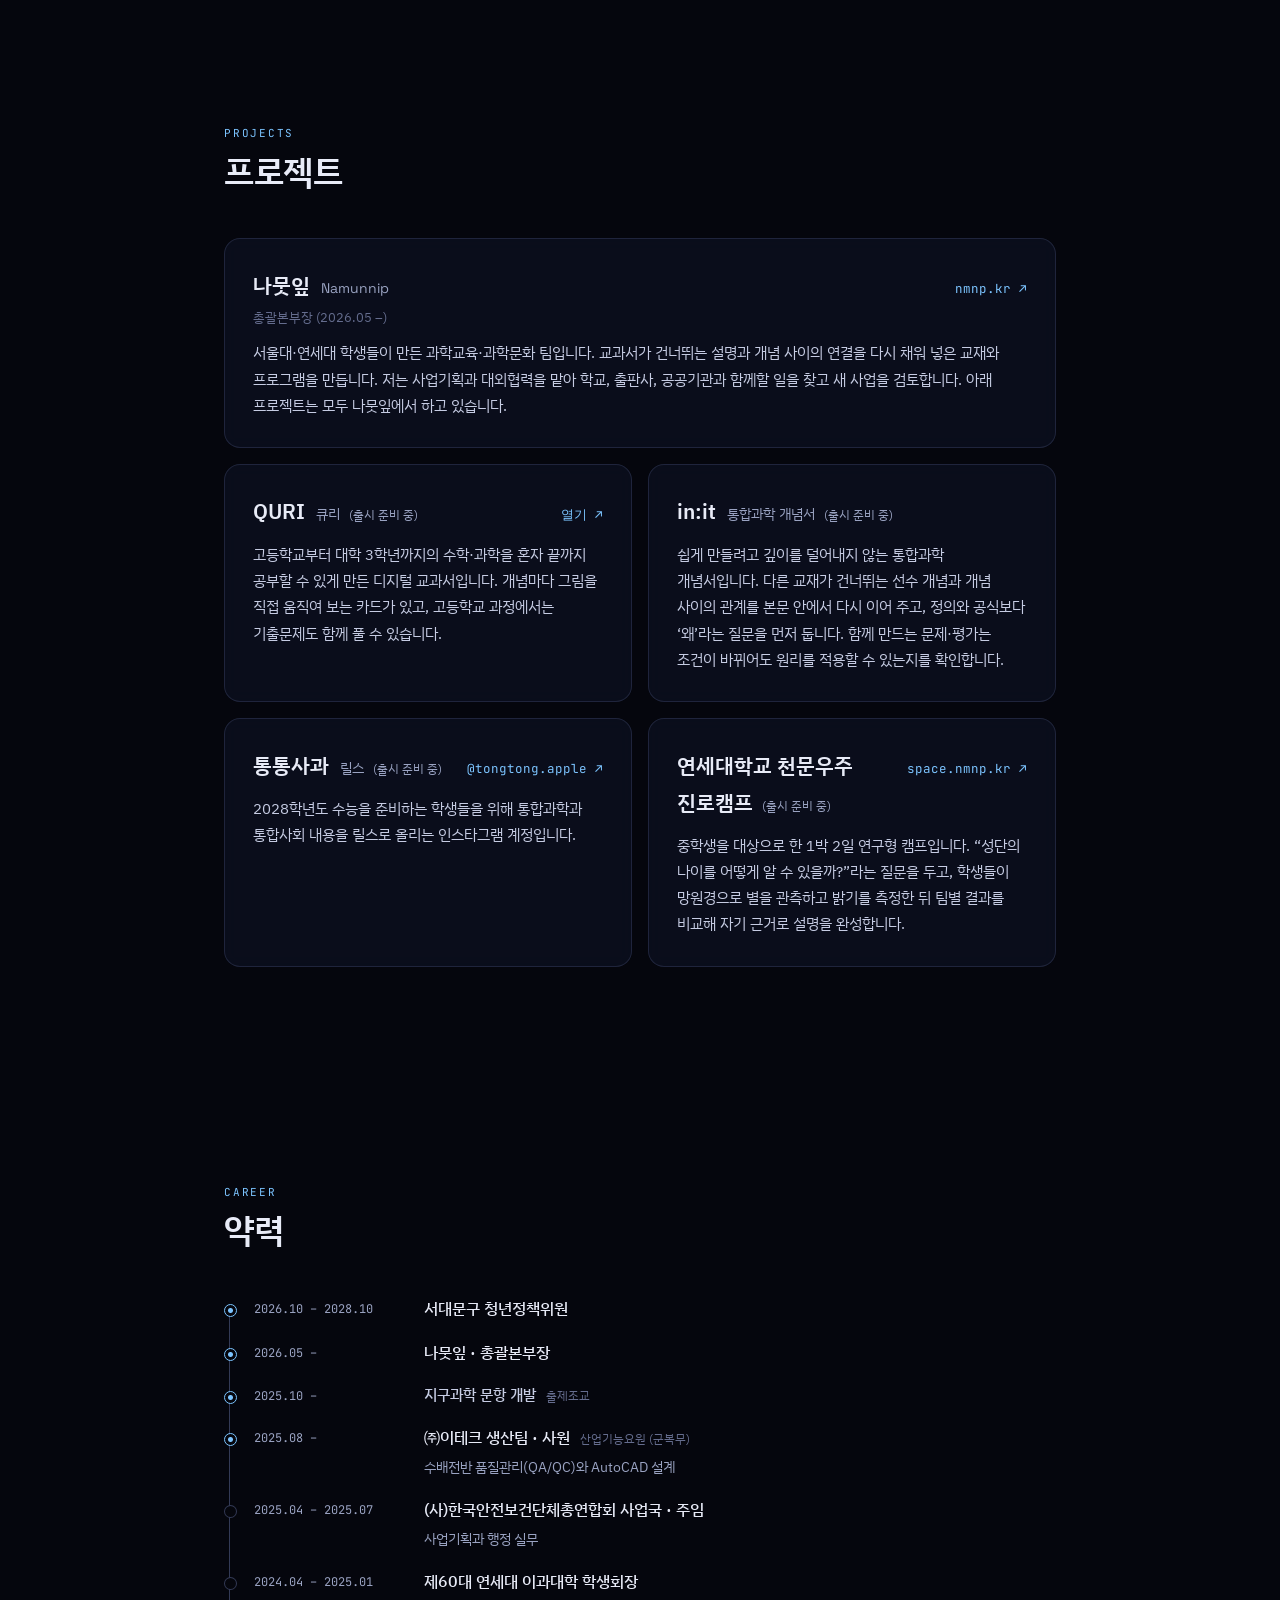
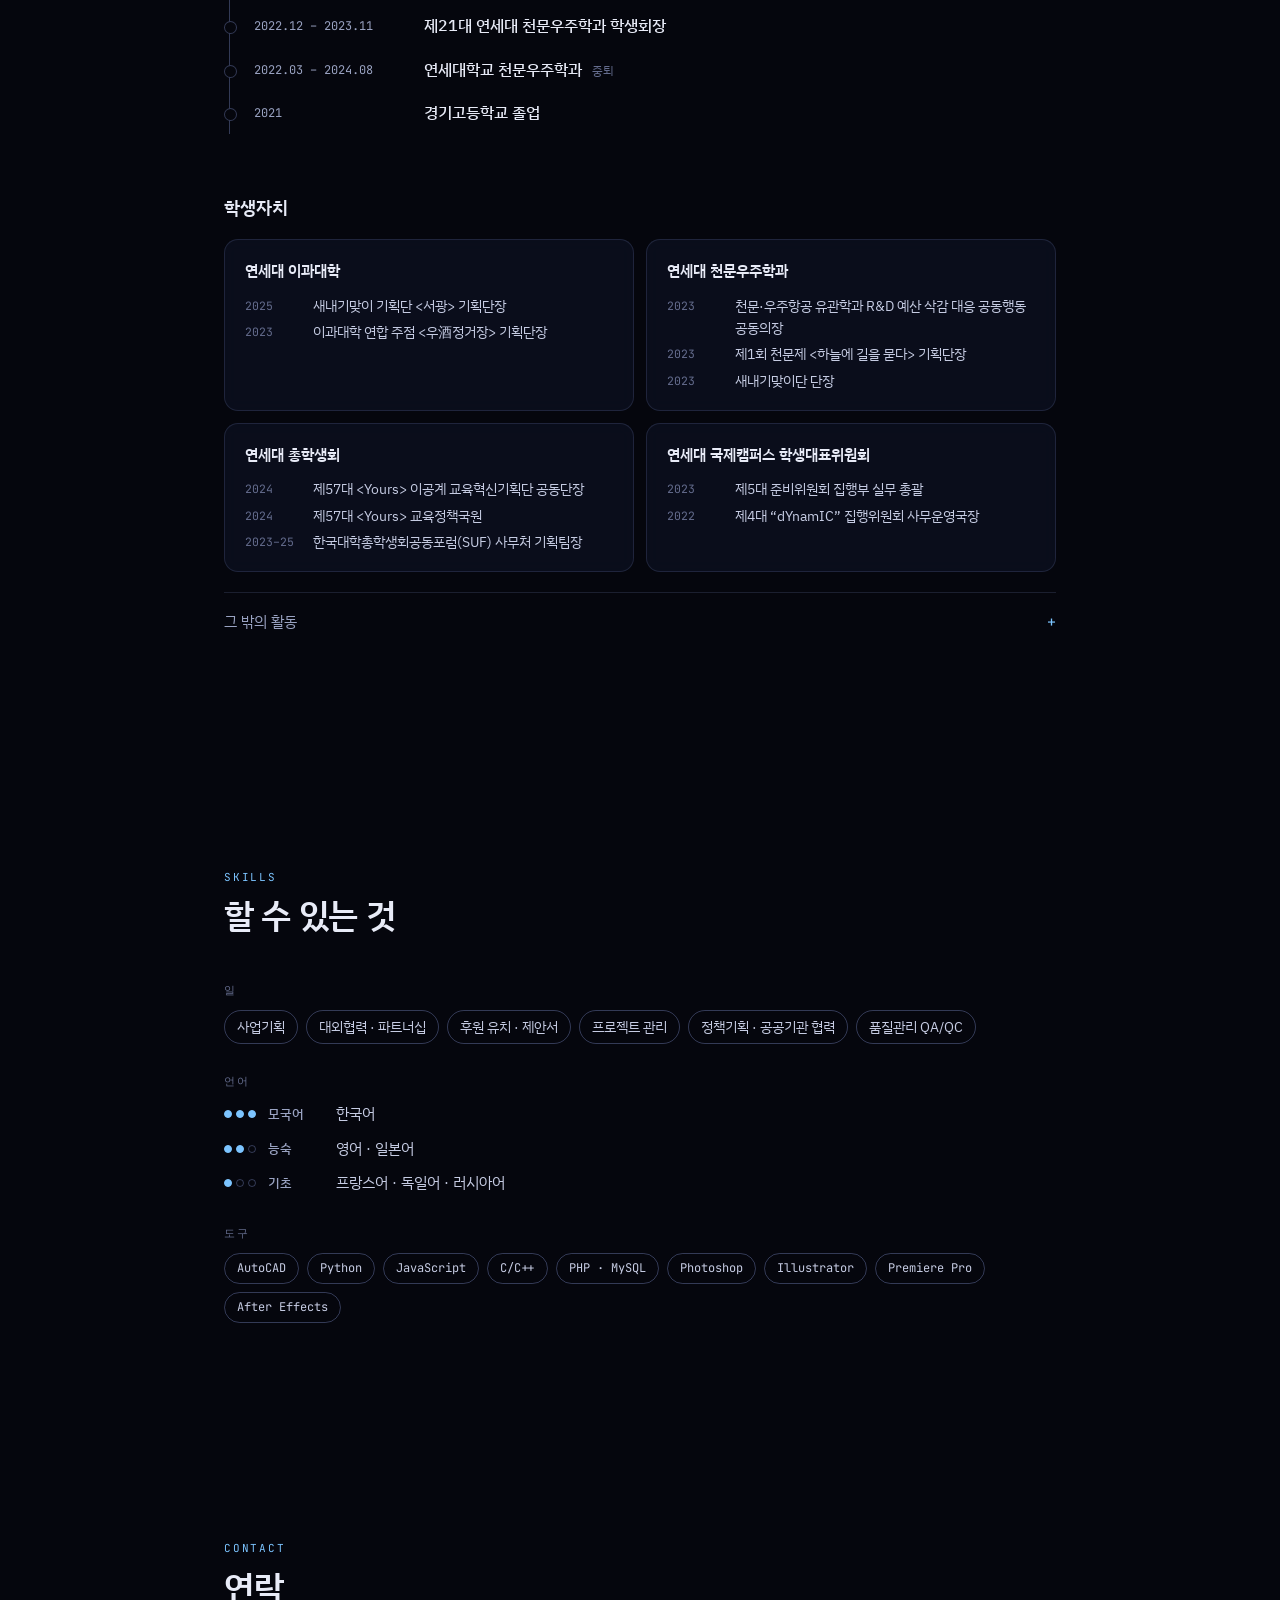
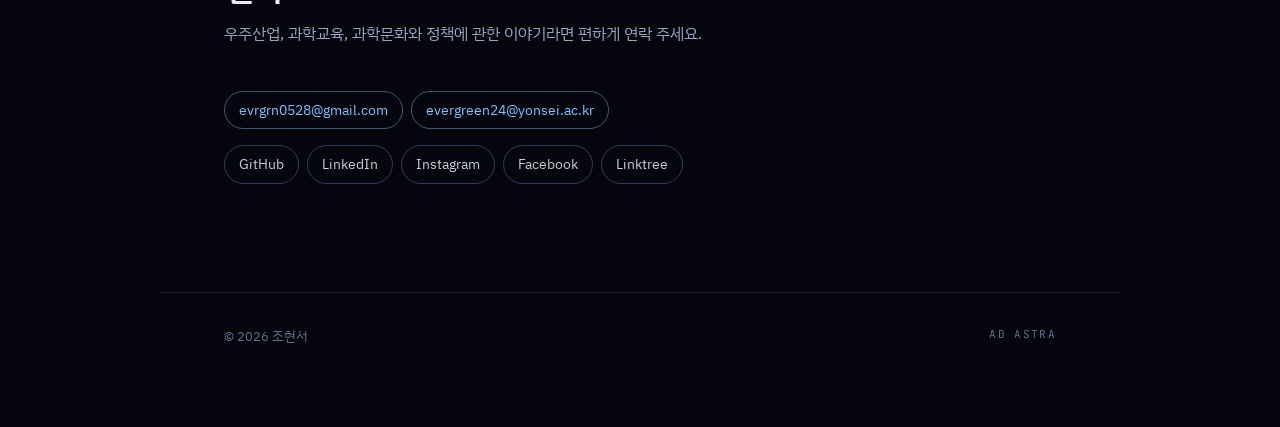
==== commit b34289b5: "첫 화면 관심 분야 문구, 프로젝트 출시 준비 중 표시, GoatCounter 추가 - 첫 화면 둘째 줄: 우주 산업의 사업 기획과 인공위성 분야 - QURI·통통사과·천문우주 진" ====
--- a/index.html
+++ b/index.html
@@ -48,7 +48,7 @@
       </div>
       <div class="hero__inner">
         <h1 class="hero__name">조현서 <span class="en">Hyunseo Cho</span></h1>
-        <p class="hero__lead">연세대학교에서 천문학을 공부했고, 지금은 과학교육 팀 <a href="https://nmnp.kr" target="_blank" rel="noopener">나뭇잎</a>에서 일하고 있습니다.<br>인공위성 분야에 관심이 많습니다.</p>
+        <p class="hero__lead">연세대학교에서 천문학을 공부했고, 지금은 과학교육 팀 <a href="https://nmnp.kr" target="_blank" rel="noopener">나뭇잎</a>에서 일하고 있습니다.<br>우주 산업의 사업 기획과 인공위성 분야에 관심이 많습니다.</p>
         <div class="hero__cta">
           <a class="btn btn--primary" href="#achievements">한 일 보기</a>
           <a class="btn" href="#contact">연락하기</a>
@@ -159,7 +159,7 @@
 
       <div class="proj-grid">
         <article class="proj reveal">
-          <div class="proj__top"><h3>QURI <span class="en">큐리</span></h3><a href="https://radix24.github.io/namunnip/" target="_blank" rel="noopener">열기 ↗</a></div>
+          <div class="proj__top"><h3>QURI <span class="en">큐리</span> <small class="soon">(출시 준비 중)</small></h3><a href="https://radix24.github.io/namunnip/" target="_blank" rel="noopener">열기 ↗</a></div>
           <p>고등학교부터 대학 3학년까지의 수학·과학을 혼자 끝까지 공부할 수 있게 만든 디지털 교과서입니다. 개념마다 그림을 직접 움직여 보는 카드가 있고, 고등학교 과정에서는 기출문제도 함께 풀 수 있습니다.</p>
         </article>
 
@@ -169,12 +169,12 @@
         </article>
 
         <article class="proj reveal">
-          <div class="proj__top"><h3>통통사과 <span class="en">릴스</span></h3><a href="https://www.instagram.com/tongtong.apple/" target="_blank" rel="noopener">@tongtong.apple ↗</a></div>
+          <div class="proj__top"><h3>통통사과 <span class="en">릴스</span> <small class="soon">(출시 준비 중)</small></h3><a href="https://www.instagram.com/tongtong.apple/" target="_blank" rel="noopener">@tongtong.apple ↗</a></div>
           <p>2028학년도 수능을 준비하는 학생들을 위해 통합과학과 통합사회 내용을 릴스로 올리는 인스타그램 계정입니다.</p>
         </article>
 
         <article class="proj reveal">
-          <div class="proj__top"><h3>연세대학교 천문우주 진로캠프</h3><a href="https://space.nmnp.kr" target="_blank" rel="noopener">space.nmnp.kr ↗</a></div>
+          <div class="proj__top"><h3>연세대학교 천문우주 진로캠프 <small class="soon">(출시 준비 중)</small></h3><a href="https://space.nmnp.kr" target="_blank" rel="noopener">space.nmnp.kr ↗</a></div>
           <p>중학생을 대상으로 한 1박 2일 연구형 캠프입니다. “성단의 나이를 어떻게 알 수 있을까?”라는 질문을 두고, 학생들이 망원경으로 별을 관측하고 밝기를 측정한 뒤 팀별 결과를 비교해 자기 근거로 설명을 완성합니다.</p>
         </article>
       </div>
@@ -326,5 +326,7 @@
   </footer>
 
   <script src="main.js"></script>
+  <script>window.goatcounter = { path: function (p) { return location.host + p } };</script>
+  <script data-goatcounter="https://nmnp.goatcounter.com/count" async src="//gc.zgo.at/count.js"></script>
 </body>
 </html>
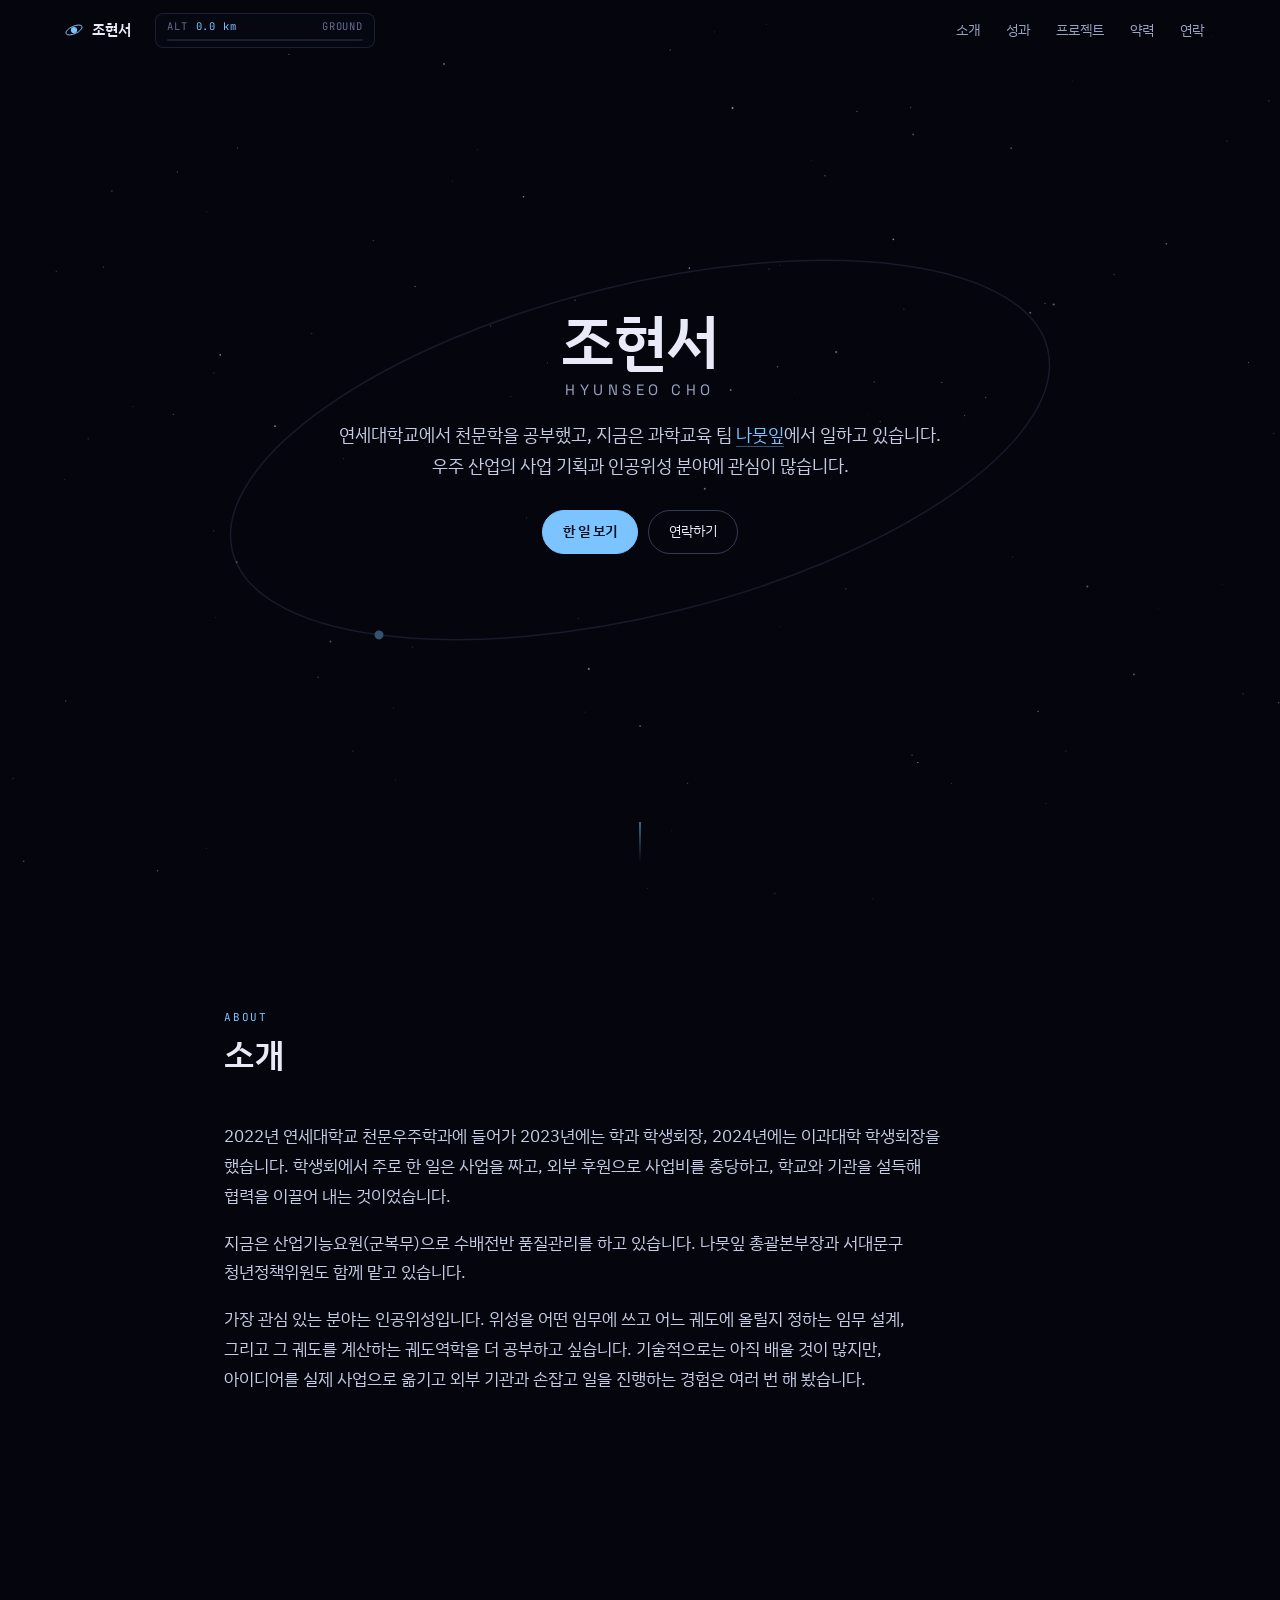
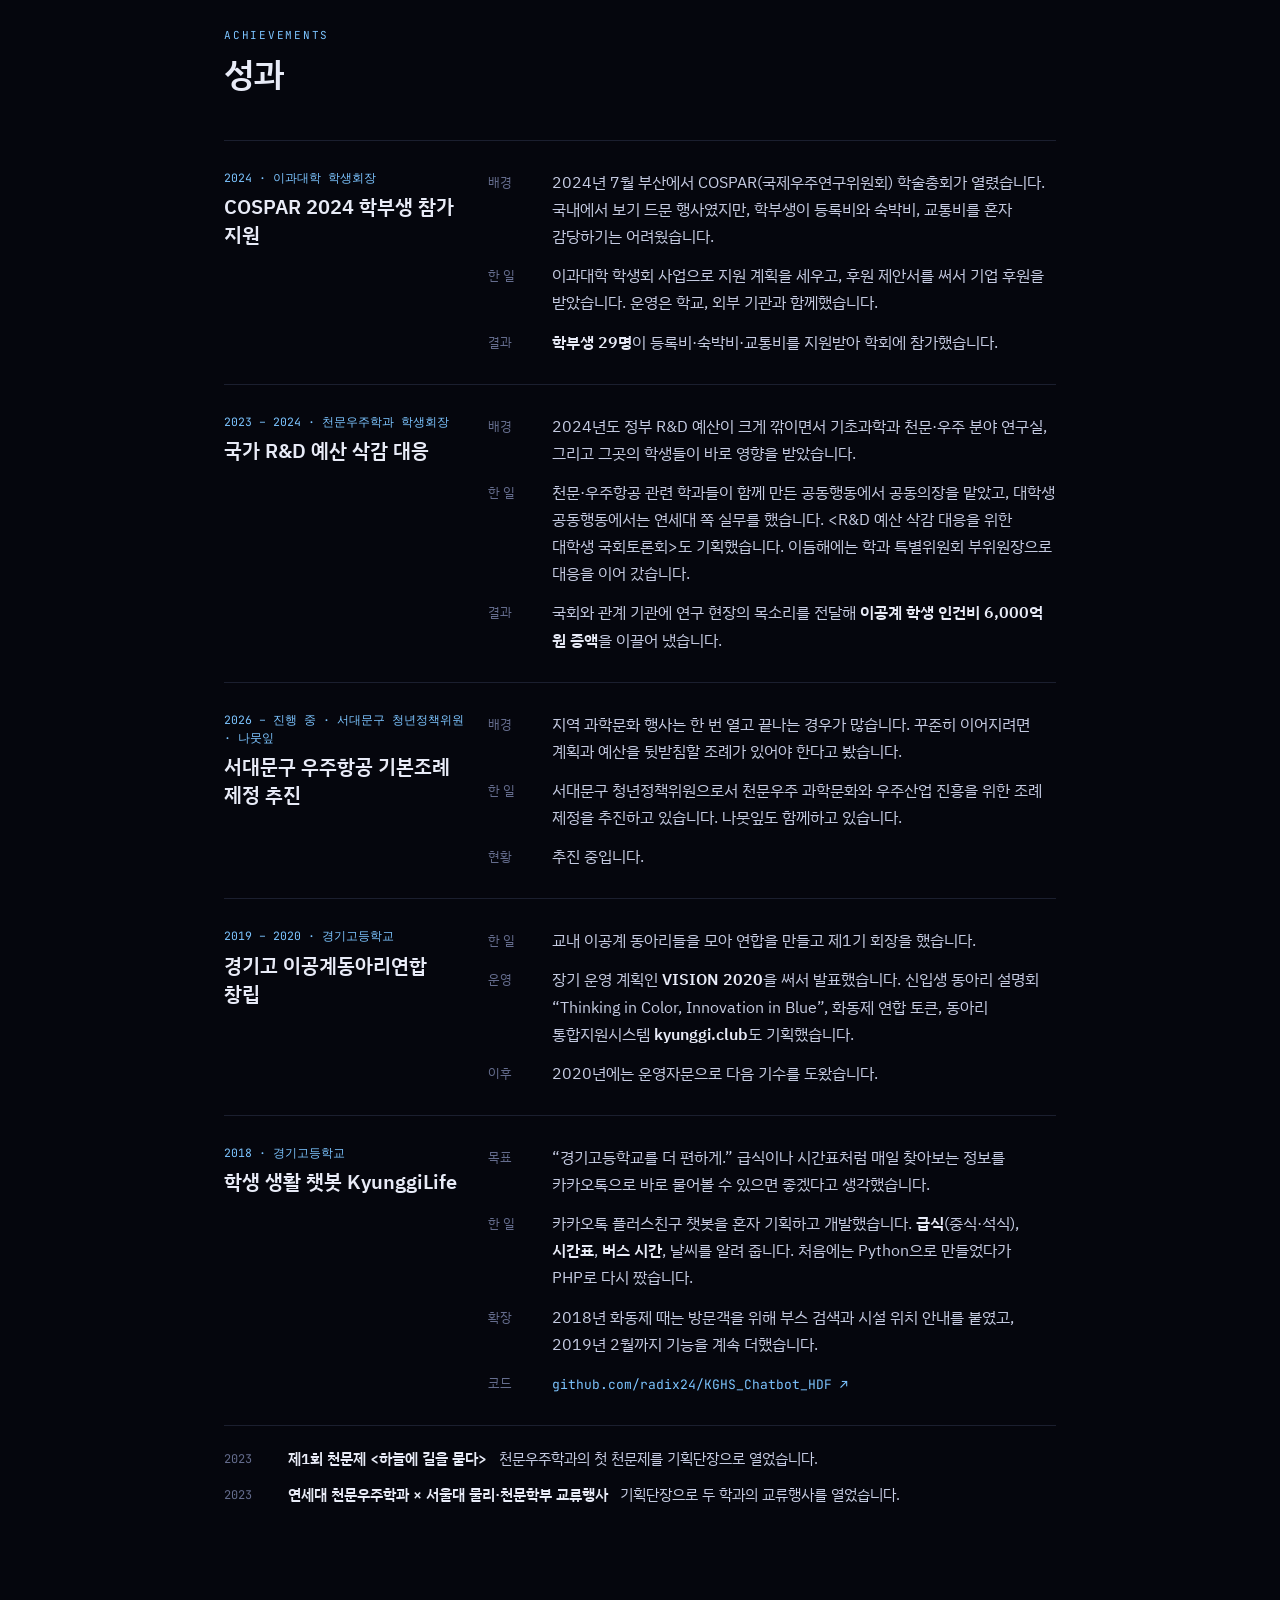
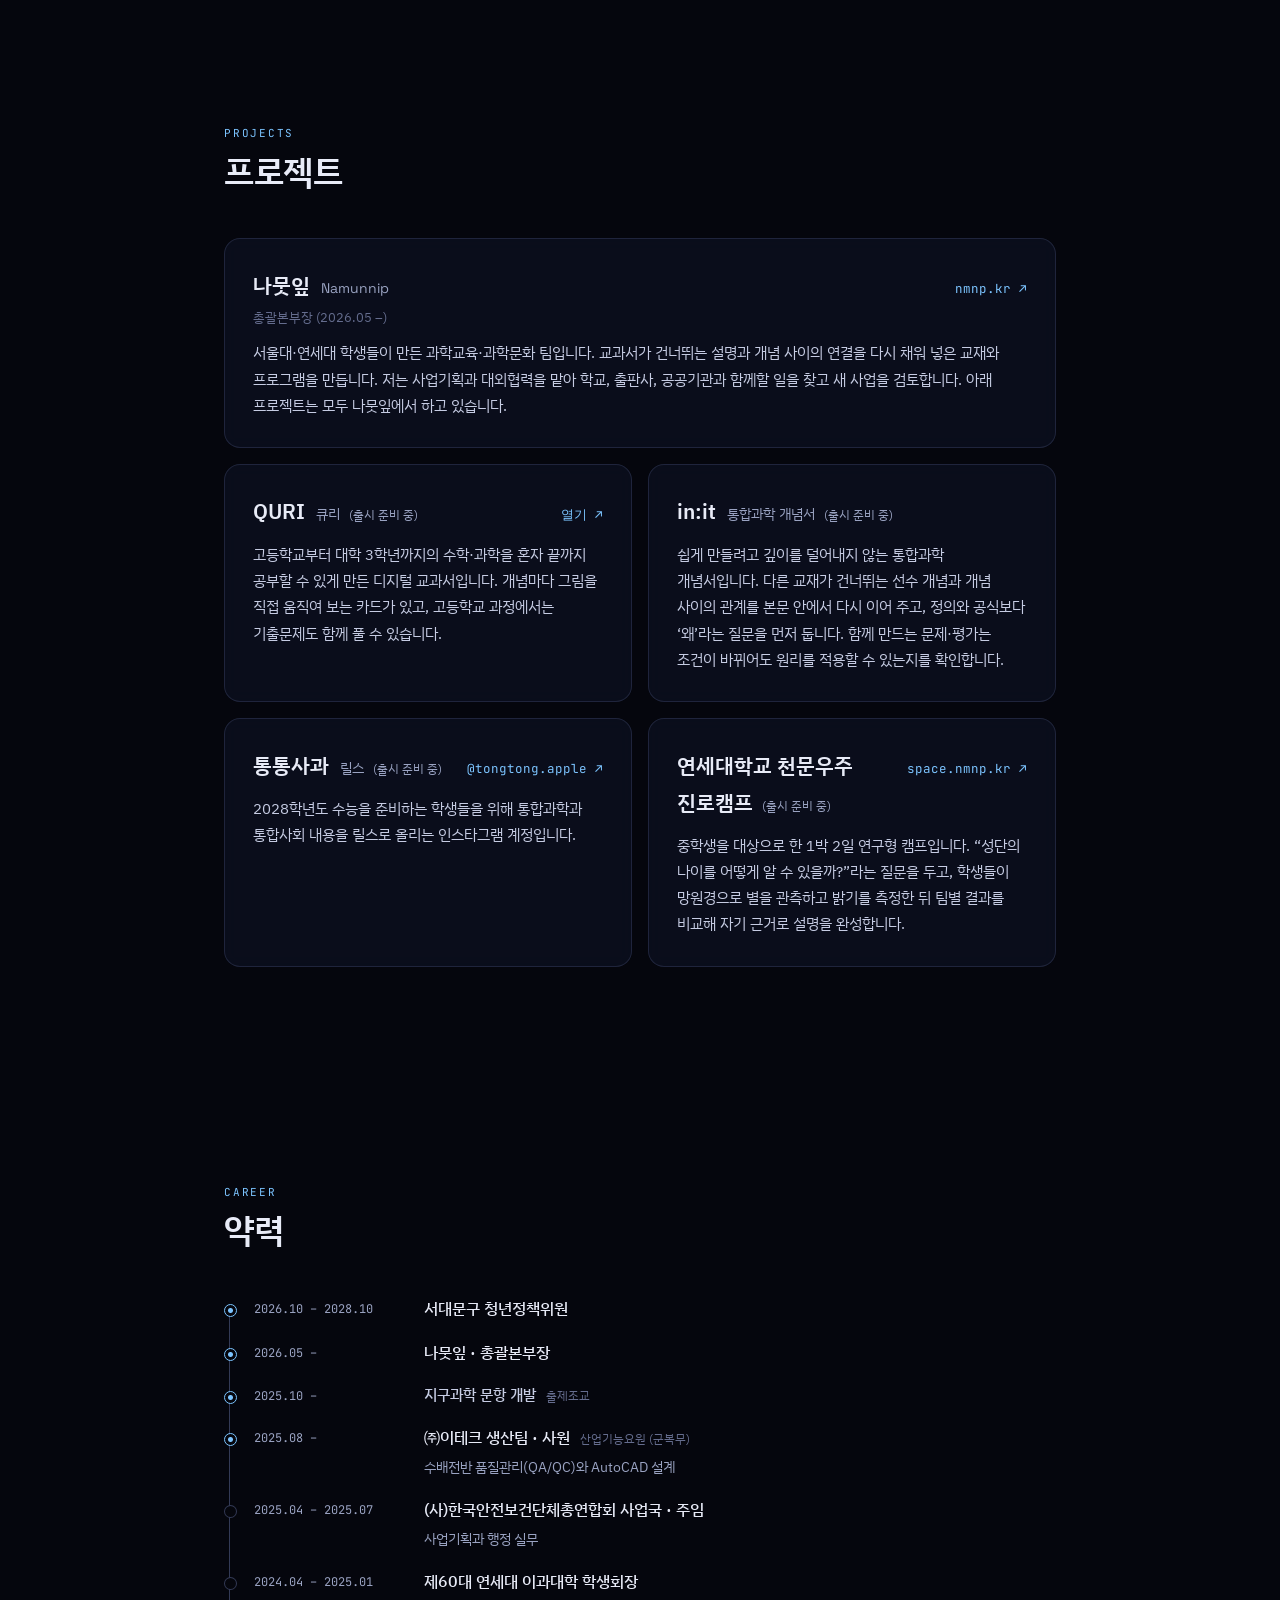
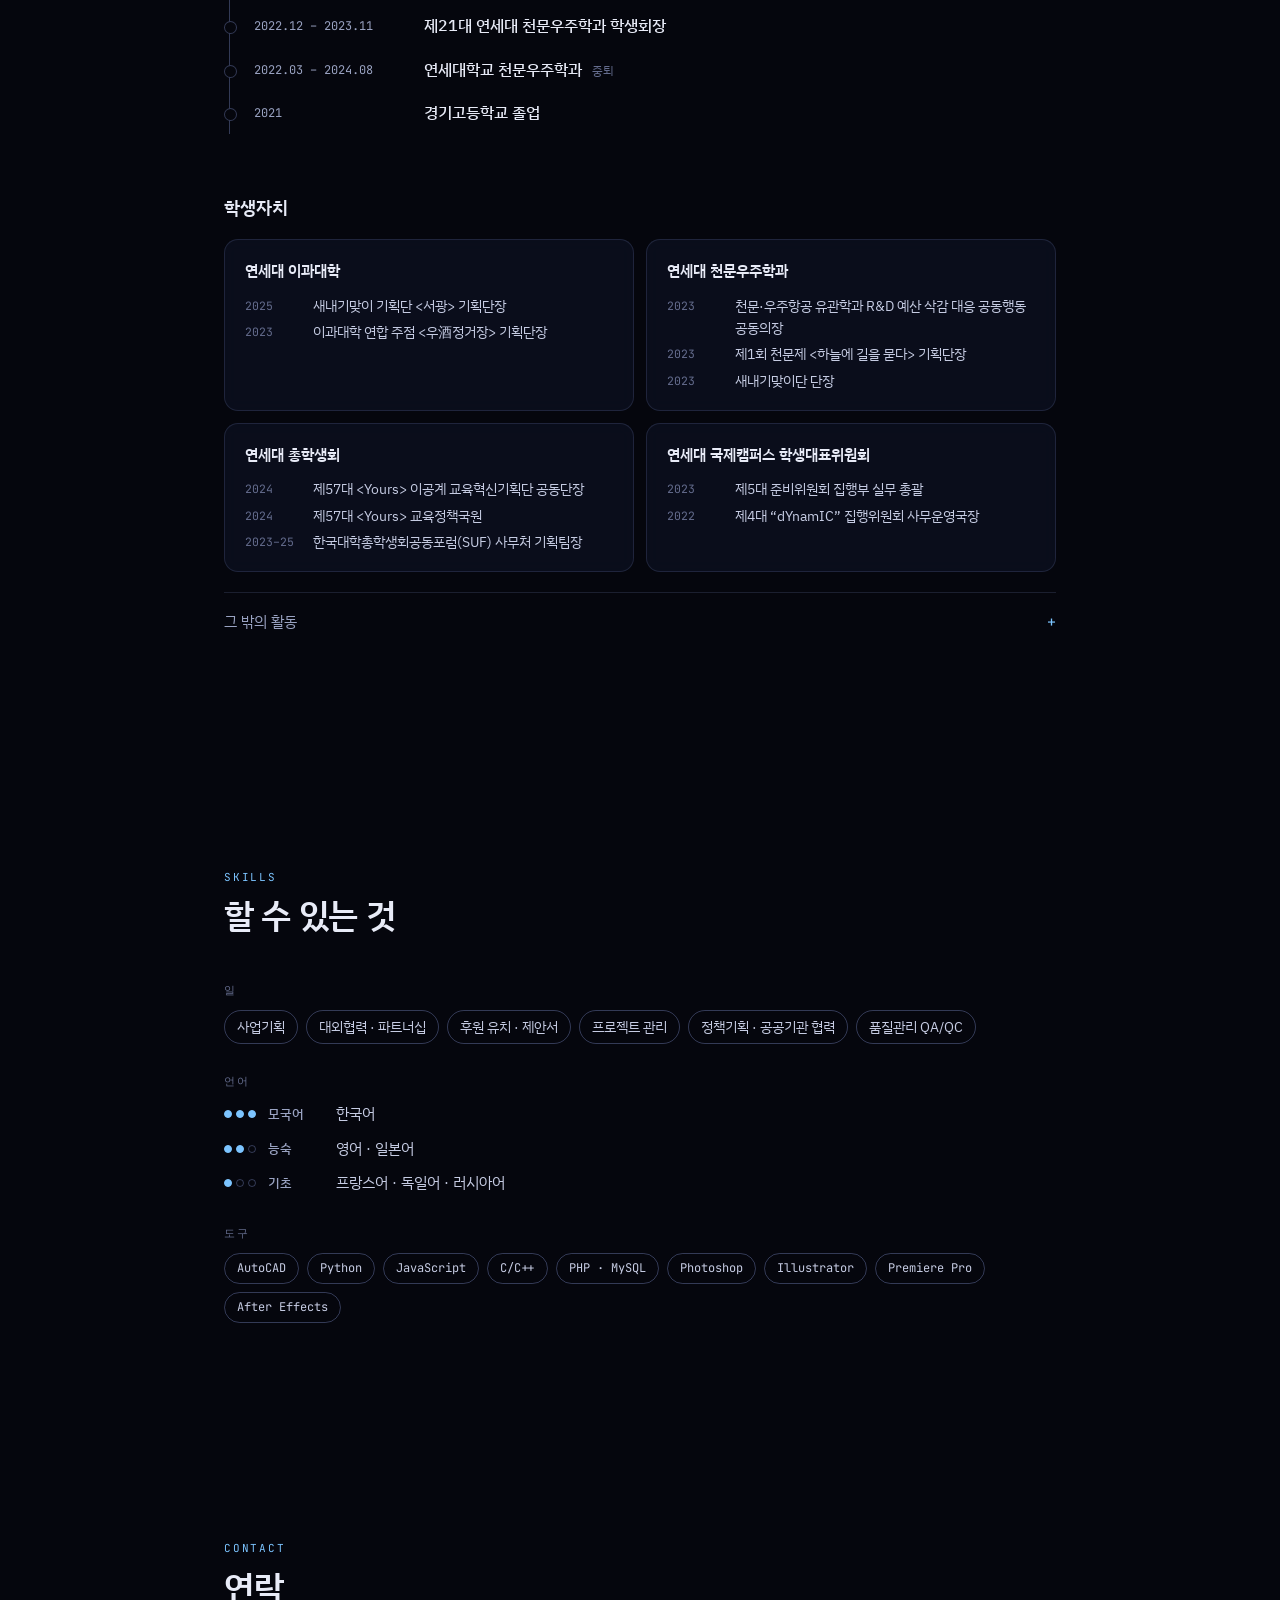
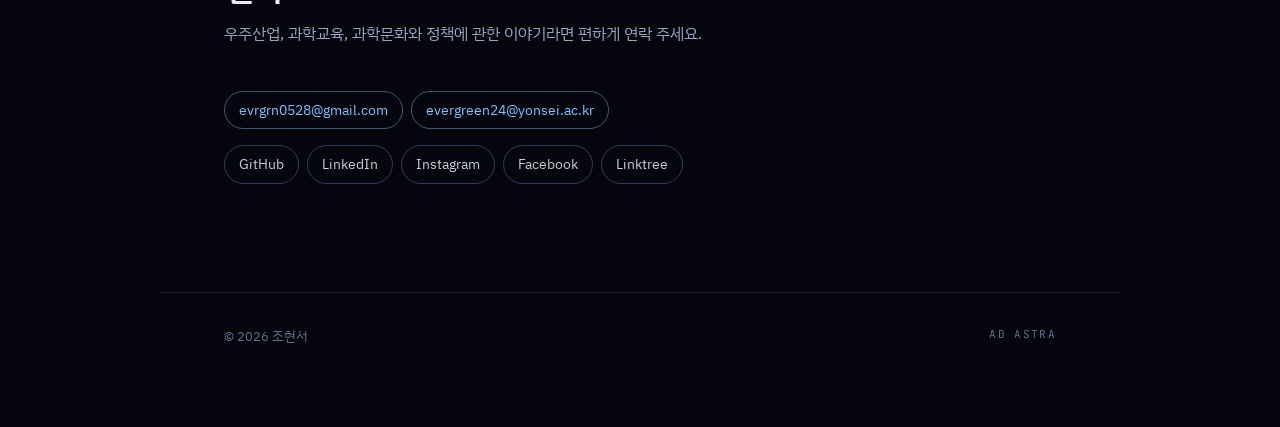
==== commit bed7fcc5: "GoatCounter 경로에서 쿼리 문자열 제거 fbclid 같은 파라미터 때문에 같은 페이지가 따로 집계되지 않도록 호스트+경로만 보냄.  Co-Authored-By: Claud" ====
--- a/index.html
+++ b/index.html
@@ -326,7 +326,7 @@
   </footer>
 
   <script src="main.js"></script>
-  <script>window.goatcounter = { path: function (p) { return location.host + p } };</script>
+  <script>window.goatcounter = { path: function () { return location.host + location.pathname } };</script>
   <script data-goatcounter="https://nmnp.goatcounter.com/count" async src="//gc.zgo.at/count.js"></script>
 </body>
 </html>
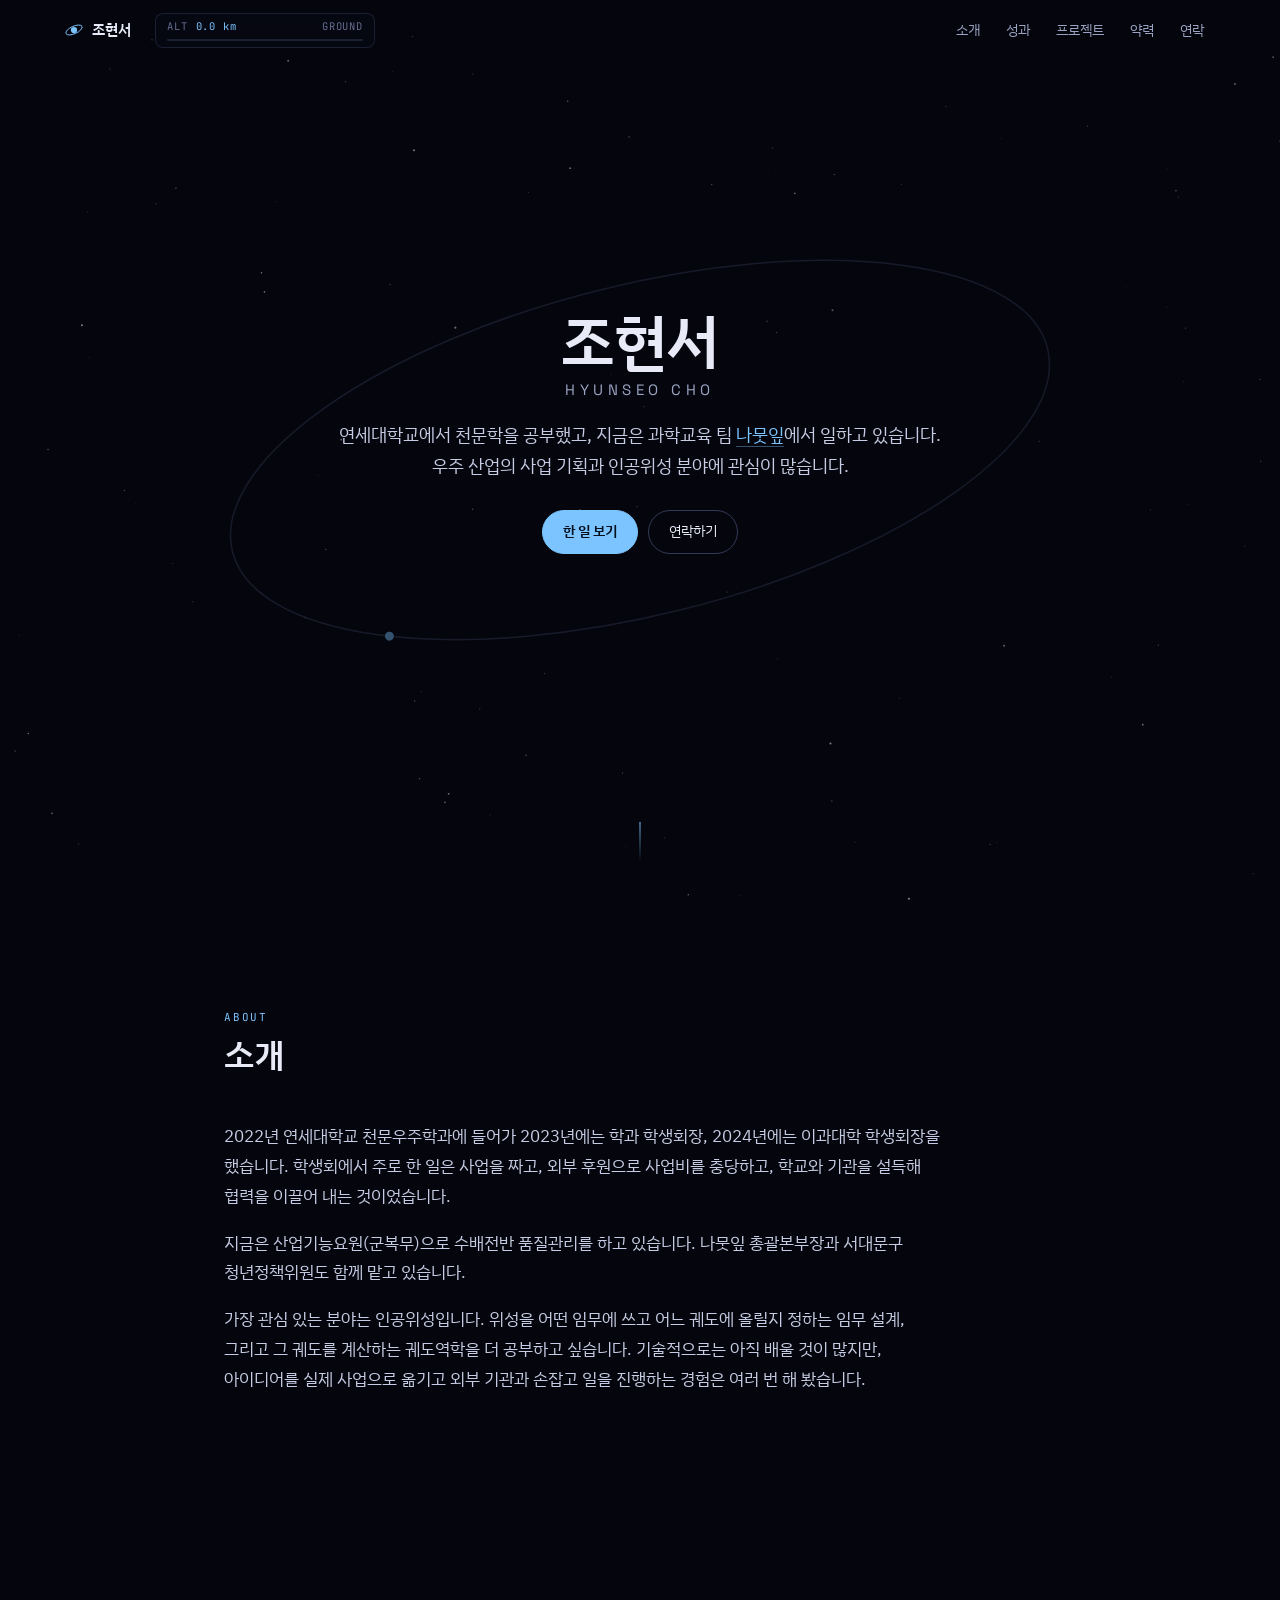
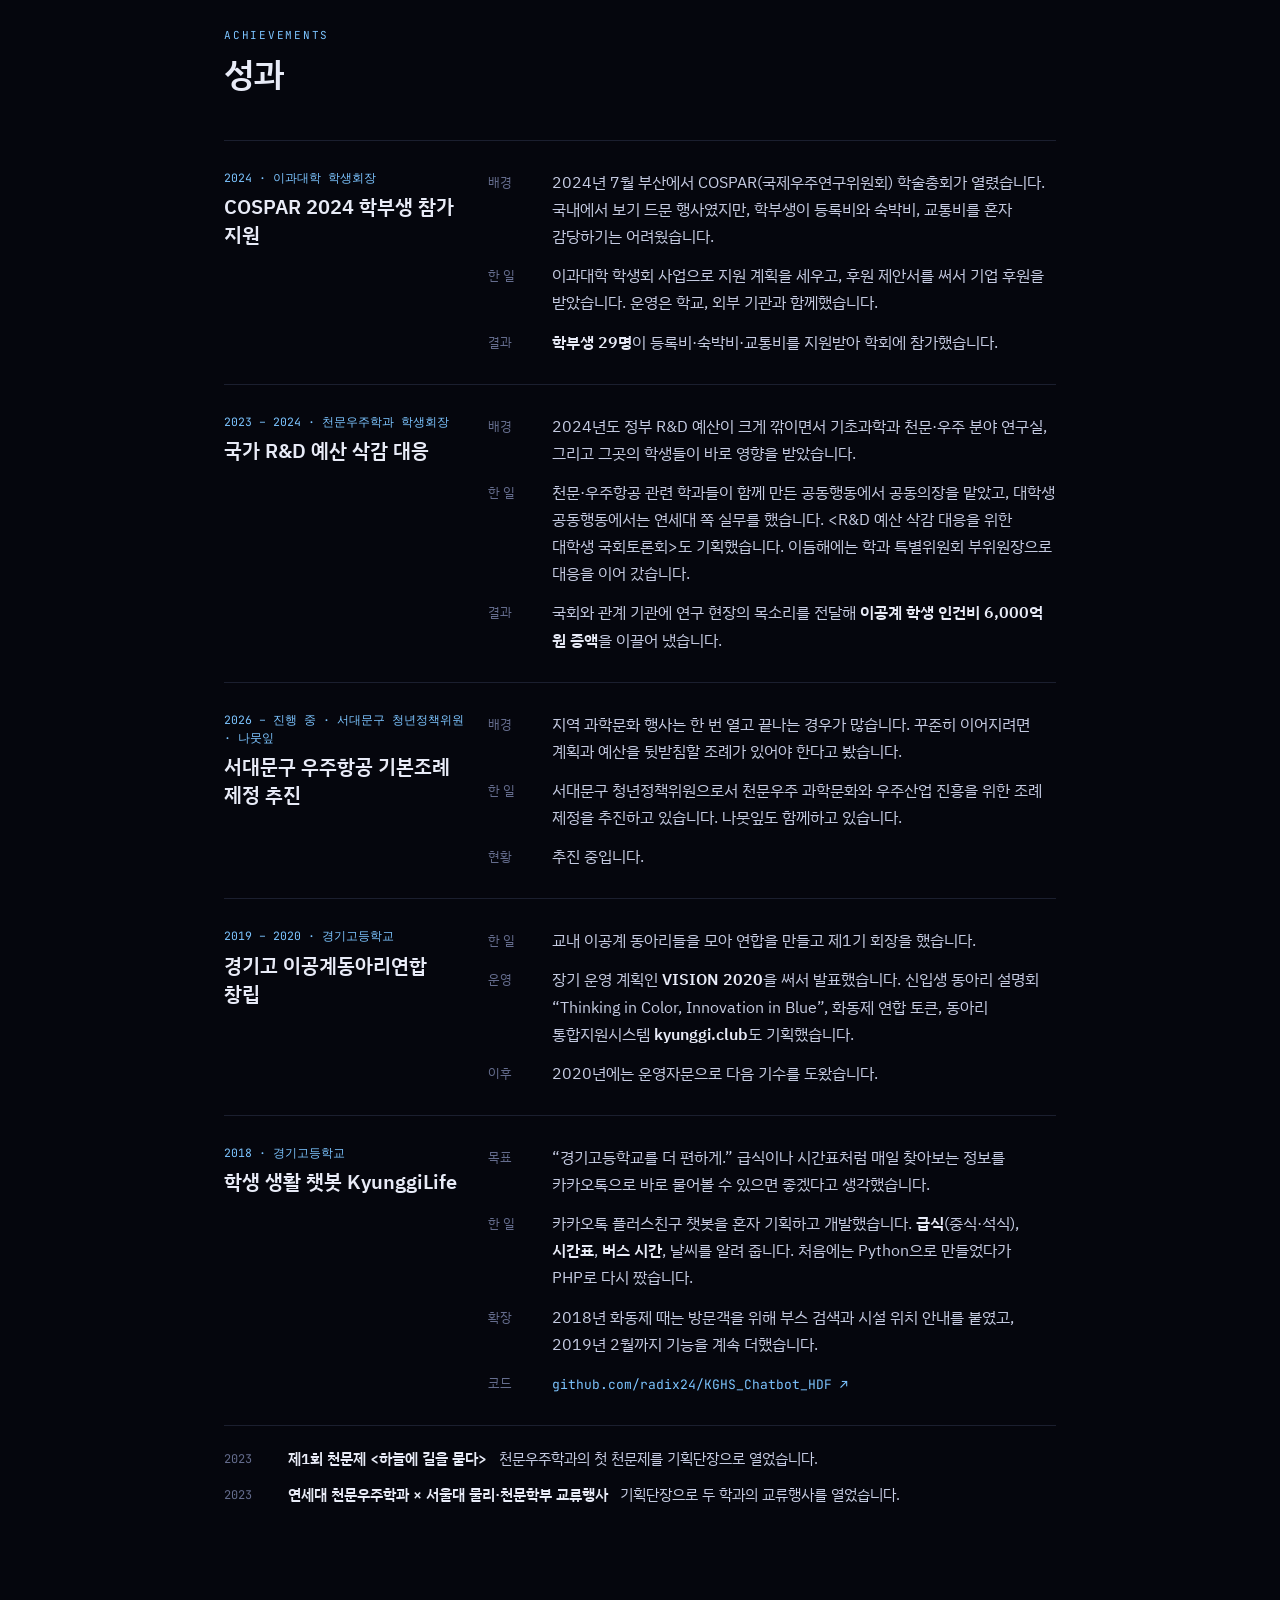
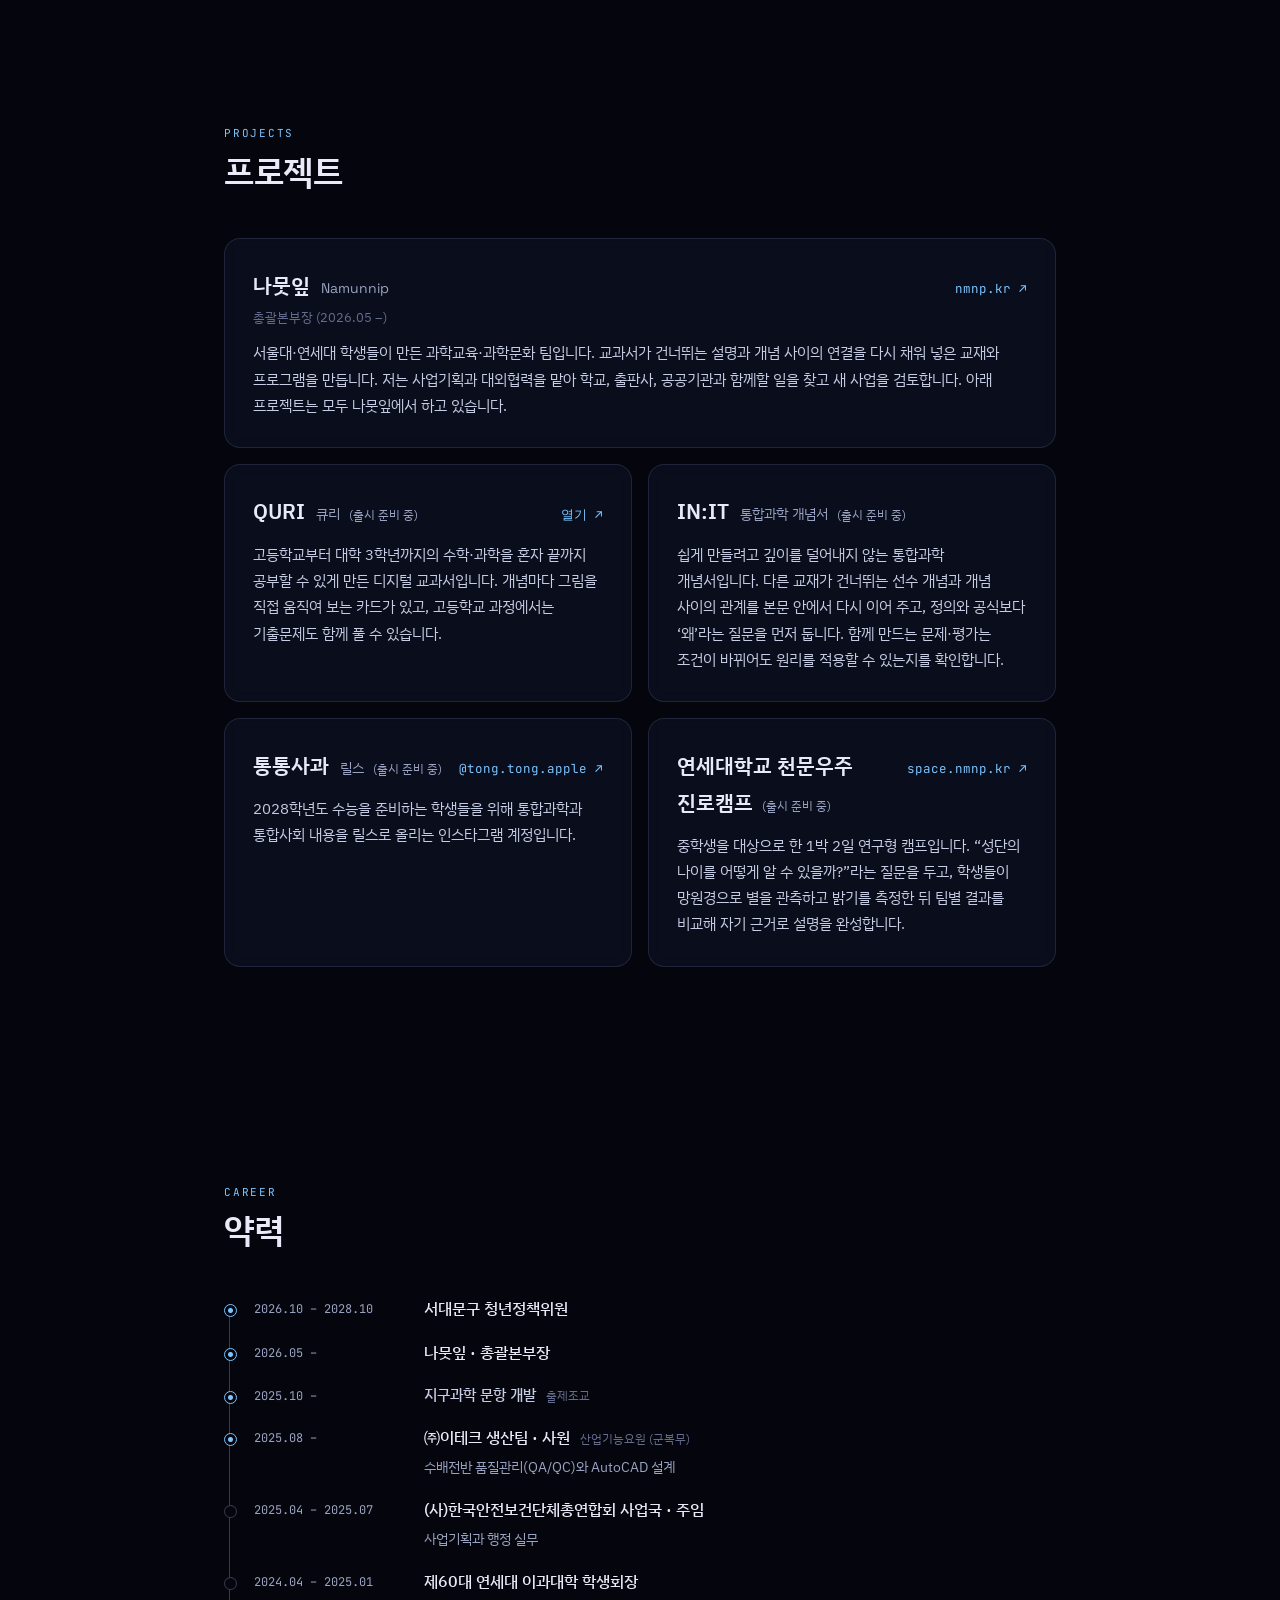
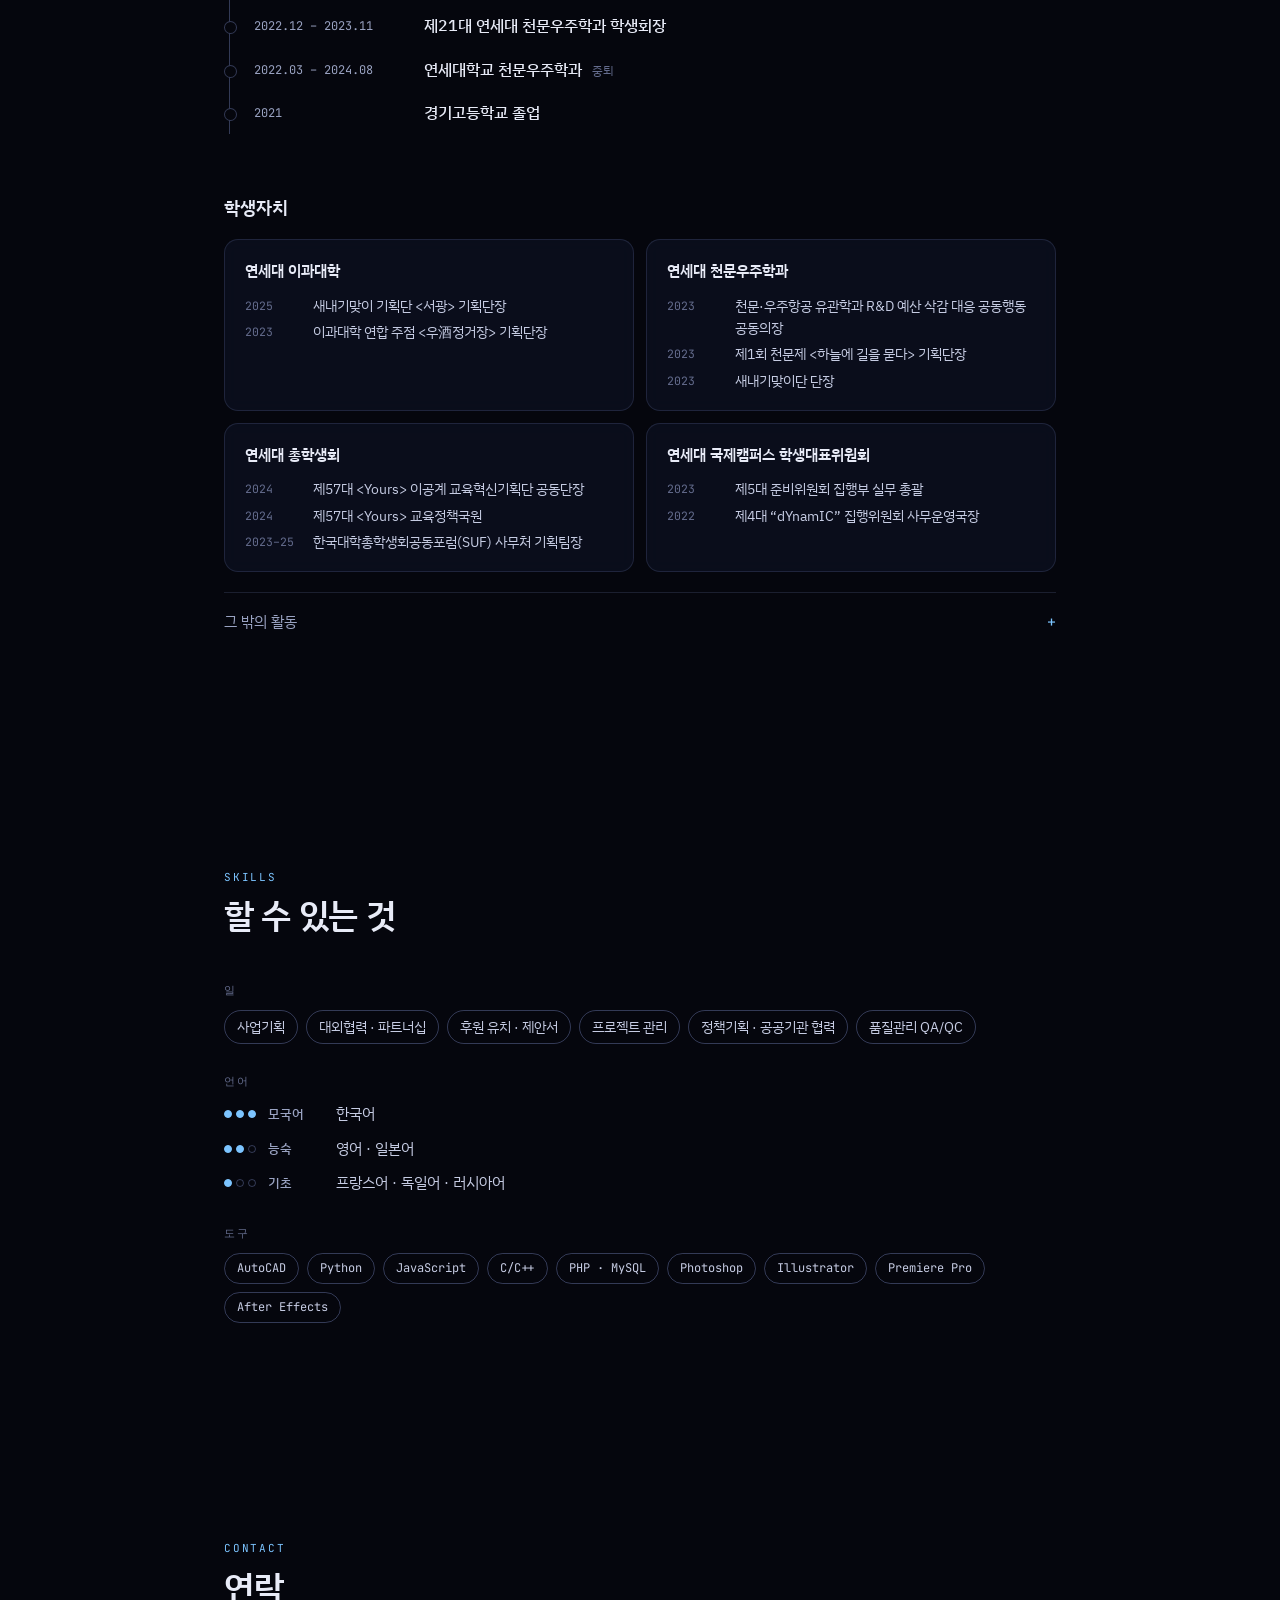
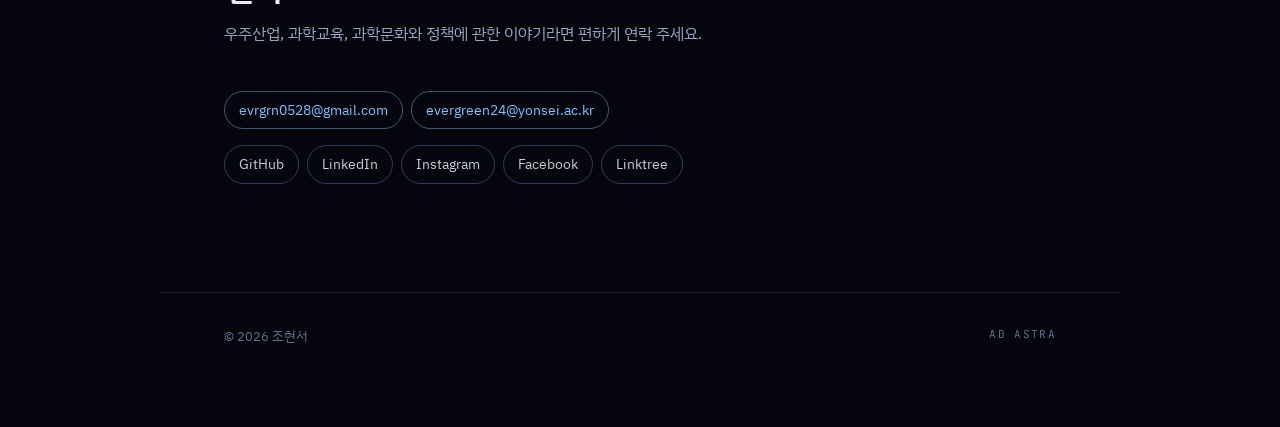
==== commit d5f2b1d1: "IN:IT 대문자 표기, 통통사과 인스타그램 계정 @tong.tong.apple로 수정 Co-Authored-By: Claude Opus 5.5 <noreply@anthropic." ====
--- a/index.html
+++ b/index.html
@@ -164,12 +164,12 @@
         </article>
 
         <article class="proj reveal">
-          <div class="proj__top"><h3>in:it <span class="en">통합과학 개념서</span> <small class="soon">(출시 준비 중)</small></h3></div>
+          <div class="proj__top"><h3>IN:IT <span class="en">통합과학 개념서</span> <small class="soon">(출시 준비 중)</small></h3></div>
           <p>쉽게 만들려고 깊이를 덜어내지 않는 통합과학 개념서입니다. 다른 교재가 건너뛰는 선수 개념과 개념 사이의 관계를 본문 안에서 다시 이어 주고, 정의와 공식보다 ‘왜’라는 질문을 먼저 둡니다. 함께 만드는 문제·평가는 조건이 바뀌어도 원리를 적용할 수 있는지를 확인합니다.</p>
         </article>
 
         <article class="proj reveal">
-          <div class="proj__top"><h3>통통사과 <span class="en">릴스</span> <small class="soon">(출시 준비 중)</small></h3><a href="https://www.instagram.com/tongtong.apple/" target="_blank" rel="noopener">@tongtong.apple ↗</a></div>
+          <div class="proj__top"><h3>통통사과 <span class="en">릴스</span> <small class="soon">(출시 준비 중)</small></h3><a href="https://www.instagram.com/tong.tong.apple/" target="_blank" rel="noopener">@tong.tong.apple ↗</a></div>
           <p>2028학년도 수능을 준비하는 학생들을 위해 통합과학과 통합사회 내용을 릴스로 올리는 인스타그램 계정입니다.</p>
         </article>
 
